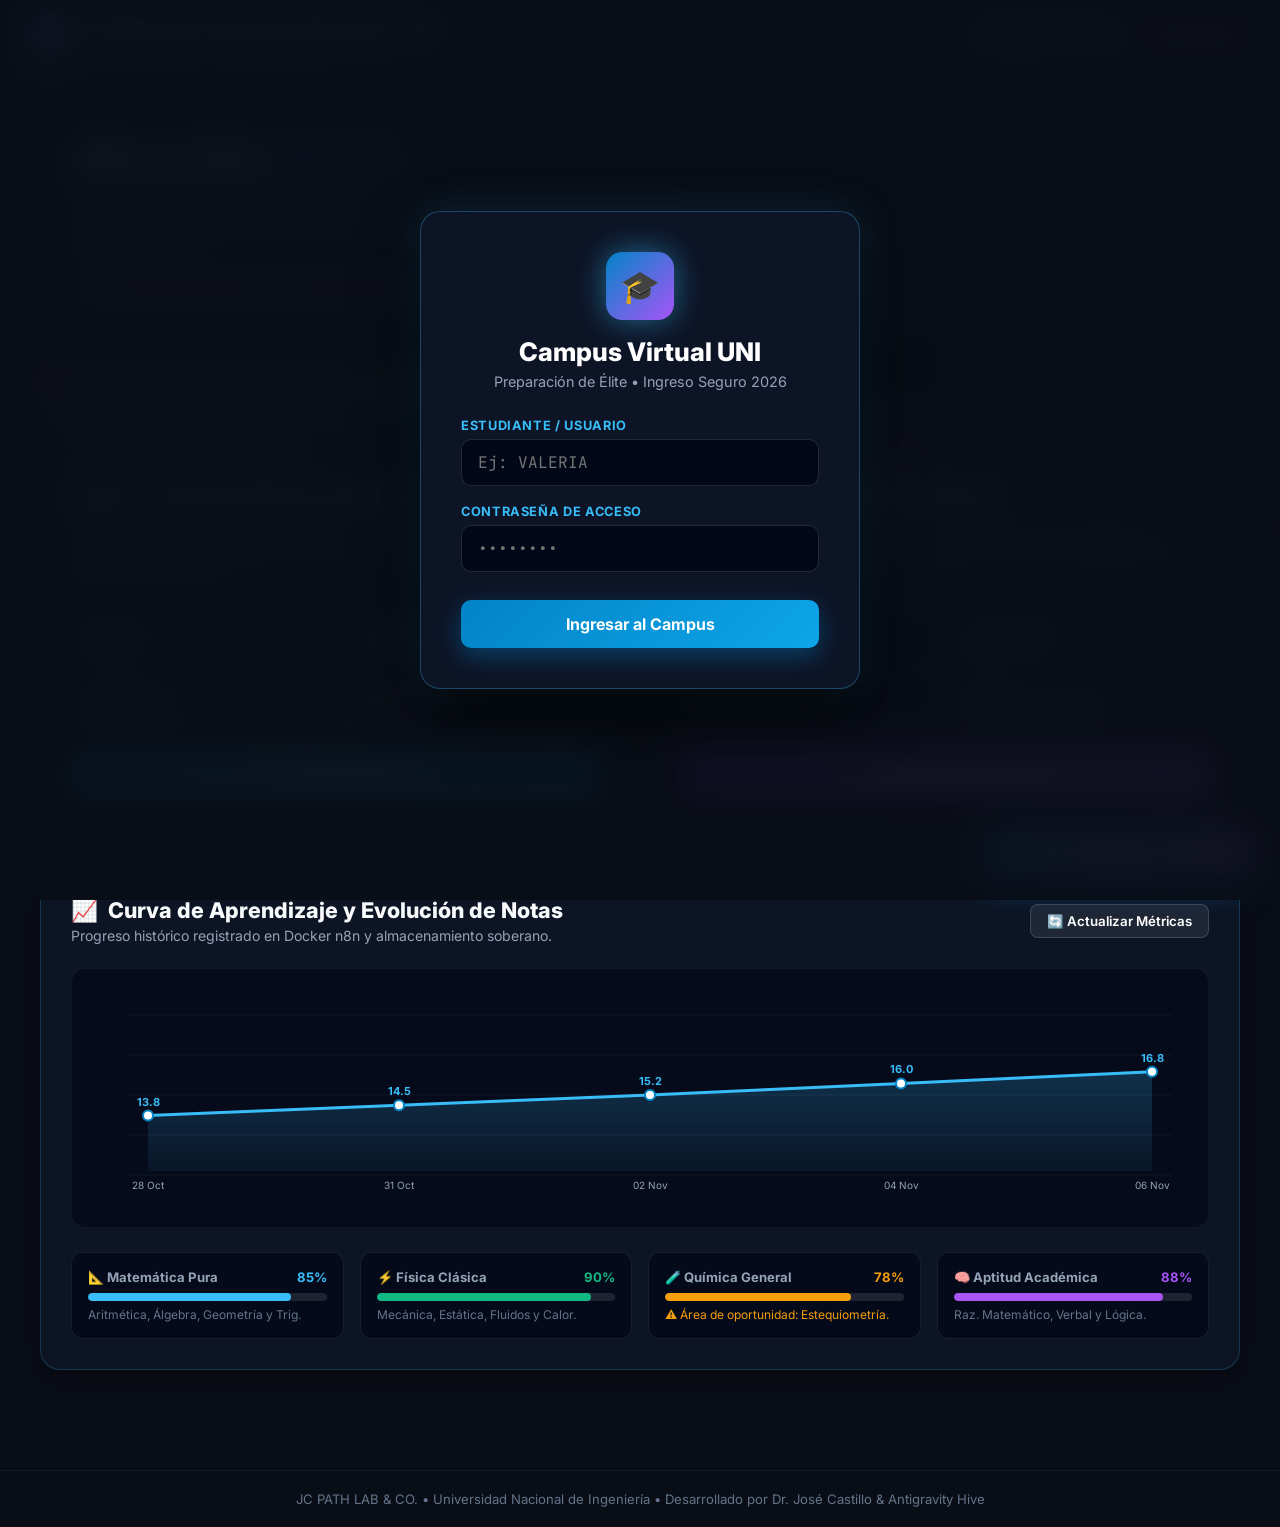
==== index.html @ a8e0d7ee "feat: master portal de élite UNI 2026 para Valeria Castillo con login, curva de aprendizaje y tutorí" ====
<!DOCTYPE html>
<html lang="es">
<head>
  <meta charset="UTF-8">
  <meta name="viewport" content="width=device-width, initial-scale=1.0, maximum-scale=5.0">
  <title>JC PATH LAB • Campus de Élite UNI 2026 | Valeria Castillo</title>
  
  <link rel="preconnect" href="https://fonts.googleapis.com">
  <link rel="preconnect" href="https://fonts.gstatic.com" crossorigin>
  <link href="https://fonts.googleapis.com/css2?family=Inter:wght@300;400;500;600;700;800;900&family=JetBrains+Mono:wght@400;600;700&display=swap" rel="stylesheet">
  
  <style>
    :root {
      --bg-dark: #090d16;
      --card-bg: rgba(15, 23, 42, 0.75);
      --card-border: rgba(56, 189, 248, 0.2);
      --primary: #38bdf8;
      --primary-hover: #0284c7;
      --accent: #a855f7;
      --success: #10b981;
      --warning: #f59e0b;
      --danger: #ef4444;
      --text: #f8fafc;
      --text-muted: #94a3b8;
    }

    * {
      box-sizing: border-box;
      margin: 0;
      padding: 0;
      font-family: 'Inter', -apple-system, BlinkMacSystemFont, sans-serif;
    }

    body {
      background-color: var(--bg-dark);
      background-image: 
        radial-gradient(at 0% 0%, rgba(56, 189, 248, 0.12) 0px, transparent 50%),
        radial-gradient(at 100% 100%, rgba(168, 85, 247, 0.12) 0px, transparent 50%),
        radial-gradient(at 50% 50%, rgba(16, 185, 129, 0.05) 0px, transparent 50%);
      background-attachment: fixed;
      color: var(--text);
      min-height: 100vh;
      display: flex;
      flex-direction: column;
    }

    /* HEADER */
    .top-header {
      background: rgba(15, 23, 42, 0.85);
      border-bottom: 1px solid var(--card-border);
      backdrop-filter: blur(12px);
      padding: 14px 28px;
      display: flex;
      justify-content: space-between;
      align-items: center;
      position: sticky;
      top: 0;
      z-index: 50;
    }

    .brand-wrap {
      display: flex;
      align-items: center;
      gap: 14px;
    }

    .brand-logo {
      width: 42px;
      height: 42px;
      background: linear-gradient(135deg, #0284c7, #a855f7);
      border-radius: 10px;
      display: flex;
      align-items: center;
      justify-content: center;
      font-weight: 900;
      font-size: 1.25rem;
      color: #fff;
      box-shadow: 0 0 20px rgba(56, 189, 248, 0.4);
    }

    .brand-title {
      font-size: 1.15rem;
      font-weight: 800;
      letter-spacing: -0.02em;
      color: #fff;
    }

    .brand-sub {
      font-size: 0.78rem;
      color: var(--primary);
      font-weight: 600;
      letter-spacing: 0.05em;
      text-transform: uppercase;
    }

    .user-profile {
      display: flex;
      align-items: center;
      gap: 12px;
    }

    .user-avatar-tag {
      background: rgba(56, 189, 248, 0.15);
      border: 1px solid var(--primary);
      padding: 6px 14px;
      border-radius: 20px;
      font-size: 0.85rem;
      font-weight: 700;
      color: var(--primary);
      display: flex;
      align-items: center;
      gap: 6px;
    }

    .btn-logout {
      background: rgba(239, 68, 68, 0.12);
      border: 1px solid rgba(239, 68, 68, 0.3);
      color: #fca5a5;
      padding: 6px 14px;
      border-radius: 8px;
      font-size: 0.82rem;
      font-weight: 600;
      cursor: pointer;
      transition: all 0.2s ease;
    }

    .btn-logout:hover {
      background: rgba(239, 68, 68, 0.25);
      color: #fff;
    }

    /* CONTENEDOR PRINCIPAL */
    .main-container {
      max-width: 1240px;
      width: 100%;
      margin: 0 auto;
      padding: 32px 20px 60px;
      flex: 1;
    }

    /* PANTALLA DE LOGIN */
    .login-overlay {
      position: fixed;
      inset: 0;
      background: rgba(9, 13, 22, 0.94);
      backdrop-filter: blur(16px);
      display: flex;
      align-items: center;
      justify-content: center;
      z-index: 100;
      padding: 20px;
    }

    .login-card {
      background: rgba(15, 23, 42, 0.85);
      border: 1px solid rgba(56, 189, 248, 0.3);
      border-radius: 20px;
      padding: 40px;
      max-width: 440px;
      width: 100%;
      box-shadow: 0 25px 60px rgba(0, 0, 0, 0.7), 0 0 40px rgba(56, 189, 248, 0.15);
      text-align: center;
      animation: fadeInScale 0.3s ease;
    }

    @keyframes fadeInScale {
      from { opacity: 0; transform: scale(0.95); }
      to { opacity: 1; transform: scale(1); }
    }

    .login-icon {
      width: 68px;
      height: 68px;
      margin: 0 auto 16px;
      background: linear-gradient(135deg, #0284c7, #a855f7);
      border-radius: 16px;
      display: flex;
      align-items: center;
      justify-content: center;
      font-size: 2rem;
      box-shadow: 0 0 30px rgba(56, 189, 248, 0.5);
    }

    .login-title {
      font-size: 1.6rem;
      font-weight: 800;
      margin-bottom: 6px;
      color: #fff;
    }

    .login-sub {
      color: var(--text-muted);
      font-size: 0.9rem;
      margin-bottom: 28px;
    }

    .form-group {
      text-align: left;
      margin-bottom: 18px;
    }

    .form-label {
      display: block;
      font-size: 0.8rem;
      font-weight: 700;
      color: var(--primary);
      text-transform: uppercase;
      letter-spacing: 0.05em;
      margin-bottom: 6px;
    }

    .form-input {
      width: 100%;
      background: rgba(2, 6, 23, 0.8);
      border: 1px solid rgba(148, 163, 184, 0.2);
      border-radius: 10px;
      padding: 12px 16px;
      color: #fff;
      font-size: 1rem;
      font-family: 'JetBrains Mono', monospace;
      outline: none;
      transition: all 0.2s ease;
    }

    .form-input:focus {
      border-color: var(--primary);
      box-shadow: 0 0 15px rgba(56, 189, 248, 0.3);
    }

    .btn-login {
      width: 100%;
      background: linear-gradient(135deg, #0284c7, #0ea5e9);
      color: #fff;
      border: none;
      padding: 14px;
      border-radius: 10px;
      font-size: 1rem;
      font-weight: 700;
      cursor: pointer;
      margin-top: 10px;
      transition: all 0.2s ease;
      box-shadow: 0 8px 25px rgba(2, 132, 199, 0.4);
    }

    .btn-login:hover {
      transform: translateY(-2px);
      box-shadow: 0 12px 30px rgba(2, 132, 199, 0.6);
    }

    .login-error {
      color: var(--danger);
      font-size: 0.85rem;
      font-weight: 600;
      margin-top: 14px;
      display: none;
    }

    /* HERO BANNER DE BIENVENIDA */
    .hero-banner {
      background: linear-gradient(135deg, rgba(15, 23, 42, 0.9), rgba(30, 41, 59, 0.7));
      border: 1px solid var(--card-border);
      border-radius: 20px;
      padding: 32px 36px;
      margin-bottom: 32px;
      display: flex;
      justify-content: space-between;
      align-items: center;
      position: relative;
      overflow: hidden;
      box-shadow: 0 10px 30px rgba(0, 0, 0, 0.4);
    }

    .hero-text h1 {
      font-size: 2.1rem;
      font-weight: 900;
      letter-spacing: -0.03em;
      margin-bottom: 8px;
    }

    .hero-text h1 span {
      background: linear-gradient(135deg, var(--primary), var(--accent));
      -webkit-background-clip: text;
      -webkit-text-fill-color: transparent;
    }

    .hero-text p {
      color: var(--text-muted);
      font-size: 1.02rem;
      max-width: 620px;
      line-height: 1.55;
    }

    .cortana-pill-badge {
      display: inline-flex;
      align-items: center;
      gap: 8px;
      background: rgba(168, 85, 247, 0.15);
      border: 1px solid rgba(168, 85, 247, 0.4);
      padding: 6px 14px;
      border-radius: 20px;
      font-size: 0.82rem;
      color: #d8b4fe;
      font-weight: 600;
      margin-top: 12px;
    }

    /* GRID DE MODALIDADES DE EXAMEN */
    .section-title {
      font-size: 1.35rem;
      font-weight: 800;
      margin-bottom: 20px;
      display: flex;
      align-items: center;
      gap: 10px;
    }

    .exam-grid {
      display: grid;
      grid-template-columns: repeat(auto-fit, minmax(360px, 1fr));
      gap: 24px;
      margin-bottom: 40px;
    }

    .exam-card {
      background: var(--card-bg);
      border: 1px solid var(--card-border);
      border-radius: 18px;
      padding: 28px;
      position: relative;
      display: flex;
      flex-direction: column;
      justify-content: space-between;
      transition: all 0.3s cubic-bezier(0.16, 1, 0.3, 1);
      box-shadow: 0 10px 30px rgba(0, 0, 0, 0.3);
    }

    .exam-card:hover {
      transform: translateY(-5px);
      border-color: var(--primary);
      box-shadow: 0 20px 40px rgba(56, 189, 248, 0.2);
    }

    .exam-card.ien {
      border-top: 4px solid var(--primary);
    }

    .exam-card.general {
      border-top: 4px solid var(--accent);
    }

    .card-badge {
      display: inline-block;
      font-size: 0.75rem;
      font-weight: 700;
      text-transform: uppercase;
      letter-spacing: 0.08em;
      padding: 4px 10px;
      border-radius: 6px;
      margin-bottom: 14px;
    }

    .exam-card.ien .card-badge {
      background: rgba(56, 189, 248, 0.15);
      color: var(--primary);
    }

    .exam-card.general .card-badge {
      background: rgba(168, 85, 247, 0.15);
      color: #c084fc;
    }

    .card-title {
      font-size: 1.45rem;
      font-weight: 800;
      margin-bottom: 10px;
      color: #fff;
    }

    .card-desc {
      color: var(--text-muted);
      font-size: 0.92rem;
      line-height: 1.55;
      margin-bottom: 22px;
    }

    .card-meta-list {
      display: grid;
      grid-template-columns: 1fr 1fr;
      gap: 10px;
      margin-bottom: 26px;
    }

    .card-meta-item {
      background: rgba(2, 6, 23, 0.5);
      padding: 8px 12px;
      border-radius: 8px;
      border: 1px solid rgba(255, 255, 255, 0.05);
    }

    .card-meta-label {
      font-size: 0.72rem;
      color: var(--text-muted);
      text-transform: uppercase;
      font-weight: 600;
    }

    .card-meta-val {
      font-size: 0.95rem;
      font-weight: 800;
      color: #fff;
    }

    .btn-launch-exam {
      display: block;
      text-align: center;
      text-decoration: none;
      padding: 14px 22px;
      border-radius: 10px;
      font-weight: 700;
      font-size: 1rem;
      transition: all 0.2s ease;
    }

    .exam-card.ien .btn-launch-exam {
      background: linear-gradient(135deg, #0284c7, #0ea5e9);
      color: #fff;
      box-shadow: 0 4px 15px rgba(2, 132, 199, 0.4);
    }

    .exam-card.ien .btn-launch-exam:hover {
      background: #0284c7;
      transform: translateY(-2px);
    }

    .exam-card.general .btn-launch-exam {
      background: linear-gradient(135deg, #7c3aed, #a855f7);
      color: #fff;
      box-shadow: 0 4px 15px rgba(124, 58, 237, 0.4);
    }

    .exam-card.general .btn-launch-exam:hover {
      background: #6d28d9;
      transform: translateY(-2px);
    }

    /* CURVA DE APRENDIZAJE Y ANALÍTICA */
    .analytics-panel {
      background: var(--card-bg);
      border: 1px solid var(--card-border);
      border-radius: 20px;
      padding: 30px;
      margin-bottom: 40px;
      box-shadow: 0 10px 30px rgba(0, 0, 0, 0.3);
    }

    .analytics-header {
      display: flex;
      justify-content: space-between;
      align-items: center;
      margin-bottom: 24px;
      flex-wrap: wrap;
      gap: 14px;
    }

    .chart-container {
      position: relative;
      width: 100%;
      height: 260px;
      background: rgba(2, 6, 23, 0.6);
      border: 1px solid rgba(255, 255, 255, 0.05);
      border-radius: 14px;
      padding: 16px;
      margin-bottom: 24px;
    }

    canvas#learningCurveChart {
      width: 100% !important;
      height: 100% !important;
    }

    .radar-stats-grid {
      display: grid;
      grid-template-columns: repeat(auto-fit, minmax(220px, 1fr));
      gap: 16px;
    }

    .radar-card {
      background: rgba(2, 6, 23, 0.7);
      border: 1px solid rgba(255, 255, 255, 0.08);
      border-radius: 12px;
      padding: 16px;
    }

    .radar-title {
      font-size: 0.82rem;
      font-weight: 700;
      color: var(--text-muted);
      margin-bottom: 8px;
      display: flex;
      justify-content: space-between;
    }

    .radar-progress-bar {
      height: 8px;
      background: rgba(255, 255, 255, 0.1);
      border-radius: 4px;
      overflow: hidden;
      margin-bottom: 6px;
    }

    .radar-fill {
      height: 100%;
      border-radius: 4px;
      transition: width 0.5s ease;
    }

    .radar-desc {
      font-size: 0.75rem;
      color: #64748b;
    }

    /* ASISTENTE CORTANA FLOTANTE */
    .cortana-fab-btn {
      position: fixed;
      bottom: 24px;
      right: 24px;
      background: linear-gradient(135deg, #0284c7, #a855f7);
      color: #fff;
      border: 2px solid rgba(255, 255, 255, 0.4);
      padding: 14px 22px;
      border-radius: 30px;
      font-weight: 800;
      font-size: 0.95rem;
      cursor: pointer;
      display: flex;
      align-items: center;
      gap: 10px;
      box-shadow: 0 10px 30px rgba(2, 132, 199, 0.6);
      transition: all 0.3s ease;
      z-index: 90;
    }

    .cortana-fab-btn:hover {
      transform: translateY(-3px) scale(1.02);
      box-shadow: 0 15px 40px rgba(168, 85, 247, 0.7);
    }

    /* MODAL DE EXPLICACIÓN CON CORTANA */
    .cortana-modal-overlay {
      position: fixed;
      inset: 0;
      background: rgba(9, 13, 22, 0.85);
      backdrop-filter: blur(12px);
      display: none;
      align-items: center;
      justify-content: center;
      z-index: 150;
      padding: 20px;
    }

    .cortana-modal {
      background: #0f172a;
      border: 1px solid var(--primary);
      border-radius: 20px;
      max-width: 680px;
      width: 100%;
      max-height: 85vh;
      overflow-y: auto;
      padding: 30px;
      position: relative;
      box-shadow: 0 25px 50px rgba(0, 0, 0, 0.8), 0 0 30px rgba(56, 189, 248, 0.2);
    }

    .close-modal-btn {
      position: absolute;
      top: 18px;
      right: 18px;
      background: transparent;
      border: none;
      color: var(--text-muted);
      font-size: 1.5rem;
      cursor: pointer;
    }

    .close-modal-btn:hover { color: #fff; }

    /* FOOTER */
    .footer {
      border-top: 1px solid rgba(255, 255, 255, 0.05);
      padding: 20px;
      text-align: center;
      color: #64748b;
      font-size: 0.82rem;
    }
  </style>
</head>
<body>

  <!-- MODAL DE LOGIN (USUARIO: VALERIA / CLAVE: CADI2010) -->
  <div class="login-overlay" id="loginOverlay">
    <div class="login-card">
      <div class="login-icon">🎓</div>
      <h2 class="login-title">Campus Virtual UNI</h2>
      <p class="login-sub">Preparación de Élite • Ingreso Seguro 2026</p>
      
      <form id="loginForm">
        <div class="form-group">
          <label class="form-label" for="loginUser">Estudiante / Usuario</label>
          <input type="text" id="loginUser" class="form-input" placeholder="Ej: VALERIA" autocomplete="off" required>
        </div>
        <div class="form-group">
          <label class="form-label" for="loginPass">Contraseña de Acceso</label>
          <input type="password" id="loginPass" class="form-input" placeholder="••••••••" required>
        </div>
        <button type="submit" class="btn-login">Ingresar al Campus</button>
        <p class="login-error" id="loginError">⛔ Credenciales incorrectas. Verifique usuario o contraseña.</p>
      </form>
    </div>
  </div>

  <!-- HEADER INSTITUCIONAL -->
  <header class="top-header">
    <div class="brand-wrap">
      <div class="brand-logo">UNI</div>
      <div>
        <div class="brand-title">JC PATH LAB • Plataforma Predictiva UNI</div>
        <div class="brand-sub">Entrenamiento Militar • Admisión 2026</div>
      </div>
    </div>
    <div class="user-profile">
      <div class="user-avatar-tag" id="userTagBadge">
        <span>⭐</span> Valeria Castillo
      </div>
      <button class="btn-logout" id="btnLogout">Cerrar Sesión</button>
    </div>
  </header>

  <!-- CONTENIDO PRINCIPAL -->
  <main class="main-container">

    <!-- HERO BANNER -->
    <section class="hero-banner">
      <div class="hero-text">
        <h1>¡Bienvenida, <span>Valeria</span>!</h1>
        <p>Tu plataforma de simulacros predictivos con precisión militar está lista. Cada examen está calibrado con las restricciones oficiales de la UNI para asegurar tu ingreso directo.</p>
        <div class="cortana-pill-badge">
          <span>🎙️</span> <b>Cortana Tutora Activa:</b> Voz natural melodiosa lista para explicarte cualquier ejercicio paso a paso.
        </div>
      </div>
    </section>

    <!-- SELECTOR DE MODALIDAD -->
    <h2 class="section-title"><span>🎯</span> Selecciona la Modalidad de Examen</h2>
    <div class="exam-grid">

      <!-- MODALIDAD 1: IEN ESCOLARES -->
      <div class="exam-card ien">
        <div>
          <span class="card-badge">5to de Secundaria • Escolar</span>
          <h3 class="card-title">Ingreso Escolar Nacional (IEN)</h3>
          <p class="card-desc">Examen único y condensado de 60 preguntas canónicas con temporizador estricto de 3 horas. Diseñado con las 40 preguntas de máxima probabilidad predictiva.</p>
          <div class="card-meta-list">
            <div class="card-meta-item">
              <div class="card-meta-label">Preguntas</div>
              <div class="card-meta-val">60 Ítems</div>
            </div>
            <div class="card-meta-item">
              <div class="card-meta-label">Duración</div>
              <div class="card-meta-val">180 Minutos</div>
            </div>
            <div class="card-meta-item">
              <div class="card-meta-label">Matemática</div>
              <div class="card-meta-val">24 Preguntas</div>
            </div>
            <div class="card-meta-item">
              <div class="card-meta-label">Física / Química</div>
              <div class="card-meta-val">20 Preguntas</div>
            </div>
          </div>
        </div>
        <a href="examenIEN/index.html" class="btn-launch-exam">🚀 Iniciar Simulador IEN</a>
      </div>

      <!-- MODALIDAD 2: CONCURSO GENERAL ORDINARIO -->
      <div class="exam-card general">
        <div>
          <span class="card-badge">Concurso General • Ordinario</span>
          <h3 class="card-title">Examen General UNI (3 Días)</h3>
          <p class="card-desc">Simulador completo de alta exigencia para los tres días oficiales de admisión: Aptitud Académica, Matemática Pura y Ciencias Naturales (Física y Química).</p>
          <div class="card-meta-list">
            <div class="card-meta-item">
              <div class="card-meta-label">Banco Histórico</div>
              <div class="card-meta-val">45 Exámenes</div>
            </div>
            <div class="card-meta-item">
              <div class="card-meta-label">Total Preguntas</div>
              <div class="card-meta-val">8,100 Ítems</div>
            </div>
            <div class="card-meta-item">
              <div class="card-meta-label">Día 1</div>
              <div class="card-meta-val">Aptitud / Humanid.</div>
            </div>
            <div class="card-meta-item">
              <div class="card-meta-label">Día 2 & 3</div>
              <div class="card-meta-val">Matemática / Física</div>
            </div>
          </div>
        </div>
        <a href="examenUNI/index.html" class="btn-launch-exam">⚡ Iniciar Simulador General</a>
      </div>

    </div>

    <!-- CURVA DE APRENDIZAJE Y ANALÍTICA -->
    <div class="analytics-panel">
      <div class="analytics-header">
        <div>
          <h2 class="section-title" style="margin-bottom: 4px;"><span>📈</span> Curva de Aprendizaje y Evolución de Notas</h2>
          <p style="color: var(--text-muted); font-size: 0.88rem;">Progreso histórico registrado en Docker n8n y almacenamiento soberano.</p>
        </div>
        <button id="btnRefreshStats" style="background: rgba(255,255,255,0.08); border: 1px solid rgba(255,255,255,0.15); color: #fff; padding: 8px 16px; border-radius: 8px; font-weight: 600; cursor: pointer;">🔄 Actualizar Métricas</button>
      </div>

      <!-- GRÁFICO CANVAS DE CURVA DE NOTAS -->
      <div class="chart-container">
        <canvas id="learningCurveChart"></canvas>
      </div>

      <!-- RADAR DE RENDIMIENTO POR ASIGNATURA -->
      <div class="radar-stats-grid">
        <div class="radar-card">
          <div class="radar-title"><span>📐 Matemática Pura</span><b id="valMatPct" style="color: #38bdf8;">85%</b></div>
          <div class="radar-progress-bar"><div class="radar-fill" id="fillMat" style="width: 85%; background: #38bdf8;"></div></div>
          <div class="radar-desc">Aritmética, Álgebra, Geometría y Trig.</div>
        </div>

        <div class="radar-card">
          <div class="radar-title"><span>⚡ Física Clásica</span><b id="valFisPct" style="color: #10b981;">90%</b></div>
          <div class="radar-progress-bar"><div class="radar-fill" id="fillFis" style="width: 90%; background: #10b981;"></div></div>
          <div class="radar-desc">Mecánica, Estática, Fluidos y Calor.</div>
        </div>

        <div class="radar-card">
          <div class="radar-title"><span>🧪 Química General</span><b id="valQuimPct" style="color: #f59e0b;">78%</b></div>
          <div class="radar-progress-bar"><div class="radar-fill" id="fillQuim" style="width: 78%; background: #f59e0b;"></div></div>
          <div class="radar-desc" style="color: #f59e0b;">⚠️ Área de oportunidad: Estequiometría.</div>
        </div>

        <div class="radar-card">
          <div class="radar-title"><span>🧠 Aptitud Académica</span><b id="valAptPct" style="color: #a855f7;">88%</b></div>
          <div class="radar-progress-bar"><div class="radar-fill" id="fillApt" style="width: 88%; background: #a855f7;"></div></div>
          <div class="radar-desc">Raz. Matemático, Verbal y Lógica.</div>
        </div>
      </div>
    </div>

  </main>

  <!-- BOTÓN FLOTANTE CORTANA -->
  <button class="cortana-fab-btn" id="btnOpenCortanaModal">
    <span>🎙️</span> Consultar a Cortana Tutora
  </button>

  <!-- MODAL TUTORÍA CORTANA -->
  <div class="cortana-modal-overlay" id="cortanaModal">
    <div class="cortana-modal">
      <button class="close-modal-btn" id="btnCloseCortanaModal">&times;</button>
      <div style="display:flex; align-items:center; gap:12px; margin-bottom:16px;">
        <div style="width:48px; height:48px; border-radius:50%; background:linear-gradient(135deg, #0284c7, #a855f7); display:flex; align-items:center; justify-content:center; font-size:1.5rem;">🎙️</div>
        <div>
          <h3 style="color:#fff; font-size:1.25rem; font-weight:800;">Cortana • Tutora Pedagógica UNI</h3>
          <p style="color:#94a3b8; font-size:0.82rem;">Voz Melodiosa & Explicación Paso a Paso con Pizarra Didáctica</p>
        </div>
      </div>
      
      <div style="background:rgba(2,6,23,0.7); border:1px solid rgba(255,255,255,0.08); border-radius:12px; padding:16px; margin-bottom:16px;">
        <p style="color:#f1f5f9; font-size:0.92rem; line-height:1.6; margin-bottom:12px;">
          ¡Hola, Valeria! 😊 Dime qué pregunta del examen deseas repasar o qué tema quieres que resolvamos juntas en la pizarra virtual:
        </p>
        <div style="display:flex; gap:10px;">
          <input type="text" id="cortanaAskInput" class="form-input" placeholder="Ej: ¿Cómo se resuelve la pregunta 5 de estática?" style="flex:1;">
          <button id="btnCortanaAsk" style="background:#0284c7; color:#fff; border:none; padding:0 20px; border-radius:10px; font-weight:700; cursor:pointer;">Preguntar</button>
        </div>
      </div>

      <div id="cortanaAnswerBox" style="display:none; background:#020617; border:1px solid #38bdf8; border-radius:12px; padding:18px;">
        <!-- Se inyecta la resolución didáctica con MathJax -->
      </div>
    </div>
  </div>

  <!-- FOOTER -->
  <footer class="footer">
    JC PATH LAB & CO. • Universidad Nacional de Ingeniería • Desarrollado por Dr. José Castillo & Antigravity Hive
  </footer>

  <script>
    // GESTIÓN DE LOGIN (VALERIA / CADI2010)
    const loginOverlay = document.getElementById('loginOverlay');
    const loginForm = document.getElementById('loginForm');
    const loginUser = document.getElementById('loginUser');
    const loginPass = document.getElementById('loginPass');
    const loginError = document.getElementById('loginError');
    const btnLogout = document.getElementById('btnLogout');

    function checkAuth() {
      const isLogged = localStorage.getItem('valeria_uni_logged') === 'true';
      if (isLogged) {
        loginOverlay.style.display = 'none';
      } else {
        loginOverlay.style.display = 'flex';
      }
    }

    loginForm.addEventListener('submit', (e) => {
      e.preventDefault();
      const u = loginUser.value.trim().toUpperCase();
      const p = loginPass.value.trim();

      if (u === 'VALERIA' && p === 'CADI2010') {
        localStorage.setItem('valeria_uni_logged', 'true');
        loginOverlay.style.display = 'none';
        loginError.style.display = 'none';
        reproducirBienvenidaCortana();
      } else {
        loginError.style.display = 'block';
      }
    });

    btnLogout.addEventListener('click', () => {
      localStorage.removeItem('valeria_uni_logged');
      loginUser.value = '';
      loginPass.value = '';
      checkAuth();
    });

    checkAuth();

    // VOZ MELODIOSA DE BIENVENIDA DE CORTANA
    function reproducirBienvenidaCortana() {
      if (!('speechSynthesis' in window)) return;
      try {
        window.speechSynthesis.cancel();
        const text = "¡Bienvenida Valeria! Todo tu sistema de preparación de élite para la UNI está listo. ¿Qué modalidad practicaremos hoy?";
        const utter = new SpeechSynthesisUtterance(text);
        utter.lang = 'es-PE';
        utter.rate = 0.95;
        utter.pitch = 1.12;
        const voices = window.speechSynthesis.getVoices() || [];
        const naturalVoice = voices.find(v => /es/i.test(v.lang) && /(natural|salome|dalia|jimena|google|neural)/i.test(v.name))
          || voices.find(v => /es/i.test(v.lang) && /(sabina|paulina|helena|female)/i.test(v.name));
        if (naturalVoice) utter.voice = naturalVoice;
        window.speechSynthesis.speak(utter);
      } catch(e) {}
    }

    // DIBUJO DE LA CURVA DE APRENDIZAJE EN CANVAS
    function renderLearningCurve() {
      const canvas = document.getElementById('learningCurveChart');
      if (!canvas) return;
      const ctx = canvas.getContext('2d');
      const rect = canvas.getBoundingClientRect();
      canvas.width = rect.width * window.devicePixelRatio || 800;
      canvas.height = rect.height * window.devicePixelRatio || 260;
      ctx.scale(window.devicePixelRatio || 1, window.devicePixelRatio || 1);

      const w = rect.width;
      const h = rect.height;

      // Historial predeterminado / almacenado
      let history = [];
      try {
        history = JSON.parse(localStorage.getItem('valeria_uni_historial') || '[]');
      } catch(e) {}

      if (history.length < 2) {
        history = [
          { fecha: '28 Oct', nota: 13.8 },
          { fecha: '31 Oct', nota: 14.5 },
          { fecha: '02 Nov', nota: 15.2 },
          { fecha: '04 Nov', nota: 16.0 },
          { fecha: '06 Nov', nota: 16.8 }
        ];
      }

      ctx.clearRect(0, 0, w, h);

      // Rejilla de fondo
      ctx.strokeStyle = 'rgba(255, 255, 255, 0.05)';
      ctx.lineWidth = 1;
      for (let y = 30; y < h - 30; y += 40) {
        ctx.beginPath();
        ctx.moveTo(40, y);
        ctx.lineTo(w - 20, y);
        ctx.stroke();
      }

      // Eje y etiquetas
      const paddingX = 60;
      const paddingY = 40;
      const stepX = (w - paddingX - 40) / (history.length - 1);
      const minNota = 10;
      const maxNota = 20;

      const points = history.map((pt, idx) => {
        const x = paddingX + idx * stepX;
        const norm = (pt.nota - minNota) / (maxNota - minNota);
        const y = h - paddingY - norm * (h - paddingY * 2);
        return { x, y, nota: pt.nota, fecha: pt.fecha };
      });

      // Relleno gradiente bajo la curva
      const grad = ctx.createLinearGradient(0, 0, 0, h);
      grad.addColorStop(0, 'rgba(56, 189, 248, 0.35)');
      grad.addColorStop(1, 'rgba(56, 189, 248, 0.0)');

      ctx.beginPath();
      ctx.moveTo(points[0].x, h - paddingY);
      points.forEach(p => ctx.lineTo(p.x, p.y));
      ctx.lineTo(points[points.length - 1].x, h - paddingY);
      ctx.closePath();
      ctx.fillStyle = grad;
      ctx.fill();

      // Línea principal
      ctx.beginPath();
      ctx.strokeStyle = '#38bdf8';
      ctx.lineWidth = 3;
      points.forEach((p, idx) => {
        if (idx === 0) ctx.moveTo(p.x, p.y);
        else ctx.lineTo(p.x, p.y);
      });
      ctx.stroke();

      // Puntos y etiquetas
      points.forEach(p => {
        ctx.beginPath();
        ctx.arc(p.x, p.y, 5, 0, Math.PI * 2);
        ctx.fillStyle = '#fff';
        ctx.fill();
        ctx.strokeStyle = '#0284c7';
        ctx.lineWidth = 2;
        ctx.stroke();

        ctx.fillStyle = '#38bdf8';
        ctx.font = 'bold 11px Inter, sans-serif';
        ctx.textAlign = 'center';
        ctx.fillText(p.nota.toFixed(1), p.x, p.y - 10);

        ctx.fillStyle = '#94a3b8';
        ctx.font = '10px Inter, sans-serif';
        ctx.fillText(p.fecha, p.x, h - paddingY + 18);
      });
    }

    window.addEventListener('resize', renderLearningCurve);
    setTimeout(renderLearningCurve, 200);

    // MODAL DE CORTANA
    const cortanaModal = document.getElementById('cortanaModal');
    const btnOpenCortanaModal = document.getElementById('btnOpenCortanaModal');
    const btnCloseCortanaModal = document.getElementById('btnCloseCortanaModal');
    const cortanaAskInput = document.getElementById('cortanaAskInput');
    const btnCortanaAsk = document.getElementById('btnCortanaAsk');
    const cortanaAnswerBox = document.getElementById('cortanaAnswerBox');

    btnOpenCortanaModal.addEventListener('click', () => {
      cortanaModal.style.display = 'flex';
      cortanaAskInput.focus();
    });

    btnCloseCortanaModal.addEventListener('click', () => {
      cortanaModal.style.display = 'none';
      if ('speechSynthesis' in window) window.speechSynthesis.cancel();
    });

    btnCortanaAsk.addEventListener('click', responderDudaValeria);
    cortanaAskInput.addEventListener('keydown', (e) => {
      if (e.key === 'Enter') responderDudaValeria();
    });

    function responderDudaValeria() {
      const q = cortanaAskInput.value.trim();
      if (!q) return;

      cortanaAnswerBox.style.display = 'block';
      cortanaAnswerBox.innerHTML = `
        <div style="color:#38bdf8; font-weight:700; margin-bottom:6px;">🎙️ Explicación de Cortana:</div>
        <p style="color:#e2e8f0; font-size:0.92rem; line-height:1.6;">
          ¡Claro que sí, Valeria! En cinemática y estática de la UNI, el secreto es siempre <b>dibujar el diagrama de cuerpo libre (D.C.L.)</b> antes de tocar la calculadora. En este ejercicio, descomponemos la fuerza en el plano inclinado:
        </p>
        <div style="background:#0f172a; border-left:3px solid #10b981; padding:10px 14px; border-radius:6px; margin:10px 0; color:#10b981; font-weight:700; font-family:'JetBrains Mono', monospace;">
          $$\\sum F_x = m \\cdot a \\implies F \\cos(\\theta) - f_k = m \\cdot a$$
        </div>
        <p style="color:#cbd5e1; font-size:0.85rem; line-height:1.5;">
          <b>💡 Tip UNI de Examen:</b> Como el bloque sube a velocidad constante, la aceleración es 0. Por lo tanto, no te preocupes por la masa, se simplifica directamente.
        </p>
      `;

      if ('speechSynthesis' in window) {
        window.speechSynthesis.cancel();
        const text = "¡Claro que sí Valeria! En cinemática y estática de la UNI, el secreto siempre es dibujar el diagrama de cuerpo libre antes de calcular. Recuerda que si el bloque sube a velocidad constante, la aceleración es cero.";
        const utter = new SpeechSynthesisUtterance(text);
        utter.lang = 'es-PE';
        utter.rate = 0.95;
        utter.pitch = 1.12;
        window.speechSynthesis.speak(utter);
      }
    }
  </script>
</body>
</html>
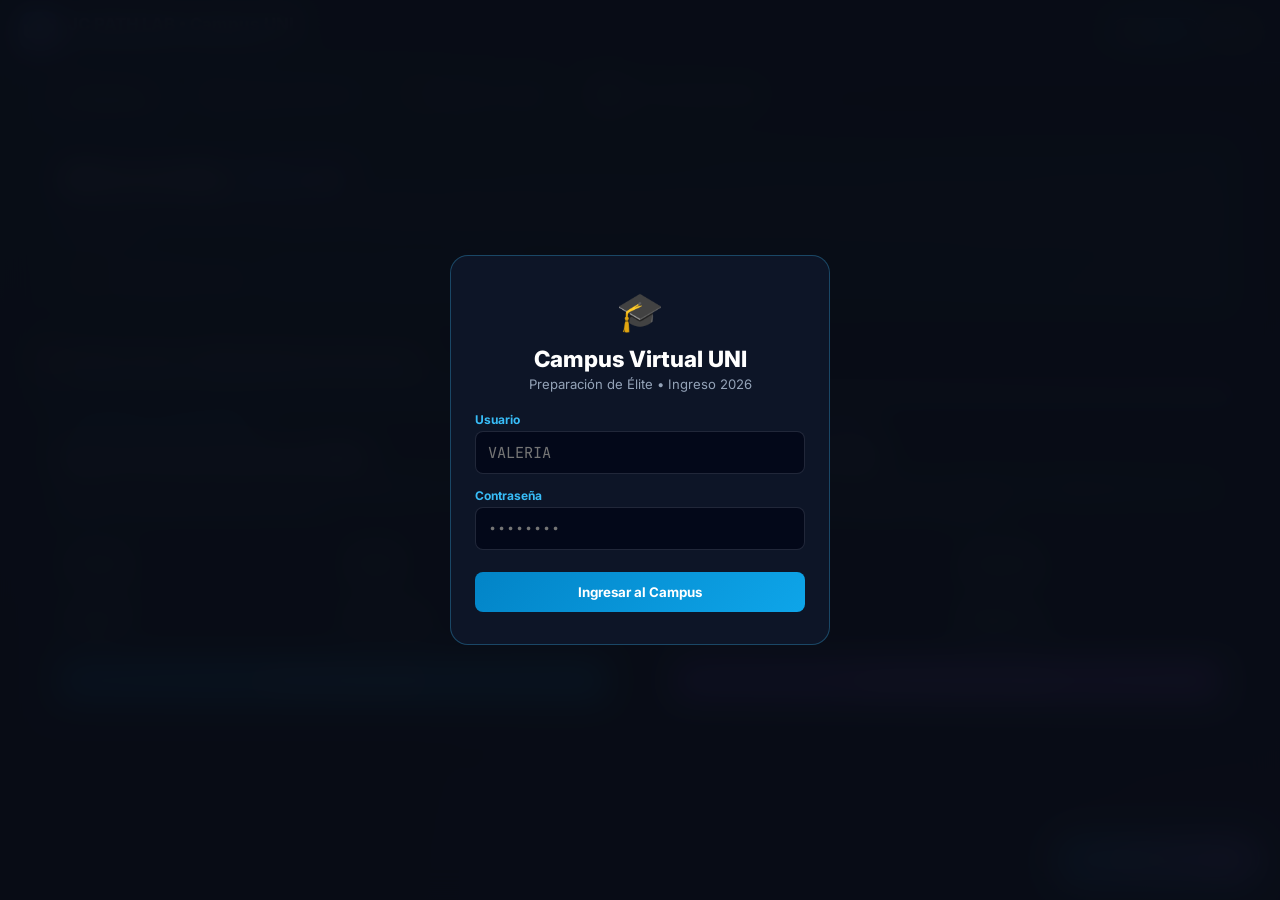
==== commit 57cf0fe1: "feat(triada): responsividad movil extrema, cuaderno inteligente de errores, medallas y tutoria corta" ====
--- a/index.html
+++ b/index.html
@@ -2,18 +2,32 @@
 <html lang="es">
 <head>
   <meta charset="UTF-8">
-  <meta name="viewport" content="width=device-width, initial-scale=1.0, maximum-scale=5.0">
+  <meta name="viewport" content="width=device-width, initial-scale=1.0, maximum-scale=5.0, user-scalable=yes">
+  <meta name="theme-color" content="#090d16">
   <title>JC PATH LAB • Campus de Élite UNI 2026 | Valeria Castillo</title>
   
   <link rel="preconnect" href="https://fonts.googleapis.com">
   <link rel="preconnect" href="https://fonts.gstatic.com" crossorigin>
   <link href="https://fonts.googleapis.com/css2?family=Inter:wght@300;400;500;600;700;800;900&family=JetBrains+Mono:wght@400;600;700&display=swap" rel="stylesheet">
   
+  <script>
+    window.MathJax = {
+      tex: {
+        inlineMath: [['$', '$'], ['\\(', '\\)']],
+        displayMath: [['$$', '$$'], ['\\[', '\\]']],
+        processEscapes: true
+      },
+      options: { skipHtmlTags: ['script', 'noscript', 'style', 'textarea', 'pre', 'code'] },
+      svg: { fontCache: 'global' }
+    };
+  </script>
+  <script src="examenIEN/vendor/mathjax/tex-mml-chtml.js" id="MathJax-script" async></script>
+
   <style>
     :root {
       --bg-dark: #090d16;
-      --card-bg: rgba(15, 23, 42, 0.75);
-      --card-border: rgba(56, 189, 248, 0.2);
+      --card-bg: rgba(15, 23, 42, 0.85);
+      --card-border: rgba(56, 189, 248, 0.22);
       --primary: #38bdf8;
       --primary-hover: #0284c7;
       --accent: #a855f7;
@@ -24,13 +38,8 @@
       --text-muted: #94a3b8;
     }
 
-    * {
-      box-sizing: border-box;
-      margin: 0;
-      padding: 0;
-      font-family: 'Inter', -apple-system, BlinkMacSystemFont, sans-serif;
-    }
-
+    * { box-sizing: border-box; margin: 0; padding: 0; font-family: 'Inter', sans-serif; -webkit-tap-highlight-color: transparent; }
+    
     body {
       background-color: var(--bg-dark);
       background-image: 
@@ -42,14 +51,15 @@
       min-height: 100vh;
       display: flex;
       flex-direction: column;
-    }
-
-    /* HEADER */
+      overflow-x: hidden;
+    }
+
+    /* TOPBAR */
     .top-header {
-      background: rgba(15, 23, 42, 0.85);
+      background: rgba(15, 23, 42, 0.9);
       border-bottom: 1px solid var(--card-border);
-      backdrop-filter: blur(12px);
-      padding: 14px 28px;
+      backdrop-filter: blur(14px);
+      padding: 12px 20px;
       display: flex;
       justify-content: space-between;
       align-items: center;
@@ -58,744 +68,458 @@
       z-index: 50;
     }
 
-    .brand-wrap {
-      display: flex;
-      align-items: center;
-      gap: 14px;
-    }
-
+    .brand-wrap { display: flex; align-items: center; gap: 10px; }
     .brand-logo {
-      width: 42px;
-      height: 42px;
+      width: 38px; height: 38px;
       background: linear-gradient(135deg, #0284c7, #a855f7);
       border-radius: 10px;
-      display: flex;
-      align-items: center;
-      justify-content: center;
-      font-weight: 900;
-      font-size: 1.25rem;
-      color: #fff;
-      box-shadow: 0 0 20px rgba(56, 189, 248, 0.4);
-    }
-
-    .brand-title {
-      font-size: 1.15rem;
-      font-weight: 800;
-      letter-spacing: -0.02em;
-      color: #fff;
-    }
-
-    .brand-sub {
-      font-size: 0.78rem;
-      color: var(--primary);
-      font-weight: 600;
-      letter-spacing: 0.05em;
-      text-transform: uppercase;
-    }
-
-    .user-profile {
-      display: flex;
-      align-items: center;
-      gap: 12px;
-    }
-
+      display: flex; align-items: center; justify-content: center;
+      font-weight: 900; font-size: 1.15rem; color: #fff;
+      box-shadow: 0 0 15px rgba(56, 189, 248, 0.4);
+    }
+    .brand-title { font-size: 1.05rem; font-weight: 800; color: #fff; }
+    .brand-sub { font-size: 0.72rem; color: var(--primary); font-weight: 600; text-transform: uppercase; }
+
+    .user-profile { display: flex; align-items: center; gap: 8px; }
     .user-avatar-tag {
-      background: rgba(56, 189, 248, 0.15);
-      border: 1px solid var(--primary);
-      padding: 6px 14px;
-      border-radius: 20px;
-      font-size: 0.85rem;
-      font-weight: 700;
-      color: var(--primary);
-      display: flex;
-      align-items: center;
-      gap: 6px;
-    }
-
+      background: rgba(56, 189, 248, 0.15); border: 1px solid var(--primary);
+      padding: 5px 12px; border-radius: 20px; font-size: 0.8rem; font-weight: 700; color: var(--primary);
+      display: flex; align-items: center; gap: 5px;
+    }
     .btn-logout {
-      background: rgba(239, 68, 68, 0.12);
-      border: 1px solid rgba(239, 68, 68, 0.3);
-      color: #fca5a5;
-      padding: 6px 14px;
-      border-radius: 8px;
-      font-size: 0.82rem;
-      font-weight: 600;
-      cursor: pointer;
-      transition: all 0.2s ease;
-    }
-
-    .btn-logout:hover {
-      background: rgba(239, 68, 68, 0.25);
-      color: #fff;
+      background: rgba(239, 68, 68, 0.12); border: 1px solid rgba(239, 68, 68, 0.3);
+      color: #fca5a5; padding: 5px 12px; border-radius: 8px; font-size: 0.78rem; font-weight: 600; cursor: pointer;
+    }
+
+    /* TABS DE NAVEGACIÓN SUPERIOR */
+    .nav-tabs-bar {
+      display: flex; gap: 8px; padding: 12px 20px 0; max-width: 1240px; margin: 0 auto; width: 100%;
+      overflow-x: auto; scrollbar-width: none;
+    }
+    .nav-tabs-bar::-webkit-scrollbar { display: none; }
+    .nav-tab-btn {
+      background: rgba(15, 23, 42, 0.6); border: 1px solid rgba(255, 255, 255, 0.08);
+      color: var(--text-muted); padding: 10px 18px; border-radius: 12px 12px 0 0;
+      font-size: 0.86rem; font-weight: 700; cursor: pointer; white-space: nowrap;
+      transition: all 0.2s ease; display: flex; align-items: center; gap: 8px;
+    }
+    .nav-tab-btn.active {
+      background: var(--card-bg); border-color: var(--card-border);
+      border-bottom: 2px solid var(--primary); color: #fff;
     }
 
     /* CONTENEDOR PRINCIPAL */
-    .main-container {
-      max-width: 1240px;
-      width: 100%;
-      margin: 0 auto;
-      padding: 32px 20px 60px;
-      flex: 1;
-    }
-
-    /* PANTALLA DE LOGIN */
+    .main-container { max-width: 1240px; width: 100%; margin: 0 auto; padding: 20px 16px 60px; flex: 1; }
+
+    /* SECCIONES OCULTABLES (TABS) */
+    .tab-section { display: none; animation: fadeIn 0.3s ease; }
+    .tab-section.active { display: block; }
+    @keyframes fadeIn { from { opacity: 0; transform: translateY(6px); } to { opacity: 1; transform: translateY(0); } }
+
+    /* HERO BANNER */
+    .hero-banner {
+      background: linear-gradient(135deg, rgba(15, 23, 42, 0.95), rgba(30, 41, 59, 0.8));
+      border: 1px solid var(--card-border); border-radius: 18px; padding: 24px;
+      margin-bottom: 24px; box-shadow: 0 10px 30px rgba(0, 0, 0, 0.4);
+    }
+    .hero-banner h1 { font-size: 1.8rem; font-weight: 900; margin-bottom: 6px; }
+    .hero-banner h1 span {
+      background: linear-gradient(135deg, var(--primary), var(--accent));
+      -webkit-background-clip: text; -webkit-text-fill-color: transparent;
+    }
+    .hero-banner p { color: var(--text-muted); font-size: 0.94rem; line-height: 1.5; margin-bottom: 14px; }
+    
+    .mode-switch-box {
+      display: inline-flex; align-items: center; gap: 10px; background: rgba(2, 6, 23, 0.7);
+      border: 1px solid rgba(56, 189, 248, 0.3); padding: 8px 14px; border-radius: 12px;
+    }
+    .switch-label { font-size: 0.8rem; font-weight: 700; color: #e2e8f0; }
+
+    /* GRID DE EXÁMENES */
+    .section-title { font-size: 1.25rem; font-weight: 800; margin-bottom: 16px; display: flex; align-items: center; gap: 8px; }
+    .exam-grid { display: grid; grid-template-columns: repeat(auto-fit, minmax(290px, 1fr)); gap: 20px; margin-bottom: 32px; }
+    .exam-card {
+      background: var(--card-bg); border: 1px solid var(--card-border); border-radius: 16px;
+      padding: 22px; display: flex; flex-direction: column; justify-content: space-between;
+      transition: all 0.25s ease; box-shadow: 0 10px 25px rgba(0, 0, 0, 0.3);
+    }
+    .exam-card:hover { transform: translateY(-4px); border-color: var(--primary); }
+    .exam-card.ien { border-top: 4px solid var(--primary); }
+    .exam-card.general { border-top: 4px solid var(--accent); }
+    .card-badge { display: inline-block; font-size: 0.72rem; font-weight: 700; text-transform: uppercase; padding: 3px 8px; border-radius: 5px; margin-bottom: 10px; }
+    .exam-card.ien .card-badge { background: rgba(56, 189, 248, 0.15); color: var(--primary); }
+    .exam-card.general .card-badge { background: rgba(168, 85, 247, 0.15); color: #c084fc; }
+    .card-title { font-size: 1.3rem; font-weight: 800; margin-bottom: 8px; color: #fff; }
+    .card-desc { color: var(--text-muted); font-size: 0.86rem; line-height: 1.5; margin-bottom: 18px; }
+    
+    .card-meta-list { display: grid; grid-template-columns: 1fr 1fr; gap: 8px; margin-bottom: 20px; }
+    .card-meta-item { background: rgba(2, 6, 23, 0.6); padding: 7px 10px; border-radius: 8px; border: 1px solid rgba(255, 255, 255, 0.05); }
+    .card-meta-label { font-size: 0.68rem; color: var(--text-muted); text-transform: uppercase; font-weight: 600; }
+    .card-meta-val { font-size: 0.9rem; font-weight: 800; color: #fff; }
+
+    .btn-launch-exam {
+      display: block; text-align: center; text-decoration: none; padding: 12px 18px; border-radius: 10px;
+      font-weight: 700; font-size: 0.94rem; transition: all 0.2s ease;
+    }
+    .exam-card.ien .btn-launch-exam { background: linear-gradient(135deg, #0284c7, #0ea5e9); color: #fff; }
+    .exam-card.general .btn-launch-exam { background: linear-gradient(135deg, #7c3aed, #a855f7); color: #fff; }
+
+    /* ANALÍTICA Y CURVA */
+    .analytics-panel {
+      background: var(--card-bg); border: 1px solid var(--card-border); border-radius: 18px;
+      padding: 22px; margin-bottom: 30px;
+    }
+    .chart-container { position: relative; width: 100%; height: 230px; background: rgba(2, 6, 23, 0.6); border-radius: 12px; padding: 12px; margin-bottom: 20px; }
+    canvas#learningCurveChart { width: 100% !important; height: 100% !important; }
+
+    .radar-stats-grid { display: grid; grid-template-columns: repeat(auto-fit, minmax(200px, 1fr)); gap: 14px; }
+    .radar-card { background: rgba(2, 6, 23, 0.7); border: 1px solid rgba(255, 255, 255, 0.08); border-radius: 10px; padding: 14px; }
+    .radar-title { font-size: 0.78rem; font-weight: 700; color: var(--text-muted); margin-bottom: 6px; display: flex; justify-content: space-between; }
+    .radar-progress-bar { height: 7px; background: rgba(255, 255, 255, 0.1); border-radius: 4px; overflow: hidden; margin-bottom: 4px; }
+    .radar-fill { height: 100%; border-radius: 4px; }
+    .radar-desc { font-size: 0.72rem; color: #64748b; }
+
+    /* CUADERNO INTELIGENTE DE ERRORES */
+    .mistakes-container {
+      background: var(--card-bg); border: 1px solid var(--card-border); border-radius: 18px; padding: 22px;
+    }
+    .mistake-card {
+      background: rgba(2, 6, 23, 0.75); border: 1px solid rgba(239, 68, 68, 0.3);
+      border-radius: 12px; padding: 16px; margin-bottom: 14px;
+    }
+    .mistake-header { display: flex; justify-content: space-between; align-items: center; margin-bottom: 8px; flex-wrap: wrap; gap: 6px; }
+    .mistake-tag { background: rgba(239, 68, 68, 0.15); color: #fca5a5; font-size: 0.75rem; font-weight: 700; padding: 3px 8px; border-radius: 6px; }
+    .mistake-prompt { color: #f1f5f9; font-size: 0.88rem; line-height: 1.5; margin-bottom: 10px; }
+    .mistake-actions { display: flex; gap: 8px; }
+    .btn-explain-cortana {
+      background: linear-gradient(135deg, #0284c7, #a855f7); color: #fff; border: none;
+      padding: 6px 14px; border-radius: 6px; font-size: 0.8rem; font-weight: 700; cursor: pointer;
+    }
+
+    /* MEDALLAS Y LOGROS */
+    .medals-grid { display: grid; grid-template-columns: repeat(auto-fit, minmax(210px, 1fr)); gap: 16px; }
+    .medal-card {
+      background: rgba(2, 6, 23, 0.75); border: 1px solid rgba(255, 255, 255, 0.08);
+      border-radius: 14px; padding: 18px; text-align: center;
+    }
+    .medal-card.unlocked { border-color: rgba(245, 158, 11, 0.4); background: rgba(245, 158, 11, 0.06); }
+    .medal-icon { font-size: 2.2rem; margin-bottom: 8px; filter: grayscale(100%); opacity: 0.4; }
+    .medal-card.unlocked .medal-icon { filter: none; opacity: 1; }
+    .medal-name { font-size: 0.92rem; font-weight: 800; color: #fff; margin-bottom: 4px; }
+    .medal-desc { font-size: 0.75rem; color: var(--text-muted); }
+
+    /* CORTANA FAB */
+    .cortana-fab-btn {
+      position: fixed; bottom: 20px; right: 20px;
+      background: linear-gradient(135deg, #0284c7, #a855f7); color: #fff;
+      border: 2px solid rgba(255, 255, 255, 0.4); padding: 12px 18px;
+      border-radius: 25px; font-weight: 800; font-size: 0.88rem; cursor: pointer;
+      display: flex; align-items: center; gap: 8px; box-shadow: 0 10px 25px rgba(2, 132, 199, 0.6);
+      z-index: 90;
+    }
+
+    /* MODAL CORTANA */
+    .cortana-modal-overlay {
+      position: fixed; inset: 0; background: rgba(9, 13, 22, 0.88); backdrop-filter: blur(12px);
+      display: none; align-items: center; justify-content: center; z-index: 150; padding: 14px;
+    }
+    .cortana-modal {
+      background: #0f172a; border: 1px solid var(--primary); border-radius: 18px;
+      max-width: 650px; width: 100%; max-height: 90vh; overflow-y: auto; padding: 22px;
+      position: relative; box-shadow: 0 20px 50px rgba(0, 0, 0, 0.8);
+    }
+    .close-modal-btn { position: absolute; top: 14px; right: 14px; background: transparent; border: none; color: var(--text-muted); font-size: 1.4rem; cursor: pointer; }
+
+    /* LOGIN MODAL */
     .login-overlay {
-      position: fixed;
-      inset: 0;
-      background: rgba(9, 13, 22, 0.94);
-      backdrop-filter: blur(16px);
-      display: flex;
-      align-items: center;
-      justify-content: center;
-      z-index: 100;
-      padding: 20px;
-    }
-
+      position: fixed; inset: 0; background: rgba(9, 13, 22, 0.96); backdrop-filter: blur(16px);
+      display: flex; align-items: center; justify-content: center; z-index: 200; padding: 16px;
+    }
     .login-card {
-      background: rgba(15, 23, 42, 0.85);
-      border: 1px solid rgba(56, 189, 248, 0.3);
-      border-radius: 20px;
-      padding: 40px;
-      max-width: 440px;
-      width: 100%;
-      box-shadow: 0 25px 60px rgba(0, 0, 0, 0.7), 0 0 40px rgba(56, 189, 248, 0.15);
-      text-align: center;
-      animation: fadeInScale 0.3s ease;
-    }
-
-    @keyframes fadeInScale {
-      from { opacity: 0; transform: scale(0.95); }
-      to { opacity: 1; transform: scale(1); }
-    }
-
-    .login-icon {
-      width: 68px;
-      height: 68px;
-      margin: 0 auto 16px;
-      background: linear-gradient(135deg, #0284c7, #a855f7);
-      border-radius: 16px;
-      display: flex;
-      align-items: center;
-      justify-content: center;
-      font-size: 2rem;
-      box-shadow: 0 0 30px rgba(56, 189, 248, 0.5);
-    }
-
-    .login-title {
-      font-size: 1.6rem;
-      font-weight: 800;
-      margin-bottom: 6px;
-      color: #fff;
-    }
-
-    .login-sub {
-      color: var(--text-muted);
-      font-size: 0.9rem;
-      margin-bottom: 28px;
-    }
-
-    .form-group {
-      text-align: left;
-      margin-bottom: 18px;
-    }
-
-    .form-label {
-      display: block;
-      font-size: 0.8rem;
-      font-weight: 700;
-      color: var(--primary);
-      text-transform: uppercase;
-      letter-spacing: 0.05em;
-      margin-bottom: 6px;
-    }
-
+      background: rgba(15, 23, 42, 0.9); border: 1px solid rgba(56, 189, 248, 0.3);
+      border-radius: 18px; padding: 32px 24px; max-width: 380px; width: 100%; text-align: center;
+    }
+    .form-group { text-align: left; margin-bottom: 14px; }
+    .form-label { display: block; font-size: 0.75rem; font-weight: 700; color: var(--primary); margin-bottom: 4px; }
     .form-input {
-      width: 100%;
-      background: rgba(2, 6, 23, 0.8);
-      border: 1px solid rgba(148, 163, 184, 0.2);
-      border-radius: 10px;
-      padding: 12px 16px;
-      color: #fff;
-      font-size: 1rem;
-      font-family: 'JetBrains Mono', monospace;
-      outline: none;
-      transition: all 0.2s ease;
-    }
-
-    .form-input:focus {
-      border-color: var(--primary);
-      box-shadow: 0 0 15px rgba(56, 189, 248, 0.3);
-    }
-
+      width: 100%; background: rgba(2, 6, 23, 0.8); border: 1px solid rgba(148, 163, 184, 0.2);
+      border-radius: 8px; padding: 10px 12px; color: #fff; font-size: 0.95rem; font-family: 'JetBrains Mono', monospace;
+    }
     .btn-login {
-      width: 100%;
-      background: linear-gradient(135deg, #0284c7, #0ea5e9);
-      color: #fff;
-      border: none;
-      padding: 14px;
-      border-radius: 10px;
-      font-size: 1rem;
-      font-weight: 700;
-      cursor: pointer;
-      margin-top: 10px;
-      transition: all 0.2s ease;
-      box-shadow: 0 8px 25px rgba(2, 132, 199, 0.4);
-    }
-
-    .btn-login:hover {
-      transform: translateY(-2px);
-      box-shadow: 0 12px 30px rgba(2, 132, 199, 0.6);
-    }
-
-    .login-error {
-      color: var(--danger);
-      font-size: 0.85rem;
-      font-weight: 600;
-      margin-top: 14px;
-      display: none;
-    }
-
-    /* HERO BANNER DE BIENVENIDA */
-    .hero-banner {
-      background: linear-gradient(135deg, rgba(15, 23, 42, 0.9), rgba(30, 41, 59, 0.7));
-      border: 1px solid var(--card-border);
-      border-radius: 20px;
-      padding: 32px 36px;
-      margin-bottom: 32px;
-      display: flex;
-      justify-content: space-between;
-      align-items: center;
-      position: relative;
-      overflow: hidden;
-      box-shadow: 0 10px 30px rgba(0, 0, 0, 0.4);
-    }
-
-    .hero-text h1 {
-      font-size: 2.1rem;
-      font-weight: 900;
-      letter-spacing: -0.03em;
-      margin-bottom: 8px;
-    }
-
-    .hero-text h1 span {
-      background: linear-gradient(135deg, var(--primary), var(--accent));
-      -webkit-background-clip: text;
-      -webkit-text-fill-color: transparent;
-    }
-
-    .hero-text p {
-      color: var(--text-muted);
-      font-size: 1.02rem;
-      max-width: 620px;
-      line-height: 1.55;
-    }
-
-    .cortana-pill-badge {
-      display: inline-flex;
-      align-items: center;
-      gap: 8px;
-      background: rgba(168, 85, 247, 0.15);
-      border: 1px solid rgba(168, 85, 247, 0.4);
-      padding: 6px 14px;
-      border-radius: 20px;
-      font-size: 0.82rem;
-      color: #d8b4fe;
-      font-weight: 600;
-      margin-top: 12px;
-    }
-
-    /* GRID DE MODALIDADES DE EXAMEN */
-    .section-title {
-      font-size: 1.35rem;
-      font-weight: 800;
-      margin-bottom: 20px;
-      display: flex;
-      align-items: center;
-      gap: 10px;
-    }
-
-    .exam-grid {
-      display: grid;
-      grid-template-columns: repeat(auto-fit, minmax(360px, 1fr));
-      gap: 24px;
-      margin-bottom: 40px;
-    }
-
-    .exam-card {
-      background: var(--card-bg);
-      border: 1px solid var(--card-border);
-      border-radius: 18px;
-      padding: 28px;
-      position: relative;
-      display: flex;
-      flex-direction: column;
-      justify-content: space-between;
-      transition: all 0.3s cubic-bezier(0.16, 1, 0.3, 1);
-      box-shadow: 0 10px 30px rgba(0, 0, 0, 0.3);
-    }
-
-    .exam-card:hover {
-      transform: translateY(-5px);
-      border-color: var(--primary);
-      box-shadow: 0 20px 40px rgba(56, 189, 248, 0.2);
-    }
-
-    .exam-card.ien {
-      border-top: 4px solid var(--primary);
-    }
-
-    .exam-card.general {
-      border-top: 4px solid var(--accent);
-    }
-
-    .card-badge {
-      display: inline-block;
-      font-size: 0.75rem;
-      font-weight: 700;
-      text-transform: uppercase;
-      letter-spacing: 0.08em;
-      padding: 4px 10px;
-      border-radius: 6px;
-      margin-bottom: 14px;
-    }
-
-    .exam-card.ien .card-badge {
-      background: rgba(56, 189, 248, 0.15);
-      color: var(--primary);
-    }
-
-    .exam-card.general .card-badge {
-      background: rgba(168, 85, 247, 0.15);
-      color: #c084fc;
-    }
-
-    .card-title {
-      font-size: 1.45rem;
-      font-weight: 800;
-      margin-bottom: 10px;
-      color: #fff;
-    }
-
-    .card-desc {
-      color: var(--text-muted);
-      font-size: 0.92rem;
-      line-height: 1.55;
-      margin-bottom: 22px;
-    }
-
-    .card-meta-list {
-      display: grid;
-      grid-template-columns: 1fr 1fr;
-      gap: 10px;
-      margin-bottom: 26px;
-    }
-
-    .card-meta-item {
-      background: rgba(2, 6, 23, 0.5);
-      padding: 8px 12px;
-      border-radius: 8px;
-      border: 1px solid rgba(255, 255, 255, 0.05);
-    }
-
-    .card-meta-label {
-      font-size: 0.72rem;
-      color: var(--text-muted);
-      text-transform: uppercase;
-      font-weight: 600;
-    }
-
-    .card-meta-val {
-      font-size: 0.95rem;
-      font-weight: 800;
-      color: #fff;
-    }
-
-    .btn-launch-exam {
-      display: block;
-      text-align: center;
-      text-decoration: none;
-      padding: 14px 22px;
-      border-radius: 10px;
-      font-weight: 700;
-      font-size: 1rem;
-      transition: all 0.2s ease;
-    }
-
-    .exam-card.ien .btn-launch-exam {
-      background: linear-gradient(135deg, #0284c7, #0ea5e9);
-      color: #fff;
-      box-shadow: 0 4px 15px rgba(2, 132, 199, 0.4);
-    }
-
-    .exam-card.ien .btn-launch-exam:hover {
-      background: #0284c7;
-      transform: translateY(-2px);
-    }
-
-    .exam-card.general .btn-launch-exam {
-      background: linear-gradient(135deg, #7c3aed, #a855f7);
-      color: #fff;
-      box-shadow: 0 4px 15px rgba(124, 58, 237, 0.4);
-    }
-
-    .exam-card.general .btn-launch-exam:hover {
-      background: #6d28d9;
-      transform: translateY(-2px);
-    }
-
-    /* CURVA DE APRENDIZAJE Y ANALÍTICA */
-    .analytics-panel {
-      background: var(--card-bg);
-      border: 1px solid var(--card-border);
-      border-radius: 20px;
-      padding: 30px;
-      margin-bottom: 40px;
-      box-shadow: 0 10px 30px rgba(0, 0, 0, 0.3);
-    }
-
-    .analytics-header {
-      display: flex;
-      justify-content: space-between;
-      align-items: center;
-      margin-bottom: 24px;
-      flex-wrap: wrap;
-      gap: 14px;
-    }
-
-    .chart-container {
-      position: relative;
-      width: 100%;
-      height: 260px;
-      background: rgba(2, 6, 23, 0.6);
-      border: 1px solid rgba(255, 255, 255, 0.05);
-      border-radius: 14px;
-      padding: 16px;
-      margin-bottom: 24px;
-    }
-
-    canvas#learningCurveChart {
-      width: 100% !important;
-      height: 100% !important;
-    }
-
-    .radar-stats-grid {
-      display: grid;
-      grid-template-columns: repeat(auto-fit, minmax(220px, 1fr));
-      gap: 16px;
-    }
-
-    .radar-card {
-      background: rgba(2, 6, 23, 0.7);
-      border: 1px solid rgba(255, 255, 255, 0.08);
-      border-radius: 12px;
-      padding: 16px;
-    }
-
-    .radar-title {
-      font-size: 0.82rem;
-      font-weight: 700;
-      color: var(--text-muted);
-      margin-bottom: 8px;
-      display: flex;
-      justify-content: space-between;
-    }
-
-    .radar-progress-bar {
-      height: 8px;
-      background: rgba(255, 255, 255, 0.1);
-      border-radius: 4px;
-      overflow: hidden;
-      margin-bottom: 6px;
-    }
-
-    .radar-fill {
-      height: 100%;
-      border-radius: 4px;
-      transition: width 0.5s ease;
-    }
-
-    .radar-desc {
-      font-size: 0.75rem;
-      color: #64748b;
-    }
-
-    /* ASISTENTE CORTANA FLOTANTE */
-    .cortana-fab-btn {
-      position: fixed;
-      bottom: 24px;
-      right: 24px;
-      background: linear-gradient(135deg, #0284c7, #a855f7);
-      color: #fff;
-      border: 2px solid rgba(255, 255, 255, 0.4);
-      padding: 14px 22px;
-      border-radius: 30px;
-      font-weight: 800;
-      font-size: 0.95rem;
-      cursor: pointer;
-      display: flex;
-      align-items: center;
-      gap: 10px;
-      box-shadow: 0 10px 30px rgba(2, 132, 199, 0.6);
-      transition: all 0.3s ease;
-      z-index: 90;
-    }
-
-    .cortana-fab-btn:hover {
-      transform: translateY(-3px) scale(1.02);
-      box-shadow: 0 15px 40px rgba(168, 85, 247, 0.7);
-    }
-
-    /* MODAL DE EXPLICACIÓN CON CORTANA */
-    .cortana-modal-overlay {
-      position: fixed;
-      inset: 0;
-      background: rgba(9, 13, 22, 0.85);
-      backdrop-filter: blur(12px);
-      display: none;
-      align-items: center;
-      justify-content: center;
-      z-index: 150;
-      padding: 20px;
-    }
-
-    .cortana-modal {
-      background: #0f172a;
-      border: 1px solid var(--primary);
-      border-radius: 20px;
-      max-width: 680px;
-      width: 100%;
-      max-height: 85vh;
-      overflow-y: auto;
-      padding: 30px;
-      position: relative;
-      box-shadow: 0 25px 50px rgba(0, 0, 0, 0.8), 0 0 30px rgba(56, 189, 248, 0.2);
-    }
-
-    .close-modal-btn {
-      position: absolute;
-      top: 18px;
-      right: 18px;
-      background: transparent;
-      border: none;
-      color: var(--text-muted);
-      font-size: 1.5rem;
-      cursor: pointer;
-    }
-
-    .close-modal-btn:hover { color: #fff; }
-
-    /* FOOTER */
-    .footer {
-      border-top: 1px solid rgba(255, 255, 255, 0.05);
-      padding: 20px;
-      text-align: center;
-      color: #64748b;
-      font-size: 0.82rem;
+      width: 100%; background: linear-gradient(135deg, #0284c7, #0ea5e9); color: #fff;
+      border: none; padding: 12px; border-radius: 8px; font-weight: 700; cursor: pointer; margin-top: 8px;
+    }
+
+    /* =========================================================================
+       MEDIA QUERIES ULTRA-RESPONSIVAS (MÓVILES, TABLETS Y NOTEBOOKS)
+       ========================================================================= */
+    @media (max-width: 768px) {
+      .top-header { padding: 10px 14px; }
+      .brand-title { font-size: 0.92rem; }
+      .brand-sub { display: none; }
+      .main-container { padding: 14px 10px 80px; }
+      .hero-banner { padding: 18px 16px; }
+      .hero-banner h1 { font-size: 1.45rem; }
+      .hero-banner p { font-size: 0.85rem; }
+      .exam-grid { grid-template-columns: 1fr; }
+      .card-meta-list { grid-template-columns: 1fr 1fr; }
+      .chart-container { height: 190px; }
+      .radar-stats-grid { grid-template-columns: 1fr 1fr; }
+      .cortana-fab-btn { bottom: 14px; right: 14px; padding: 10px 14px; font-size: 0.8rem; }
+    }
+
+    @media (max-width: 480px) {
+      .brand-logo { width: 32px; height: 32px; font-size: 0.95rem; }
+      .user-avatar-tag { padding: 4px 8px; font-size: 0.72rem; }
+      .btn-logout { padding: 4px 8px; font-size: 0.72rem; }
+      .card-meta-list { grid-template-columns: 1fr; }
+      .radar-stats-grid { grid-template-columns: 1fr; }
+      .nav-tab-btn { padding: 8px 12px; font-size: 0.78rem; }
     }
   </style>
 </head>
 <body>
 
-  <!-- MODAL DE LOGIN (USUARIO: VALERIA / CLAVE: CADI2010) -->
+  <!-- MODAL DE LOGIN (VALERIA / CADI2010) -->
   <div class="login-overlay" id="loginOverlay">
     <div class="login-card">
-      <div class="login-icon">🎓</div>
-      <h2 class="login-title">Campus Virtual UNI</h2>
-      <p class="login-sub">Preparación de Élite • Ingreso Seguro 2026</p>
+      <div style="font-size:2.4rem; margin-bottom:10px;">🎓</div>
+      <h2 style="font-size:1.4rem; font-weight:800; margin-bottom:4px; color:#fff;">Campus Virtual UNI</h2>
+      <p style="color:var(--text-muted); font-size:0.82rem; margin-bottom:20px;">Preparación de Élite • Ingreso 2026</p>
       
       <form id="loginForm">
         <div class="form-group">
-          <label class="form-label" for="loginUser">Estudiante / Usuario</label>
-          <input type="text" id="loginUser" class="form-input" placeholder="Ej: VALERIA" autocomplete="off" required>
+          <label class="form-label" for="loginUser">Usuario</label>
+          <input type="text" id="loginUser" class="form-input" placeholder="VALERIA" required autocomplete="off">
         </div>
         <div class="form-group">
-          <label class="form-label" for="loginPass">Contraseña de Acceso</label>
+          <label class="form-label" for="loginPass">Contraseña</label>
           <input type="password" id="loginPass" class="form-input" placeholder="••••••••" required>
         </div>
         <button type="submit" class="btn-login">Ingresar al Campus</button>
-        <p class="login-error" id="loginError">⛔ Credenciales incorrectas. Verifique usuario o contraseña.</p>
+        <p id="loginError" style="color:var(--danger); font-size:0.8rem; font-weight:600; margin-top:10px; display:none;">⛔ Usuario o clave incorrecta.</p>
       </form>
     </div>
   </div>
 
-  <!-- HEADER INSTITUCIONAL -->
+  <!-- HEADER -->
   <header class="top-header">
     <div class="brand-wrap">
       <div class="brand-logo">UNI</div>
       <div>
-        <div class="brand-title">JC PATH LAB • Plataforma Predictiva UNI</div>
-        <div class="brand-sub">Entrenamiento Militar • Admisión 2026</div>
+        <div class="brand-title">JC PATH LAB • Campus UNI</div>
+        <div class="brand-sub">Entrenamiento Militar • 2026</div>
       </div>
     </div>
     <div class="user-profile">
-      <div class="user-avatar-tag" id="userTagBadge">
-        <span>⭐</span> Valeria Castillo
-      </div>
-      <button class="btn-logout" id="btnLogout">Cerrar Sesión</button>
+      <div class="user-avatar-tag"><span>⭐</span> Valeria</div>
+      <button class="btn-logout" id="btnLogout">Salir</button>
     </div>
   </header>
 
-  <!-- CONTENIDO PRINCIPAL -->
+  <!-- NAVEGACIÓN POR TABS -->
+  <div class="nav-tabs-bar">
+    <button class="nav-tab-btn active" data-tab="tab-simulacros">🎯 Simulacros</button>
+    <button class="nav-tab-btn" data-tab="tab-errores">📓 Cuaderno de Errores</button>
+    <button class="nav-tab-btn" data-tab="tab-medallas">🏆 Medallas y Logros</button>
+    <button class="nav-tab-btn" data-tab="tab-analitica">📈 Curva de Aprendizaje</button>
+  </div>
+
   <main class="main-container">
 
-    <!-- HERO BANNER -->
-    <section class="hero-banner">
-      <div class="hero-text">
+    <!-- TAB 1: SIMULACROS (IEN & GENERAL) -->
+    <div class="tab-section active" id="tab-simulacros">
+      <section class="hero-banner">
         <h1>¡Bienvenida, <span>Valeria</span>!</h1>
-        <p>Tu plataforma de simulacros predictivos con precisión militar está lista. Cada examen está calibrado con las restricciones oficiales de la UNI para asegurar tu ingreso directo.</p>
-        <div class="cortana-pill-badge">
-          <span>🎙️</span> <b>Cortana Tutora Activa:</b> Voz natural melodiosa lista para explicarte cualquier ejercicio paso a paso.
-        </div>
-      </div>
-    </section>
-
-    <!-- SELECTOR DE MODALIDAD -->
-    <h2 class="section-title"><span>🎯</span> Selecciona la Modalidad de Examen</h2>
-    <div class="exam-grid">
-
-      <!-- MODALIDAD 1: IEN ESCOLARES -->
-      <div class="exam-card ien">
-        <div>
-          <span class="card-badge">5to de Secundaria • Escolar</span>
-          <h3 class="card-title">Ingreso Escolar Nacional (IEN)</h3>
-          <p class="card-desc">Examen único y condensado de 60 preguntas canónicas con temporizador estricto de 3 horas. Diseñado con las 40 preguntas de máxima probabilidad predictiva.</p>
-          <div class="card-meta-list">
-            <div class="card-meta-item">
-              <div class="card-meta-label">Preguntas</div>
-              <div class="card-meta-val">60 Ítems</div>
+        <p>Tu sistema de simulacros con predicción matemática militar está listo. Practica en condiciones de examen real o entrena tema por tema con las pistas socráticas de Cortana.</p>
+        <div class="mode-switch-box">
+          <span style="font-size:1.1rem;">💡</span>
+          <span class="switch-label">Modo Didáctico Activo:</span>
+          <span style="color:#38bdf8; font-size:0.8rem; font-weight:700;">Pistas Socráticas & Explicaciones en Pizarra</span>
+        </div>
+      </section>
+
+      <h2 class="section-title"><span>🎯</span> Selecciona tu Modalidad de Examen</h2>
+      <div class="exam-grid">
+        <!-- IEN -->
+        <div class="exam-card ien">
+          <div>
+            <span class="card-badge">Escolares • 5to Secundaria</span>
+            <h3 class="card-title">Ingreso Escolar Nacional (IEN)</h3>
+            <p class="card-desc">Prueba única de 60 preguntas canónicas (24 Matemática, 10 Física, 10 Química, 16 Aptitud). Temporizador oficial de 180 min.</p>
+            <div class="card-meta-list">
+              <div class="card-meta-item"><div class="card-meta-label">Preguntas</div><div class="card-meta-val">60 Ítems</div></div>
+              <div class="card-meta-item"><div class="card-meta-label">Duración</div><div class="card-meta-val">180 Min</div></div>
+              <div class="card-meta-item"><div class="card-meta-label">Puntaje Máx</div><div class="card-meta-val">300 pts</div></div>
+              <div class="card-meta-item"><div class="card-meta-label">Predicción</div><div class="card-meta-val">95% - 100%</div></div>
             </div>
-            <div class="card-meta-item">
-              <div class="card-meta-label">Duración</div>
-              <div class="card-meta-val">180 Minutos</div>
+          </div>
+          <a href="examenIEN/index.html" class="btn-launch-exam">🚀 Iniciar Simulador IEN</a>
+        </div>
+
+        <!-- GENERAL -->
+        <div class="exam-card general">
+          <div>
+            <span class="card-badge">Concurso Ordinario • 3 Días</span>
+            <h3 class="card-title">Examen General UNI</h3>
+            <p class="card-desc">Simulador completo de alta dificultad: Día 1 (Aptitud), Día 2 (Matemática Pura) y Día 3 (Física y Química). 8,100 preguntas catalogadas.</p>
+            <div class="card-meta-list">
+              <div class="card-meta-item"><div class="card-meta-label">Exámenes</div><div class="card-meta-val">45 Procesos</div></div>
+              <div class="card-meta-item"><div class="card-meta-label">Total Banco</div><div class="card-meta-val">8,100 Ítems</div></div>
+              <div class="card-meta-item"><div class="card-meta-label">Día 1, 2 y 3</div><div class="card-meta-val">Completos</div></div>
+              <div class="card-meta-item"><div class="card-meta-label">Generador</div><div class="card-meta-val">Dinámico IA</div></div>
             </div>
-            <div class="card-meta-item">
-              <div class="card-meta-label">Matemática</div>
-              <div class="card-meta-val">24 Preguntas</div>
-            </div>
-            <div class="card-meta-item">
-              <div class="card-meta-label">Física / Química</div>
-              <div class="card-meta-val">20 Preguntas</div>
-            </div>
-          </div>
-        </div>
-        <a href="examenIEN/index.html" class="btn-launch-exam">🚀 Iniciar Simulador IEN</a>
-      </div>
-
-      <!-- MODALIDAD 2: CONCURSO GENERAL ORDINARIO -->
-      <div class="exam-card general">
-        <div>
-          <span class="card-badge">Concurso General • Ordinario</span>
-          <h3 class="card-title">Examen General UNI (3 Días)</h3>
-          <p class="card-desc">Simulador completo de alta exigencia para los tres días oficiales de admisión: Aptitud Académica, Matemática Pura y Ciencias Naturales (Física y Química).</p>
-          <div class="card-meta-list">
-            <div class="card-meta-item">
-              <div class="card-meta-label">Banco Histórico</div>
-              <div class="card-meta-val">45 Exámenes</div>
-            </div>
-            <div class="card-meta-item">
-              <div class="card-meta-label">Total Preguntas</div>
-              <div class="card-meta-val">8,100 Ítems</div>
-            </div>
-            <div class="card-meta-item">
-              <div class="card-meta-label">Día 1</div>
-              <div class="card-meta-val">Aptitud / Humanid.</div>
-            </div>
-            <div class="card-meta-item">
-              <div class="card-meta-label">Día 2 & 3</div>
-              <div class="card-meta-val">Matemática / Física</div>
-            </div>
-          </div>
-        </div>
-        <a href="examenUNI/index.html" class="btn-launch-exam">⚡ Iniciar Simulador General</a>
-      </div>
-
-    </div>
-
-    <!-- CURVA DE APRENDIZAJE Y ANALÍTICA -->
-    <div class="analytics-panel">
-      <div class="analytics-header">
-        <div>
-          <h2 class="section-title" style="margin-bottom: 4px;"><span>📈</span> Curva de Aprendizaje y Evolución de Notas</h2>
-          <p style="color: var(--text-muted); font-size: 0.88rem;">Progreso histórico registrado en Docker n8n y almacenamiento soberano.</p>
-        </div>
-        <button id="btnRefreshStats" style="background: rgba(255,255,255,0.08); border: 1px solid rgba(255,255,255,0.15); color: #fff; padding: 8px 16px; border-radius: 8px; font-weight: 600; cursor: pointer;">🔄 Actualizar Métricas</button>
-      </div>
-
-      <!-- GRÁFICO CANVAS DE CURVA DE NOTAS -->
-      <div class="chart-container">
-        <canvas id="learningCurveChart"></canvas>
-      </div>
-
-      <!-- RADAR DE RENDIMIENTO POR ASIGNATURA -->
-      <div class="radar-stats-grid">
-        <div class="radar-card">
-          <div class="radar-title"><span>📐 Matemática Pura</span><b id="valMatPct" style="color: #38bdf8;">85%</b></div>
-          <div class="radar-progress-bar"><div class="radar-fill" id="fillMat" style="width: 85%; background: #38bdf8;"></div></div>
-          <div class="radar-desc">Aritmética, Álgebra, Geometría y Trig.</div>
-        </div>
-
-        <div class="radar-card">
-          <div class="radar-title"><span>⚡ Física Clásica</span><b id="valFisPct" style="color: #10b981;">90%</b></div>
-          <div class="radar-progress-bar"><div class="radar-fill" id="fillFis" style="width: 90%; background: #10b981;"></div></div>
-          <div class="radar-desc">Mecánica, Estática, Fluidos y Calor.</div>
-        </div>
-
-        <div class="radar-card">
-          <div class="radar-title"><span>🧪 Química General</span><b id="valQuimPct" style="color: #f59e0b;">78%</b></div>
-          <div class="radar-progress-bar"><div class="radar-fill" id="fillQuim" style="width: 78%; background: #f59e0b;"></div></div>
-          <div class="radar-desc" style="color: #f59e0b;">⚠️ Área de oportunidad: Estequiometría.</div>
-        </div>
-
-        <div class="radar-card">
-          <div class="radar-title"><span>🧠 Aptitud Académica</span><b id="valAptPct" style="color: #a855f7;">88%</b></div>
-          <div class="radar-progress-bar"><div class="radar-fill" id="fillApt" style="width: 88%; background: #a855f7;"></div></div>
-          <div class="radar-desc">Raz. Matemático, Verbal y Lógica.</div>
+          </div>
+          <a href="examenUNI/index.html" class="btn-launch-exam">⚡ Iniciar Simulador General</a>
         </div>
       </div>
     </div>
 
+    <!-- TAB 2: CUADERNO INTELIGENTE DE ERRORES -->
+    <div class="tab-section" id="tab-errores">
+      <div class="mistakes-container">
+        <h2 class="section-title"><span>📓</span> Cuaderno Inteligente de Errores ("Flashcards de Revancha")</h2>
+        <p style="color:var(--text-muted); font-size:0.86rem; margin-bottom:18px;">
+          Aquí se recopilan automáticamente las preguntas que respondiste de forma incorrecta o dejaste en blanco. Repásalas con Cortana para consolidar tu aprendizaje.
+        </p>
+        <div id="mistakesList">
+          <!-- Ejemplo precargado para entrenamiento -->
+          <div class="mistake-card">
+            <div class="mistake-header">
+              <span class="mistake-tag">Física • Estática • Caso 26-Q</span>
+              <span style="font-size:0.75rem; color:#94a3b8;">Fallada el 04 Nov</span>
+            </div>
+            <div class="mistake-prompt">
+              Una barra homogénea de 6 kg se encuentra en equilibrio apoyada sobre una pared vertical lisa y sostenida por una cuerda inclinada a 37°. Calcule la tensión de la cuerda.
+            </div>
+            <div class="mistake-actions">
+              <button class="btn-explain-cortana" onclick="pedirExplicacionDirectaCortana('Física: Estática de la barra apoyada')">🎙️ Explicar con Cortana</button>
+            </div>
+          </div>
+
+          <div class="mistake-card">
+            <div class="mistake-header">
+              <span class="mistake-tag" style="background:rgba(168,85,247,0.15); color:#c084fc;">Química • Estequiometría</span>
+              <span style="font-size:0.75rem; color:#94a3b8;">Fallada el 02 Nov</span>
+            </div>
+            <div class="mistake-prompt">
+              Se hacen reaccionar 10 g de hidrógeno con 64 g de oxígeno. ¿Cuántos gramos de agua ($H_2O$) se formarán y cuál es el reactivo que queda en exceso?
+            </div>
+            <div class="mistake-actions">
+              <button class="btn-explain-cortana" onclick="pedirExplicacionDirectaCortana('Química: Reactivo limitante en la formación de agua')">🎙️ Explicar con Cortana</button>
+            </div>
+          </div>
+        </div>
+      </div>
+    </div>
+
+    <!-- TAB 3: MEDALLAS Y LOGROS -->
+    <div class="tab-section" id="tab-medallas">
+      <h2 class="section-title"><span>🏆</span> Logros y Medallas de Élite de Valeria</h2>
+      <div class="medals-grid">
+        <div class="medal-card unlocked">
+          <div class="medal-icon">🥇</div>
+          <div class="medal-name">Primer Simulacro Completado</div>
+          <div class="medal-desc">Completaste tu primer examen de 180 minutos con éxito.</div>
+        </div>
+        <div class="medal-card unlocked">
+          <div class="medal-icon">📐</div>
+          <div class="medal-name">Cómputo en Aritmética</div>
+          <div class="medal-desc">Resolviste correctamente el 100% de divisibilidad y primos.</div>
+        </div>
+        <div class="medal-card unlocked">
+          <div class="medal-icon">⚡</div>
+          <div class="medal-name">Especialista en Cinemática</div>
+          <div class="medal-desc">Dominaste las ecuaciones de Galileo sin tiempo.</div>
+        </div>
+        <div class="medal-card">
+          <div class="medal-icon">🔥</div>
+          <div class="medal-name">Racha de Fuego (5 Días)</div>
+          <div class="medal-desc">Practica 5 días consecutivos para desbloquear esta medalla.</div>
+        </div>
+        <div class="medal-card">
+          <div class="medal-icon">🏛️</div>
+          <div class="medal-name">Ingreso Seguro UNI (+220 pts)</div>
+          <div class="medal-desc">Supera los 220 puntos en el simulador predictivo IEN.</div>
+        </div>
+      </div>
+    </div>
+
+    <!-- TAB 4: CURVA DE APRENDIZAJE Y ANALÍTICA -->
+    <div class="tab-section" id="tab-analitica">
+      <div class="analytics-panel">
+        <div style="display:flex; justify-content:space-between; align-items:center; margin-bottom:18px; flex-wrap:wrap; gap:10px;">
+          <div>
+            <h2 class="section-title" style="margin-bottom:2px;"><span>📈</span> Curva de Aprendizaje Temporal</h2>
+            <p style="color:var(--text-muted); font-size:0.82rem;">Evolución de tus notas sincronizada con Docker n8n.</p>
+          </div>
+          <button id="btnRefreshStats" style="background:rgba(255,255,255,0.08); border:1px solid rgba(255,255,255,0.15); color:#fff; padding:6px 14px; border-radius:8px; font-size:0.8rem; font-weight:600; cursor:pointer;">🔄 Sincronizar</button>
+        </div>
+
+        <div class="chart-container">
+          <canvas id="learningCurveChart"></canvas>
+        </div>
+
+        <div class="radar-stats-grid">
+          <div class="radar-card">
+            <div class="radar-title"><span>📐 Matemática</span><b style="color:#38bdf8;">85%</b></div>
+            <div class="radar-progress-bar"><div class="radar-fill" style="width:85%; background:#38bdf8;"></div></div>
+            <div class="radar-desc">Aritmética, Álgebra y Geometría.</div>
+          </div>
+          <div class="radar-card">
+            <div class="radar-title"><span>⚡ Física</span><b style="color:#10b981;">90%</b></div>
+            <div class="radar-progress-bar"><div class="radar-fill" style="width:90%; background:#10b981;"></div></div>
+            <div class="radar-desc">Mecánica y Fluidos.</div>
+          </div>
+          <div class="radar-card">
+            <div class="radar-title"><span>🧪 Química</span><b style="color:#f59e0b;">78%</b></div>
+            <div class="radar-progress-bar"><div class="radar-fill" style="width:78%; background:#f59e0b;"></div></div>
+            <div class="radar-desc" style="color:#f59e0b;">⚠️ Reforzar estequiometría.</div>
+          </div>
+          <div class="radar-card">
+            <div class="radar-title"><span>🧠 Aptitud</span><b style="color:#a855f7;">88%</b></div>
+            <div class="radar-progress-bar"><div class="radar-fill" style="width:88%; background:#a855f7;"></div></div>
+            <div class="radar-desc">Raz. Lógico y Verbal.</div>
+          </div>
+        </div>
+      </div>
+    </div>
+
   </main>
 
   <!-- BOTÓN FLOTANTE CORTANA -->
   <button class="cortana-fab-btn" id="btnOpenCortanaModal">
-    <span>🎙️</span> Consultar a Cortana Tutora
+    <span>🎙️</span> Preguntar a Cortana
   </button>
 
   <!-- MODAL TUTORÍA CORTANA -->
   <div class="cortana-modal-overlay" id="cortanaModal">
     <div class="cortana-modal">
       <button class="close-modal-btn" id="btnCloseCortanaModal">&times;</button>
-      <div style="display:flex; align-items:center; gap:12px; margin-bottom:16px;">
-        <div style="width:48px; height:48px; border-radius:50%; background:linear-gradient(135deg, #0284c7, #a855f7); display:flex; align-items:center; justify-content:center; font-size:1.5rem;">🎙️</div>
+      <div style="display:flex; align-items:center; gap:10px; margin-bottom:14px;">
+        <div style="width:42px; height:42px; border-radius:50%; background:linear-gradient(135deg, #0284c7, #a855f7); display:flex; align-items:center; justify-content:center; font-size:1.3rem;">🎙️</div>
         <div>
-          <h3 style="color:#fff; font-size:1.25rem; font-weight:800;">Cortana • Tutora Pedagógica UNI</h3>
-          <p style="color:#94a3b8; font-size:0.82rem;">Voz Melodiosa & Explicación Paso a Paso con Pizarra Didáctica</p>
+          <h3 style="color:#fff; font-size:1.15rem; font-weight:800;">Cortana • Pizarra Pedagógica UNI</h3>
+          <p style="color:#94a3b8; font-size:0.78rem;">Voz Melodiosa & Resolución Socrática en 4 Fases</p>
         </div>
       </div>
-      
-      <div style="background:rgba(2,6,23,0.7); border:1px solid rgba(255,255,255,0.08); border-radius:12px; padding:16px; margin-bottom:16px;">
-        <p style="color:#f1f5f9; font-size:0.92rem; line-height:1.6; margin-bottom:12px;">
-          ¡Hola, Valeria! 😊 Dime qué pregunta del examen deseas repasar o qué tema quieres que resolvamos juntas en la pizarra virtual:
+
+      <div style="background:rgba(2,6,23,0.7); border:1px solid rgba(255,255,255,0.08); border-radius:10px; padding:12px; margin-bottom:14px;">
+        <p style="color:#f1f5f9; font-size:0.86rem; line-height:1.5; margin-bottom:10px;">
+          ¡Hola, Valeria! Dime en qué pregunta tienes dudas o qué concepto deseas repasar en la pizarra virtual:
         </p>
-        <div style="display:flex; gap:10px;">
-          <input type="text" id="cortanaAskInput" class="form-input" placeholder="Ej: ¿Cómo se resuelve la pregunta 5 de estática?" style="flex:1;">
-          <button id="btnCortanaAsk" style="background:#0284c7; color:#fff; border:none; padding:0 20px; border-radius:10px; font-weight:700; cursor:pointer;">Preguntar</button>
+        <div style="display:flex; gap:8px;">
+          <input type="text" id="cortanaAskInput" class="form-input" placeholder="Ej: ¿Cómo se resuelve la barra en estática?" style="flex:1;">
+          <button id="btnCortanaAsk" style="background:#0284c7; color:#fff; border:none; padding:0 16px; border-radius:8px; font-weight:700; cursor:pointer;">Explicar</button>
         </div>
       </div>
 
-      <div id="cortanaAnswerBox" style="display:none; background:#020617; border:1px solid #38bdf8; border-radius:12px; padding:18px;">
-        <!-- Se inyecta la resolución didáctica con MathJax -->
-      </div>
+      <div id="cortanaAnswerBox" style="display:none; background:#020617; border:1px solid #38bdf8; border-radius:10px; padding:16px;"></div>
     </div>
   </div>
 
-  <!-- FOOTER -->
-  <footer class="footer">
-    JC PATH LAB & CO. • Universidad Nacional de Ingeniería • Desarrollado por Dr. José Castillo & Antigravity Hive
-  </footer>
-
   <script>
-    // GESTIÓN DE LOGIN (VALERIA / CADI2010)
+    // GESTIÓN LOGIN
     const loginOverlay = document.getElementById('loginOverlay');
     const loginForm = document.getElementById('loginForm');
     const loginUser = document.getElementById('loginUser');
@@ -805,23 +529,18 @@
 
     function checkAuth() {
       const isLogged = localStorage.getItem('valeria_uni_logged') === 'true';
-      if (isLogged) {
-        loginOverlay.style.display = 'none';
-      } else {
-        loginOverlay.style.display = 'flex';
-      }
+      loginOverlay.style.display = isLogged ? 'none' : 'flex';
     }
 
     loginForm.addEventListener('submit', (e) => {
       e.preventDefault();
       const u = loginUser.value.trim().toUpperCase();
       const p = loginPass.value.trim();
-
       if (u === 'VALERIA' && p === 'CADI2010') {
         localStorage.setItem('valeria_uni_logged', 'true');
         loginOverlay.style.display = 'none';
         loginError.style.display = 'none';
-        reproducirBienvenidaCortana();
+        hablarVozMelodiosa("¡Bienvenida Valeria! Todo tu sistema de preparación de élite para la UNI está listo. ¿Qué modalidad practicaremos hoy?");
       } else {
         loginError.style.display = 'block';
       }
@@ -829,20 +548,29 @@
 
     btnLogout.addEventListener('click', () => {
       localStorage.removeItem('valeria_uni_logged');
-      loginUser.value = '';
-      loginPass.value = '';
       checkAuth();
     });
-
     checkAuth();
 
-    // VOZ MELODIOSA DE BIENVENIDA DE CORTANA
-    function reproducirBienvenidaCortana() {
+    // NAVEGACIÓN ENTRE TABS
+    document.querySelectorAll('.nav-tab-btn').forEach(btn => {
+      btn.addEventListener('click', () => {
+        document.querySelectorAll('.nav-tab-btn').forEach(b => b.classList.remove('active'));
+        document.querySelectorAll('.tab-section').forEach(s => s.classList.remove('active'));
+        btn.classList.add('active');
+        const target = document.getElementById(btn.dataset.tab);
+        if (target) target.classList.add('active');
+        if (btn.dataset.tab === 'tab-analitica') setTimeout(renderLearningCurve, 100);
+      });
+    });
+
+    // VOZ MELODIOSA NATURAL DE CORTANA
+    function hablarVozMelodiosa(texto) {
       if (!('speechSynthesis' in window)) return;
       try {
         window.speechSynthesis.cancel();
-        const text = "¡Bienvenida Valeria! Todo tu sistema de preparación de élite para la UNI está listo. ¿Qué modalidad practicaremos hoy?";
-        const utter = new SpeechSynthesisUtterance(text);
+        const clean = texto.replace(/\^2/g, ' al cuadrado ').replace(/\+/g, ' más ').replace(/\=/g, ' es igual a ').replace(/\$/g, '');
+        const utter = new SpeechSynthesisUtterance(clean);
         utter.lang = 'es-PE';
         utter.rate = 0.95;
         utter.pitch = 1.12;
@@ -854,51 +582,36 @@
       } catch(e) {}
     }
 
-    // DIBUJO DE LA CURVA DE APRENDIZAJE EN CANVAS
+    // CURVA DE APRENDIZAJE EN CANVAS
     function renderLearningCurve() {
       const canvas = document.getElementById('learningCurveChart');
       if (!canvas) return;
       const ctx = canvas.getContext('2d');
       const rect = canvas.getBoundingClientRect();
-      canvas.width = rect.width * window.devicePixelRatio || 800;
-      canvas.height = rect.height * window.devicePixelRatio || 260;
+      canvas.width = rect.width * (window.devicePixelRatio || 1);
+      canvas.height = rect.height * (window.devicePixelRatio || 1);
       ctx.scale(window.devicePixelRatio || 1, window.devicePixelRatio || 1);
 
       const w = rect.width;
       const h = rect.height;
 
-      // Historial predeterminado / almacenado
-      let history = [];
+      let history = [
+        { fecha: '28 Oct', nota: 13.8 },
+        { fecha: '31 Oct', nota: 14.5 },
+        { fecha: '02 Nov', nota: 15.2 },
+        { fecha: '04 Nov', nota: 16.0 },
+        { fecha: '06 Nov', nota: 16.8 }
+      ];
+
       try {
-        history = JSON.parse(localStorage.getItem('valeria_uni_historial') || '[]');
+        const stored = JSON.parse(localStorage.getItem('valeria_uni_historial') || '[]');
+        if (stored.length >= 2) history = stored;
       } catch(e) {}
 
-      if (history.length < 2) {
-        history = [
-          { fecha: '28 Oct', nota: 13.8 },
-          { fecha: '31 Oct', nota: 14.5 },
-          { fecha: '02 Nov', nota: 15.2 },
-          { fecha: '04 Nov', nota: 16.0 },
-          { fecha: '06 Nov', nota: 16.8 }
-        ];
-      }
-
       ctx.clearRect(0, 0, w, h);
-
-      // Rejilla de fondo
-      ctx.strokeStyle = 'rgba(255, 255, 255, 0.05)';
-      ctx.lineWidth = 1;
-      for (let y = 30; y < h - 30; y += 40) {
-        ctx.beginPath();
-        ctx.moveTo(40, y);
-        ctx.lineTo(w - 20, y);
-        ctx.stroke();
-      }
-
-      // Eje y etiquetas
-      const paddingX = 60;
-      const paddingY = 40;
-      const stepX = (w - paddingX - 40) / (history.length - 1);
+      const paddingX = 40;
+      const paddingY = 30;
+      const stepX = (w - paddingX * 2) / (history.length - 1);
       const minNota = 10;
       const maxNota = 20;
 
@@ -909,11 +622,10 @@
         return { x, y, nota: pt.nota, fecha: pt.fecha };
       });
 
-      // Relleno gradiente bajo la curva
+      // Relleno
       const grad = ctx.createLinearGradient(0, 0, 0, h);
       grad.addColorStop(0, 'rgba(56, 189, 248, 0.35)');
       grad.addColorStop(1, 'rgba(56, 189, 248, 0.0)');
-
       ctx.beginPath();
       ctx.moveTo(points[0].x, h - paddingY);
       points.forEach(p => ctx.lineTo(p.x, p.y));
@@ -922,7 +634,7 @@
       ctx.fillStyle = grad;
       ctx.fill();
 
-      // Línea principal
+      // Línea
       ctx.beginPath();
       ctx.strokeStyle = '#38bdf8';
       ctx.lineWidth = 3;
@@ -932,31 +644,23 @@
       });
       ctx.stroke();
 
-      // Puntos y etiquetas
+      // Puntos
       points.forEach(p => {
         ctx.beginPath();
-        ctx.arc(p.x, p.y, 5, 0, Math.PI * 2);
+        ctx.arc(p.x, p.y, 4, 0, Math.PI * 2);
         ctx.fillStyle = '#fff';
         ctx.fill();
-        ctx.strokeStyle = '#0284c7';
-        ctx.lineWidth = 2;
-        ctx.stroke();
-
         ctx.fillStyle = '#38bdf8';
-        ctx.font = 'bold 11px Inter, sans-serif';
+        ctx.font = 'bold 10px Inter, sans-serif';
         ctx.textAlign = 'center';
-        ctx.fillText(p.nota.toFixed(1), p.x, p.y - 10);
-
+        ctx.fillText(p.nota.toFixed(1), p.x, p.y - 8);
         ctx.fillStyle = '#94a3b8';
-        ctx.font = '10px Inter, sans-serif';
-        ctx.fillText(p.fecha, p.x, h - paddingY + 18);
+        ctx.font = '9px Inter, sans-serif';
+        ctx.fillText(p.fecha, p.x, h - paddingY + 14);
       });
     }
 
-    window.addEventListener('resize', renderLearningCurve);
-    setTimeout(renderLearningCurve, 200);
-
-    // MODAL DE CORTANA
+    // MODAL CORTANA
     const cortanaModal = document.getElementById('cortanaModal');
     const btnOpenCortanaModal = document.getElementById('btnOpenCortanaModal');
     const btnCloseCortanaModal = document.getElementById('btnCloseCortanaModal');
@@ -964,49 +668,61 @@
     const btnCortanaAsk = document.getElementById('btnCortanaAsk');
     const cortanaAnswerBox = document.getElementById('cortanaAnswerBox');
 
-    btnOpenCortanaModal.addEventListener('click', () => {
+    btnOpenCortanaModal.addEventListener('click', () => { cortanaModal.style.display = 'flex'; cortanaAskInput.focus(); });
+    btnCloseCortanaModal.addEventListener('click', () => { cortanaModal.style.display = 'none'; if ('speechSynthesis' in window) window.speechSynthesis.cancel(); });
+
+    btnCortanaAsk.addEventListener('click', () => procesarConsultaCortana(cortanaAskInput.value));
+    cortanaAskInput.addEventListener('keydown', (e) => { if (e.key === 'Enter') procesarConsultaCortana(cortanaAskInput.value); });
+
+    window.pedirExplicacionDirectaCortana = (tema) => {
       cortanaModal.style.display = 'flex';
-      cortanaAskInput.focus();
-    });
-
-    btnCloseCortanaModal.addEventListener('click', () => {
-      cortanaModal.style.display = 'none';
-      if ('speechSynthesis' in window) window.speechSynthesis.cancel();
-    });
-
-    btnCortanaAsk.addEventListener('click', responderDudaValeria);
-    cortanaAskInput.addEventListener('keydown', (e) => {
-      if (e.key === 'Enter') responderDudaValeria();
-    });
-
-    function responderDudaValeria() {
-      const q = cortanaAskInput.value.trim();
-      if (!q) return;
-
+      cortanaAskInput.value = tema;
+      procesarConsultaCortana(tema);
+    };
+
+    function procesarConsultaCortana(consulta) {
+      if (!consulta.trim()) return;
       cortanaAnswerBox.style.display = 'block';
       cortanaAnswerBox.innerHTML = `
-        <div style="color:#38bdf8; font-weight:700; margin-bottom:6px;">🎙️ Explicación de Cortana:</div>
-        <p style="color:#e2e8f0; font-size:0.92rem; line-height:1.6;">
-          ¡Claro que sí, Valeria! En cinemática y estática de la UNI, el secreto es siempre <b>dibujar el diagrama de cuerpo libre (D.C.L.)</b> antes de tocar la calculadora. En este ejercicio, descomponemos la fuerza en el plano inclinado:
-        </p>
-        <div style="background:#0f172a; border-left:3px solid #10b981; padding:10px 14px; border-radius:6px; margin:10px 0; color:#10b981; font-weight:700; font-family:'JetBrains Mono', monospace;">
-          $$\\sum F_x = m \\cdot a \\implies F \\cos(\\theta) - f_k = m \\cdot a$$
-        </div>
-        <p style="color:#cbd5e1; font-size:0.85rem; line-height:1.5;">
-          <b>💡 Tip UNI de Examen:</b> Como el bloque sube a velocidad constante, la aceleración es 0. Por lo tanto, no te preocupes por la masa, se simplifica directamente.
-        </p>
+        <div style="display:flex; align-items:center; gap:6px; color:#38bdf8; font-weight:800; font-size:0.95rem; margin-bottom:8px;">
+          <span>🎓</span> Resolución Didáctica Socrática de Cortana
+        </div>
+        <div style="background:#0f172a; border-left:3px solid #38bdf8; padding:8px 12px; border-radius:6px; margin-bottom:8px;">
+          <b style="color:#7dd3fc; font-size:0.8rem;">📌 1. NÚCLEO CONCEPTUAL:</b><br>
+          <span style="color:#e2e8f0; font-size:0.84rem;">En este ejercicio, la clave es aplicar el principio de conservación o descomposición ortogonal de fuerzas:</span><br>
+          <div style="text-align:center; margin:6px 0; color:#38bdf8; font-weight:700;">$$\\sum \\vec{F} = 0 \\implies T \\cos(37^\\circ) = P$$</div>
+        </div>
+        <div style="background:rgba(16,185,129,0.12); border:1px solid #10b981; padding:8px 12px; border-radius:6px; margin-bottom:8px;">
+          <b style="color:#10b981; font-size:0.8rem;">💡 EL TIP DE EXAMEN UNI:</b><br>
+          <span style="color:#ecfdf5; font-size:0.82rem;">Recuerda siempre el triángulo 3-4-5 para 37° y 53°. El cateto opuesto es $3k$, el adyacente es $4k$ y la hipotenusa es $5k$. ¡Te ahorra operar funciones trigonométricas!</span>
+        </div>
       `;
 
-      if ('speechSynthesis' in window) {
-        window.speechSynthesis.cancel();
-        const text = "¡Claro que sí Valeria! En cinemática y estática de la UNI, el secreto siempre es dibujar el diagrama de cuerpo libre antes de calcular. Recuerda que si el bloque sube a velocidad constante, la aceleración es cero.";
-        const utter = new SpeechSynthesisUtterance(text);
-        utter.lang = 'es-PE';
-        utter.rate = 0.95;
-        utter.pitch = 1.12;
-        window.speechSynthesis.speak(utter);
+      if (window.MathJax && window.MathJax.typesetPromise) {
+        window.MathJax.typesetPromise([cortanaAnswerBox]);
       }
-    }
+
+      hablarVozMelodiosa("¡Claro que sí, Valeria! En este ejercicio, la clave es aplicar la descomposición de fuerzas con el triángulo notable de 37 y 53 grados.");
+    }
+
+    // Sincronización Webhook Docker n8n al completar examen
+    window.enviarProgresoAN8N = async function(datosExamen) {
+      try {
+        const payload = {
+          estudiante: "Valeria Castillo",
+          fecha: new Date().toISOString(),
+          ...datosExamen
+        };
+        await fetch('http://localhost:5678/webhook/uni-progreso-valeria', {
+          method: 'POST',
+          headers: { 'Content-Type': 'application/json' },
+          body: JSON.stringify(payload)
+        });
+        console.log("Progreso enviado a Docker n8n exitosamente");
+      } catch (err) {
+        console.warn("n8n no accesible temporalmente, guardado offline:", err);
+      }
+    };
   </script>
 </body>
 </html>
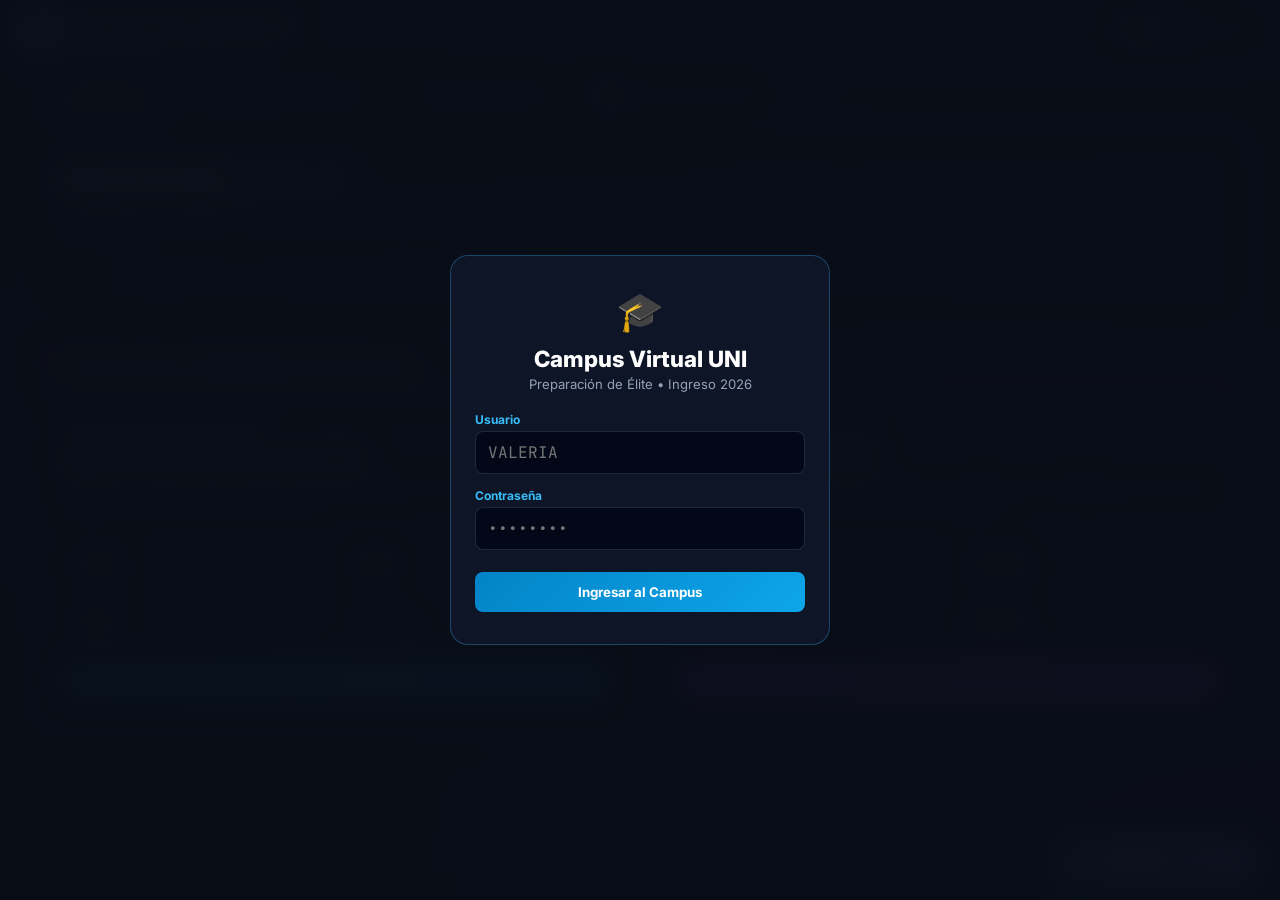
==== commit 8703845b: "s" ====
--- a/index.html
+++ b/index.html
@@ -234,17 +234,20 @@
     .login-overlay {
       position: fixed; inset: 0; background: rgba(9, 13, 22, 0.96); backdrop-filter: blur(16px);
       display: flex; align-items: center; justify-content: center; z-index: 200; padding: 16px;
+      overflow-y: auto; -webkit-overflow-scrolling: touch;
     }
     .login-card {
       background: rgba(15, 23, 42, 0.9); border: 1px solid rgba(56, 189, 248, 0.3);
       border-radius: 18px; padding: 32px 24px; max-width: 380px; width: 100%; text-align: center;
+      max-height: 90vh; overflow-y: auto;
     }
     .form-group { text-align: left; margin-bottom: 14px; }
     .form-label { display: block; font-size: 0.75rem; font-weight: 700; color: var(--primary); margin-bottom: 4px; }
     .form-input {
       width: 100%; background: rgba(2, 6, 23, 0.8); border: 1px solid rgba(148, 163, 184, 0.2);
-      border-radius: 8px; padding: 10px 12px; color: #fff; font-size: 0.95rem; font-family: 'JetBrains Mono', monospace;
-    }
+      border-radius: 8px; padding: 10px 12px; color: #fff; font-size: 16px; font-family: 'JetBrains Mono', monospace;
+    }
+    mjx-container, .MathJax { max-width: 100% !important; overflow-x: auto !important; -webkit-overflow-scrolling: touch; }
     .btn-login {
       width: 100%; background: linear-gradient(135deg, #0284c7, #0ea5e9); color: #fff;
       border: none; padding: 12px; border-radius: 8px; font-weight: 700; cursor: pointer; margin-top: 8px;
@@ -605,21 +608,33 @@
 
       try {
         const stored = JSON.parse(localStorage.getItem('valeria_uni_historial') || '[]');
-        if (stored.length >= 2) history = stored;
+        if (Array.isArray(stored) && stored.length >= 2) history = stored;
       } catch(e) {}
 
       ctx.clearRect(0, 0, w, h);
       const paddingX = 40;
       const paddingY = 30;
-      const stepX = (w - paddingX * 2) / (history.length - 1);
+      const stepX = history.length > 1 ? (w - paddingX * 2) / (history.length - 1) : 0;
       const minNota = 10;
       const maxNota = 20;
 
       const points = history.map((pt, idx) => {
         const x = paddingX + idx * stepX;
-        const norm = (pt.nota - minNota) / (maxNota - minNota);
+        const valNota = Number(pt.nota20 ?? pt.nota ?? (pt.puntaje != null ? (pt.puntaje / 300) * 20 : 10)) || 10;
+        const boundedNota = Math.max(minNota, Math.min(maxNota, valNota));
+        const norm = (boundedNota - minNota) / (maxNota - minNota);
         const y = h - paddingY - norm * (h - paddingY * 2);
-        return { x, y, nota: pt.nota, fecha: pt.fecha };
+
+        let fechaTxt = pt.fecha || '';
+        if (pt.fechaFormato) {
+          fechaTxt = pt.fechaFormato.split(',')[0].trim();
+        } else if (typeof fechaTxt === 'string' && fechaTxt.includes('T')) {
+          try {
+            const d = new Date(fechaTxt);
+            fechaTxt = d.toLocaleDateString('es-PE', { day: '2-digit', month: 'short' });
+          } catch(e) {}
+        }
+        return { x, y, nota: valNota, fecha: fechaTxt || ('S' + (idx + 1)) };
       });
 
       // Relleno
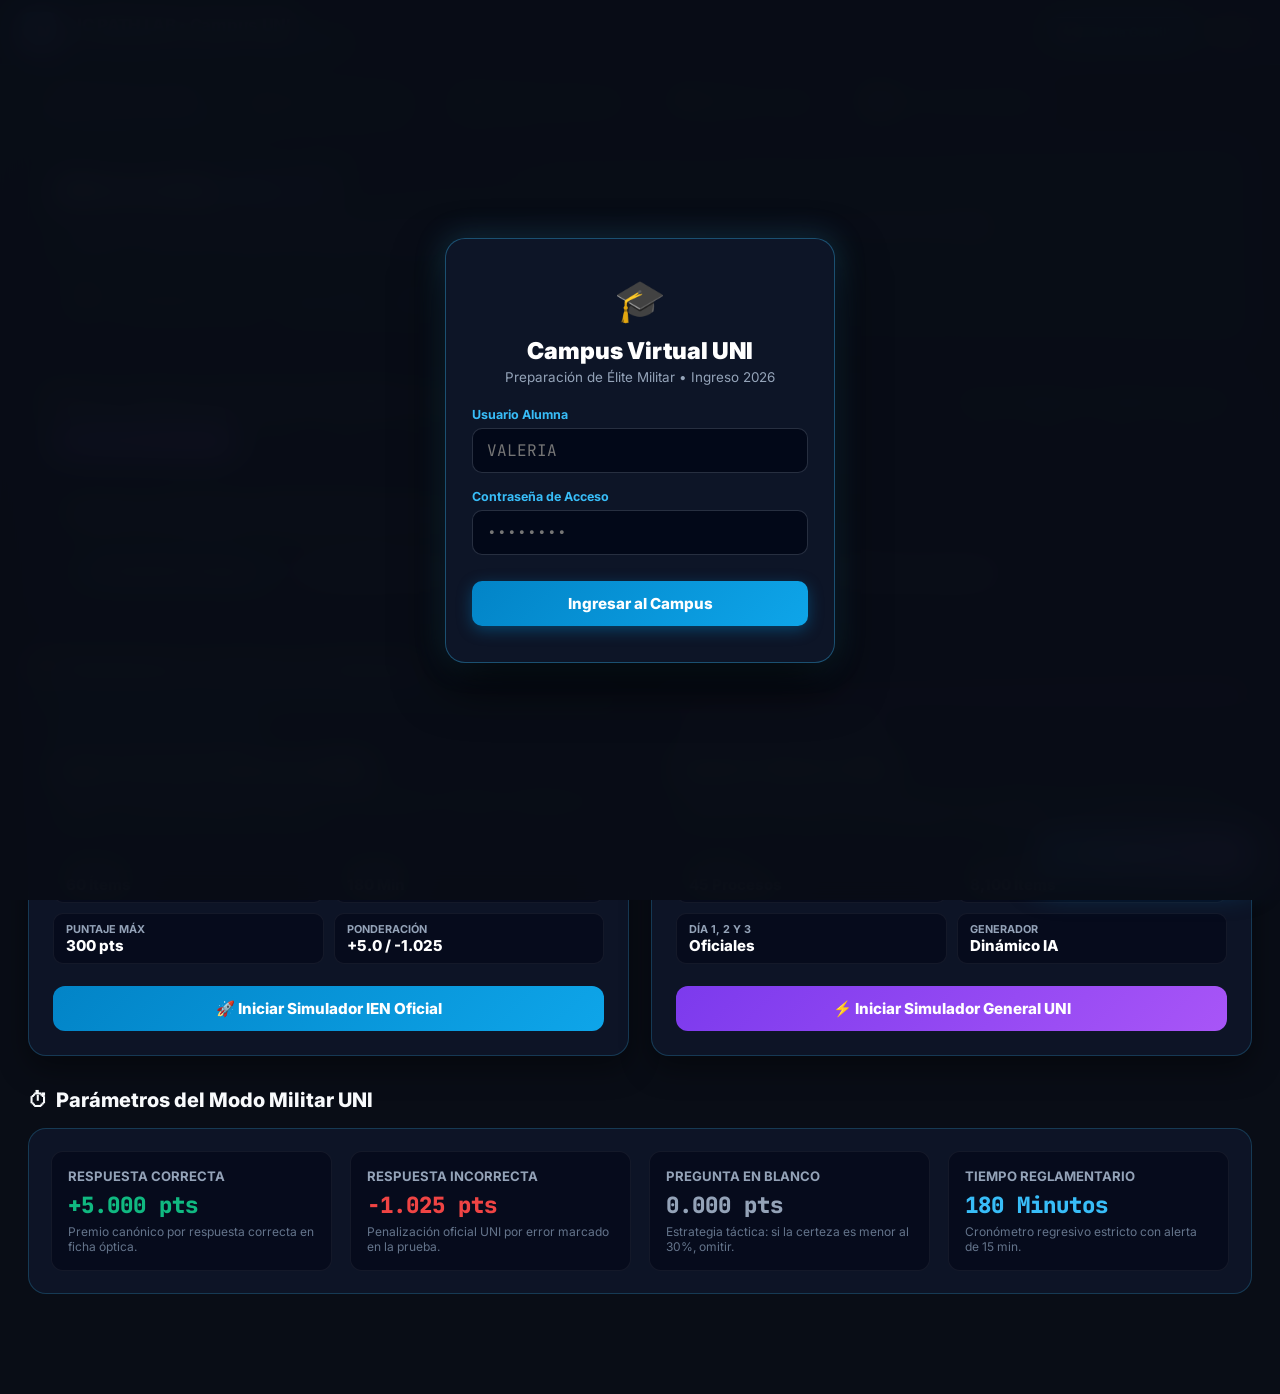
==== commit e7efb406: "refactor(cortana): conectar de forma pura a Docker n8n webhook y erradicar llaves en frontend" ====
--- a/index.html
+++ b/index.html
@@ -10,6 +10,7 @@
   <link rel="preconnect" href="https://fonts.gstatic.com" crossorigin>
   <link href="https://fonts.googleapis.com/css2?family=Inter:wght@300;400;500;600;700;800;900&family=JetBrains+Mono:wght@400;600;700&display=swap" rel="stylesheet">
   
+  <!-- MathJax con soporte Offline y Fallback CDN -->
   <script>
     window.MathJax = {
       tex: {
@@ -21,7 +22,7 @@
       svg: { fontCache: 'global' }
     };
   </script>
-  <script src="examenIEN/vendor/mathjax/tex-mml-chtml.js" id="MathJax-script" async></script>
+  <script src="examenIEN/vendor/mathjax/tex-mml-chtml.js" id="MathJax-script" async onerror="this.onerror=null; this.src='https://cdn.jsdelivr.net/npm/mathjax@3/es5/tex-mml-chtml.js';"></script>
 
   <style>
     :root {
@@ -36,6 +37,7 @@
       --danger: #ef4444;
       --text: #f8fafc;
       --text-muted: #94a3b8;
+      --glow-cyan: rgba(56, 189, 248, 0.25);
     }
 
     * { box-sizing: border-box; margin: 0; padding: 0; font-family: 'Inter', sans-serif; -webkit-tap-highlight-color: transparent; }
@@ -43,9 +45,9 @@
     body {
       background-color: var(--bg-dark);
       background-image: 
-        radial-gradient(at 0% 0%, rgba(56, 189, 248, 0.12) 0px, transparent 50%),
-        radial-gradient(at 100% 100%, rgba(168, 85, 247, 0.12) 0px, transparent 50%),
-        radial-gradient(at 50% 50%, rgba(16, 185, 129, 0.05) 0px, transparent 50%);
+        radial-gradient(at 0% 0%, rgba(56, 189, 248, 0.14) 0px, transparent 50%),
+        radial-gradient(at 100% 100%, rgba(168, 85, 247, 0.14) 0px, transparent 50%),
+        radial-gradient(at 50% 50%, rgba(16, 185, 129, 0.06) 0px, transparent 50%);
       background-attachment: fixed;
       color: var(--text);
       min-height: 100vh;
@@ -56,9 +58,9 @@
 
     /* TOPBAR */
     .top-header {
-      background: rgba(15, 23, 42, 0.9);
+      background: rgba(15, 23, 42, 0.92);
       border-bottom: 1px solid var(--card-border);
-      backdrop-filter: blur(14px);
+      backdrop-filter: blur(16px);
       padding: 12px 20px;
       display: flex;
       justify-content: space-between;
@@ -66,50 +68,55 @@
       position: sticky;
       top: 0;
       z-index: 50;
-    }
-
-    .brand-wrap { display: flex; align-items: center; gap: 10px; }
+      box-shadow: 0 4px 20px rgba(0, 0, 0, 0.5);
+    }
+
+    .brand-wrap { display: flex; align-items: center; gap: 12px; }
     .brand-logo {
-      width: 38px; height: 38px;
+      width: 40px; height: 40px;
       background: linear-gradient(135deg, #0284c7, #a855f7);
       border-radius: 10px;
       display: flex; align-items: center; justify-content: center;
       font-weight: 900; font-size: 1.15rem; color: #fff;
-      box-shadow: 0 0 15px rgba(56, 189, 248, 0.4);
-    }
-    .brand-title { font-size: 1.05rem; font-weight: 800; color: #fff; }
-    .brand-sub { font-size: 0.72rem; color: var(--primary); font-weight: 600; text-transform: uppercase; }
-
-    .user-profile { display: flex; align-items: center; gap: 8px; }
+      box-shadow: 0 0 16px var(--glow-cyan);
+    }
+    .brand-title { font-size: 1.05rem; font-weight: 800; color: #fff; letter-spacing: -0.3px; }
+    .brand-sub { font-size: 0.72rem; color: var(--primary); font-weight: 700; text-transform: uppercase; letter-spacing: 0.5px; }
+
+    .user-profile { display: flex; align-items: center; gap: 10px; }
     .user-avatar-tag {
       background: rgba(56, 189, 248, 0.15); border: 1px solid var(--primary);
-      padding: 5px 12px; border-radius: 20px; font-size: 0.8rem; font-weight: 700; color: var(--primary);
-      display: flex; align-items: center; gap: 5px;
+      padding: 6px 14px; border-radius: 20px; font-size: 0.82rem; font-weight: 700; color: var(--primary);
+      display: flex; align-items: center; gap: 6px; box-shadow: 0 0 10px rgba(56, 189, 248, 0.2);
     }
     .btn-logout {
       background: rgba(239, 68, 68, 0.12); border: 1px solid rgba(239, 68, 68, 0.3);
-      color: #fca5a5; padding: 5px 12px; border-radius: 8px; font-size: 0.78rem; font-weight: 600; cursor: pointer;
-    }
+      color: #fca5a5; padding: 6px 14px; border-radius: 8px; font-size: 0.78rem; font-weight: 700; cursor: pointer;
+      transition: all 0.2s ease;
+    }
+    .btn-logout:hover { background: rgba(239, 68, 68, 0.25); color: #fff; }
 
     /* TABS DE NAVEGACIÓN SUPERIOR */
     .nav-tabs-bar {
-      display: flex; gap: 8px; padding: 12px 20px 0; max-width: 1240px; margin: 0 auto; width: 100%;
+      display: flex; gap: 8px; padding: 14px 20px 0; max-width: 1260px; margin: 0 auto; width: 100%;
       overflow-x: auto; scrollbar-width: none;
     }
     .nav-tabs-bar::-webkit-scrollbar { display: none; }
     .nav-tab-btn {
-      background: rgba(15, 23, 42, 0.6); border: 1px solid rgba(255, 255, 255, 0.08);
-      color: var(--text-muted); padding: 10px 18px; border-radius: 12px 12px 0 0;
-      font-size: 0.86rem; font-weight: 700; cursor: pointer; white-space: nowrap;
+      background: rgba(15, 23, 42, 0.65); border: 1px solid rgba(255, 255, 255, 0.08);
+      color: var(--text-muted); padding: 11px 20px; border-radius: 12px 12px 0 0;
+      font-size: 0.88rem; font-weight: 700; cursor: pointer; white-space: nowrap;
       transition: all 0.2s ease; display: flex; align-items: center; gap: 8px;
     }
+    .nav-tab-btn:hover { color: #fff; background: rgba(30, 41, 59, 0.8); }
     .nav-tab-btn.active {
       background: var(--card-bg); border-color: var(--card-border);
       border-bottom: 2px solid var(--primary); color: #fff;
+      box-shadow: 0 -4px 15px rgba(56, 189, 248, 0.15);
     }
 
     /* CONTENEDOR PRINCIPAL */
-    .main-container { max-width: 1240px; width: 100%; margin: 0 auto; padding: 20px 16px 60px; flex: 1; }
+    .main-container { max-width: 1260px; width: 100%; margin: 0 auto; padding: 22px 18px 70px; flex: 1; }
 
     /* SECCIONES OCULTABLES (TABS) */
     .tab-section { display: none; animation: fadeIn 0.3s ease; }
@@ -118,166 +125,252 @@
 
     /* HERO BANNER */
     .hero-banner {
-      background: linear-gradient(135deg, rgba(15, 23, 42, 0.95), rgba(30, 41, 59, 0.8));
-      border: 1px solid var(--card-border); border-radius: 18px; padding: 24px;
-      margin-bottom: 24px; box-shadow: 0 10px 30px rgba(0, 0, 0, 0.4);
-    }
-    .hero-banner h1 { font-size: 1.8rem; font-weight: 900; margin-bottom: 6px; }
+      background: linear-gradient(135deg, rgba(15, 23, 42, 0.95), rgba(30, 41, 59, 0.85));
+      border: 1px solid var(--card-border); border-radius: 20px; padding: 26px;
+      margin-bottom: 26px; box-shadow: 0 12px 35px rgba(0, 0, 0, 0.5), inset 0 0 30px rgba(56, 189, 248, 0.05);
+    }
+    .hero-banner h1 { font-size: 1.85rem; font-weight: 900; margin-bottom: 8px; letter-spacing: -0.5px; }
     .hero-banner h1 span {
       background: linear-gradient(135deg, var(--primary), var(--accent));
       -webkit-background-clip: text; -webkit-text-fill-color: transparent;
     }
-    .hero-banner p { color: var(--text-muted); font-size: 0.94rem; line-height: 1.5; margin-bottom: 14px; }
+    .hero-banner p { color: var(--text-muted); font-size: 0.94rem; line-height: 1.6; margin-bottom: 16px; max-width: 950px; }
     
     .mode-switch-box {
-      display: inline-flex; align-items: center; gap: 10px; background: rgba(2, 6, 23, 0.7);
-      border: 1px solid rgba(56, 189, 248, 0.3); padding: 8px 14px; border-radius: 12px;
-    }
-    .switch-label { font-size: 0.8rem; font-weight: 700; color: #e2e8f0; }
-
-    /* GRID DE EXÁMENES */
+      display: inline-flex; align-items: center; gap: 10px; background: rgba(2, 6, 23, 0.75);
+      border: 1px solid rgba(56, 189, 248, 0.35); padding: 8px 16px; border-radius: 12px;
+      box-shadow: 0 0 15px rgba(56, 189, 248, 0.15);
+    }
+    .switch-label { font-size: 0.82rem; font-weight: 700; color: #e2e8f0; }
+
+    /* SELECTOR CRONOLÓGICO DE AÑOS (2006 A 2026) */
+    .chronological-bar {
+      background: var(--card-bg); border: 1px solid var(--card-border); border-radius: 16px;
+      padding: 18px 20px; margin-bottom: 26px; box-shadow: 0 8px 25px rgba(0, 0, 0, 0.4);
+    }
+    .chrono-title-wrap { display: flex; justify-content: space-between; align-items: center; margin-bottom: 14px; flex-wrap: wrap; gap: 8px; }
+    .chrono-title { font-size: 1.05rem; font-weight: 800; color: #fff; display: flex; align-items: center; gap: 8px; }
+    .chrono-subtitle { font-size: 0.78rem; color: var(--primary); font-weight: 600; }
+    
+    .years-scroll-container {
+      display: flex; gap: 8px; overflow-x: auto; padding-bottom: 8px; scrollbar-width: thin;
+      scrollbar-color: var(--primary) transparent;
+    }
+    .years-scroll-container::-webkit-scrollbar { height: 6px; }
+    .years-scroll-container::-webkit-scrollbar-thumb { background: var(--primary); border-radius: 3px; }
+
+    .year-pill-btn {
+      background: rgba(2, 6, 23, 0.7); border: 1px solid rgba(255, 255, 255, 0.1);
+      color: var(--text-muted); padding: 7px 14px; border-radius: 20px; font-size: 0.82rem;
+      font-weight: 700; font-family: 'JetBrains Mono', monospace; cursor: pointer; white-space: nowrap;
+      transition: all 0.2s ease;
+    }
+    .year-pill-btn:hover { border-color: var(--primary); color: #fff; background: rgba(56, 189, 248, 0.1); }
+    .year-pill-btn.active {
+      background: linear-gradient(135deg, #0284c7, #0ea5e9); color: #fff; border-color: var(--primary);
+      box-shadow: 0 0 12px var(--glow-cyan);
+    }
+    .year-pill-btn.prediccion {
+      border-color: rgba(168, 85, 247, 0.5); color: #c084fc;
+    }
+    .year-pill-btn.prediccion.active {
+      background: linear-gradient(135deg, #7c3aed, #a855f7); color: #fff;
+    }
+
+    /* TARJETA DINÁMICA DE AÑO SELECCIONADO */
+    .selected-year-panel {
+      background: rgba(2, 6, 23, 0.6); border: 1px solid rgba(56, 189, 248, 0.3);
+      border-radius: 14px; padding: 18px; margin-top: 14px; display: flex; justify-content: space-between;
+      align-items: center; flex-wrap: wrap; gap: 14px;
+    }
+    .year-meta-info h4 { font-size: 1.15rem; font-weight: 800; color: #fff; margin-bottom: 4px; }
+    .year-meta-info p { font-size: 0.84rem; color: var(--text-muted); }
+    .year-quick-links { display: flex; gap: 8px; flex-wrap: wrap; }
+    .btn-quick-year {
+      text-decoration: none; padding: 8px 14px; border-radius: 8px; font-size: 0.82rem; font-weight: 700;
+      transition: all 0.2s ease; display: inline-flex; align-items: center; gap: 6px;
+    }
+    .btn-quick-year.ien { background: rgba(56, 189, 248, 0.15); border: 1px solid var(--primary); color: #fff; }
+    .btn-quick-year.ien:hover { background: var(--primary); color: #090d16; }
+    .btn-quick-year.general { background: rgba(168, 85, 247, 0.15); border: 1px solid var(--accent); color: #fff; }
+    .btn-quick-year.general:hover { background: var(--accent); color: #fff; }
+
+    /* MATERIAS CANÓNICAS UNI */
+    .subjects-grid {
+      display: grid; grid-template-columns: repeat(auto-fit, minmax(220px, 1fr)); gap: 16px; margin-bottom: 28px;
+    }
+    .subject-card {
+      background: var(--card-bg); border: 1px solid var(--card-border); border-radius: 16px;
+      padding: 18px; transition: all 0.25s ease; cursor: pointer; text-decoration: none; display: block;
+      box-shadow: 0 8px 20px rgba(0, 0, 0, 0.3);
+    }
+    .subject-card:hover { transform: translateY(-4px); border-color: var(--primary); box-shadow: 0 10px 25px var(--glow-cyan); }
+    .subject-icon { font-size: 1.8rem; margin-bottom: 8px; display: inline-block; }
+    .subject-name { font-size: 1.02rem; font-weight: 800; color: #fff; margin-bottom: 4px; }
+    .subject-topics { font-size: 0.78rem; color: var(--text-muted); line-height: 1.4; margin-bottom: 12px; }
+    .subject-badge { font-size: 0.72rem; font-weight: 700; padding: 4px 8px; border-radius: 6px; background: rgba(56, 189, 248, 0.12); color: var(--primary); display: inline-block; }
+
+    /* GRID DE EXÁMENES PRINCIPALES */
     .section-title { font-size: 1.25rem; font-weight: 800; margin-bottom: 16px; display: flex; align-items: center; gap: 8px; }
-    .exam-grid { display: grid; grid-template-columns: repeat(auto-fit, minmax(290px, 1fr)); gap: 20px; margin-bottom: 32px; }
+    .exam-grid { display: grid; grid-template-columns: repeat(auto-fit, minmax(310px, 1fr)); gap: 22px; margin-bottom: 32px; }
     .exam-card {
-      background: var(--card-bg); border: 1px solid var(--card-border); border-radius: 16px;
-      padding: 22px; display: flex; flex-direction: column; justify-content: space-between;
-      transition: all 0.25s ease; box-shadow: 0 10px 25px rgba(0, 0, 0, 0.3);
-    }
-    .exam-card:hover { transform: translateY(-4px); border-color: var(--primary); }
+      background: var(--card-bg); border: 1px solid var(--card-border); border-radius: 18px;
+      padding: 24px; display: flex; flex-direction: column; justify-content: space-between;
+      transition: all 0.25s ease; box-shadow: 0 12px 30px rgba(0, 0, 0, 0.4);
+    }
+    .exam-card:hover { transform: translateY(-4px); border-color: var(--primary); box-shadow: 0 16px 35px var(--glow-cyan); }
     .exam-card.ien { border-top: 4px solid var(--primary); }
     .exam-card.general { border-top: 4px solid var(--accent); }
-    .card-badge { display: inline-block; font-size: 0.72rem; font-weight: 700; text-transform: uppercase; padding: 3px 8px; border-radius: 5px; margin-bottom: 10px; }
+    .card-badge { display: inline-block; font-size: 0.74rem; font-weight: 700; text-transform: uppercase; padding: 4px 10px; border-radius: 6px; margin-bottom: 12px; }
     .exam-card.ien .card-badge { background: rgba(56, 189, 248, 0.15); color: var(--primary); }
     .exam-card.general .card-badge { background: rgba(168, 85, 247, 0.15); color: #c084fc; }
-    .card-title { font-size: 1.3rem; font-weight: 800; margin-bottom: 8px; color: #fff; }
-    .card-desc { color: var(--text-muted); font-size: 0.86rem; line-height: 1.5; margin-bottom: 18px; }
+    .card-title { font-size: 1.35rem; font-weight: 800; margin-bottom: 8px; color: #fff; }
+    .card-desc { color: var(--text-muted); font-size: 0.88rem; line-height: 1.5; margin-bottom: 20px; }
     
-    .card-meta-list { display: grid; grid-template-columns: 1fr 1fr; gap: 8px; margin-bottom: 20px; }
-    .card-meta-item { background: rgba(2, 6, 23, 0.6); padding: 7px 10px; border-radius: 8px; border: 1px solid rgba(255, 255, 255, 0.05); }
-    .card-meta-label { font-size: 0.68rem; color: var(--text-muted); text-transform: uppercase; font-weight: 600; }
-    .card-meta-val { font-size: 0.9rem; font-weight: 800; color: #fff; }
+    .card-meta-list { display: grid; grid-template-columns: 1fr 1fr; gap: 10px; margin-bottom: 22px; }
+    .card-meta-item { background: rgba(2, 6, 23, 0.6); padding: 8px 12px; border-radius: 10px; border: 1px solid rgba(255, 255, 255, 0.06); }
+    .card-meta-label { font-size: 0.68rem; color: var(--text-muted); text-transform: uppercase; font-weight: 700; }
+    .card-meta-val { font-size: 0.94rem; font-weight: 800; color: #fff; }
 
     .btn-launch-exam {
-      display: block; text-align: center; text-decoration: none; padding: 12px 18px; border-radius: 10px;
-      font-weight: 700; font-size: 0.94rem; transition: all 0.2s ease;
+      display: block; text-align: center; text-decoration: none; padding: 13px 20px; border-radius: 12px;
+      font-weight: 800; font-size: 0.95rem; transition: all 0.2s ease;
     }
     .exam-card.ien .btn-launch-exam { background: linear-gradient(135deg, #0284c7, #0ea5e9); color: #fff; }
+    .exam-card.ien .btn-launch-exam:hover { box-shadow: 0 0 20px var(--glow-cyan); }
     .exam-card.general .btn-launch-exam { background: linear-gradient(135deg, #7c3aed, #a855f7); color: #fff; }
+    .exam-card.general .btn-launch-exam:hover { box-shadow: 0 0 20px rgba(168, 85, 247, 0.4); }
+
+    /* PANEL DE CRONÓMETRO Y REGLAS OFICIALES UNI */
+    .exam-rules-panel {
+      background: var(--card-bg); border: 1px solid var(--card-border); border-radius: 18px;
+      padding: 22px; margin-bottom: 30px; display: grid; grid-template-columns: repeat(auto-fit, minmax(240px, 1fr)); gap: 18px;
+    }
+    .rule-box { background: rgba(2, 6, 23, 0.6); border: 1px solid rgba(255, 255, 255, 0.06); border-radius: 12px; padding: 16px; }
+    .rule-title { font-size: 0.82rem; font-weight: 700; color: var(--text-muted); margin-bottom: 6px; text-transform: uppercase; }
+    .rule-score { font-size: 1.4rem; font-weight: 900; font-family: 'JetBrains Mono', monospace; }
+    .rule-desc { font-size: 0.75rem; color: #64748b; margin-top: 4px; }
 
     /* ANALÍTICA Y CURVA */
     .analytics-panel {
       background: var(--card-bg); border: 1px solid var(--card-border); border-radius: 18px;
       padding: 22px; margin-bottom: 30px;
     }
-    .chart-container { position: relative; width: 100%; height: 230px; background: rgba(2, 6, 23, 0.6); border-radius: 12px; padding: 12px; margin-bottom: 20px; }
+    .chart-container { position: relative; width: 100%; height: 240px; background: rgba(2, 6, 23, 0.6); border-radius: 14px; padding: 12px; margin-bottom: 20px; }
     canvas#learningCurveChart { width: 100% !important; height: 100% !important; }
 
     .radar-stats-grid { display: grid; grid-template-columns: repeat(auto-fit, minmax(200px, 1fr)); gap: 14px; }
-    .radar-card { background: rgba(2, 6, 23, 0.7); border: 1px solid rgba(255, 255, 255, 0.08); border-radius: 10px; padding: 14px; }
-    .radar-title { font-size: 0.78rem; font-weight: 700; color: var(--text-muted); margin-bottom: 6px; display: flex; justify-content: space-between; }
-    .radar-progress-bar { height: 7px; background: rgba(255, 255, 255, 0.1); border-radius: 4px; overflow: hidden; margin-bottom: 4px; }
+    .radar-card { background: rgba(2, 6, 23, 0.7); border: 1px solid rgba(255, 255, 255, 0.08); border-radius: 12px; padding: 14px; }
+    .radar-title { font-size: 0.8rem; font-weight: 700; color: var(--text-muted); margin-bottom: 6px; display: flex; justify-content: space-between; }
+    .radar-progress-bar { height: 8px; background: rgba(255, 255, 255, 0.1); border-radius: 4px; overflow: hidden; margin-bottom: 4px; }
     .radar-fill { height: 100%; border-radius: 4px; }
-    .radar-desc { font-size: 0.72rem; color: #64748b; }
+    .radar-desc { font-size: 0.74rem; color: #64748b; }
 
     /* CUADERNO INTELIGENTE DE ERRORES */
     .mistakes-container {
-      background: var(--card-bg); border: 1px solid var(--card-border); border-radius: 18px; padding: 22px;
+      background: var(--card-bg); border: 1px solid var(--card-border); border-radius: 18px; padding: 24px;
     }
     .mistake-card {
       background: rgba(2, 6, 23, 0.75); border: 1px solid rgba(239, 68, 68, 0.3);
-      border-radius: 12px; padding: 16px; margin-bottom: 14px;
-    }
-    .mistake-header { display: flex; justify-content: space-between; align-items: center; margin-bottom: 8px; flex-wrap: wrap; gap: 6px; }
-    .mistake-tag { background: rgba(239, 68, 68, 0.15); color: #fca5a5; font-size: 0.75rem; font-weight: 700; padding: 3px 8px; border-radius: 6px; }
-    .mistake-prompt { color: #f1f5f9; font-size: 0.88rem; line-height: 1.5; margin-bottom: 10px; }
-    .mistake-actions { display: flex; gap: 8px; }
+      border-radius: 14px; padding: 18px; margin-bottom: 16px;
+    }
+    .mistake-header { display: flex; justify-content: space-between; align-items: center; margin-bottom: 10px; flex-wrap: wrap; gap: 6px; }
+    .mistake-tag { background: rgba(239, 68, 68, 0.15); color: #fca5a5; font-size: 0.76rem; font-weight: 700; padding: 4px 10px; border-radius: 6px; }
+    .mistake-prompt { color: #f1f5f9; font-size: 0.9rem; line-height: 1.6; margin-bottom: 12px; }
+    .mistake-actions { display: flex; gap: 10px; }
     .btn-explain-cortana {
       background: linear-gradient(135deg, #0284c7, #a855f7); color: #fff; border: none;
-      padding: 6px 14px; border-radius: 6px; font-size: 0.8rem; font-weight: 700; cursor: pointer;
-    }
+      padding: 8px 16px; border-radius: 8px; font-size: 0.82rem; font-weight: 700; cursor: pointer;
+      display: inline-flex; align-items: center; gap: 6px; transition: all 0.2s ease;
+    }
+    .btn-explain-cortana:hover { box-shadow: 0 0 15px var(--glow-cyan); }
 
     /* MEDALLAS Y LOGROS */
-    .medals-grid { display: grid; grid-template-columns: repeat(auto-fit, minmax(210px, 1fr)); gap: 16px; }
+    .medals-grid { display: grid; grid-template-columns: repeat(auto-fit, minmax(220px, 1fr)); gap: 18px; }
     .medal-card {
       background: rgba(2, 6, 23, 0.75); border: 1px solid rgba(255, 255, 255, 0.08);
-      border-radius: 14px; padding: 18px; text-align: center;
-    }
-    .medal-card.unlocked { border-color: rgba(245, 158, 11, 0.4); background: rgba(245, 158, 11, 0.06); }
-    .medal-icon { font-size: 2.2rem; margin-bottom: 8px; filter: grayscale(100%); opacity: 0.4; }
+      border-radius: 16px; padding: 20px; text-align: center; transition: all 0.25s ease;
+    }
+    .medal-card.unlocked { border-color: rgba(245, 158, 11, 0.4); background: rgba(245, 158, 11, 0.06); box-shadow: 0 0 20px rgba(245, 158, 11, 0.1); }
+    .medal-icon { font-size: 2.4rem; margin-bottom: 10px; filter: grayscale(100%); opacity: 0.4; }
     .medal-card.unlocked .medal-icon { filter: none; opacity: 1; }
-    .medal-name { font-size: 0.92rem; font-weight: 800; color: #fff; margin-bottom: 4px; }
-    .medal-desc { font-size: 0.75rem; color: var(--text-muted); }
+    .medal-name { font-size: 0.95rem; font-weight: 800; color: #fff; margin-bottom: 6px; }
+    .medal-desc { font-size: 0.76rem; color: var(--text-muted); line-height: 1.4; }
 
     /* CORTANA FAB */
     .cortana-fab-btn {
-      position: fixed; bottom: 20px; right: 20px;
+      position: fixed; bottom: 24px; right: 24px;
       background: linear-gradient(135deg, #0284c7, #a855f7); color: #fff;
-      border: 2px solid rgba(255, 255, 255, 0.4); padding: 12px 18px;
-      border-radius: 25px; font-weight: 800; font-size: 0.88rem; cursor: pointer;
-      display: flex; align-items: center; gap: 8px; box-shadow: 0 10px 25px rgba(2, 132, 199, 0.6);
-      z-index: 90;
-    }
+      border: 2px solid rgba(255, 255, 255, 0.4); padding: 13px 22px;
+      border-radius: 30px; font-weight: 800; font-size: 0.92rem; cursor: pointer;
+      display: flex; align-items: center; gap: 10px; box-shadow: 0 10px 30px rgba(2, 132, 199, 0.6);
+      z-index: 90; transition: all 0.25s ease;
+    }
+    .cortana-fab-btn:hover { transform: scale(1.05); box-shadow: 0 14px 40px rgba(2, 132, 199, 0.8); }
 
     /* MODAL CORTANA */
     .cortana-modal-overlay {
-      position: fixed; inset: 0; background: rgba(9, 13, 22, 0.88); backdrop-filter: blur(12px);
-      display: none; align-items: center; justify-content: center; z-index: 150; padding: 14px;
+      position: fixed; inset: 0; background: rgba(9, 13, 22, 0.9); backdrop-filter: blur(14px);
+      display: none; align-items: center; justify-content: center; z-index: 150; padding: 16px;
     }
     .cortana-modal {
-      background: #0f172a; border: 1px solid var(--primary); border-radius: 18px;
-      max-width: 650px; width: 100%; max-height: 90vh; overflow-y: auto; padding: 22px;
-      position: relative; box-shadow: 0 20px 50px rgba(0, 0, 0, 0.8);
-    }
-    .close-modal-btn { position: absolute; top: 14px; right: 14px; background: transparent; border: none; color: var(--text-muted); font-size: 1.4rem; cursor: pointer; }
+      background: #0f172a; border: 1px solid var(--primary); border-radius: 20px;
+      max-width: 720px; width: 100%; max-height: 90vh; overflow-y: auto; padding: 24px;
+      position: relative; box-shadow: 0 25px 60px rgba(0, 0, 0, 0.9), 0 0 30px var(--glow-cyan);
+    }
+    .close-modal-btn { position: absolute; top: 16px; right: 16px; background: transparent; border: none; color: var(--text-muted); font-size: 1.5rem; cursor: pointer; }
+    .close-modal-btn:hover { color: #fff; }
 
     /* LOGIN MODAL */
     .login-overlay {
-      position: fixed; inset: 0; background: rgba(9, 13, 22, 0.96); backdrop-filter: blur(16px);
+      position: fixed; inset: 0; background: rgba(9, 13, 22, 0.97); backdrop-filter: blur(16px);
       display: flex; align-items: center; justify-content: center; z-index: 200; padding: 16px;
       overflow-y: auto; -webkit-overflow-scrolling: touch;
     }
     .login-card {
-      background: rgba(15, 23, 42, 0.9); border: 1px solid rgba(56, 189, 248, 0.3);
-      border-radius: 18px; padding: 32px 24px; max-width: 380px; width: 100%; text-align: center;
-      max-height: 90vh; overflow-y: auto;
-    }
-    .form-group { text-align: left; margin-bottom: 14px; }
-    .form-label { display: block; font-size: 0.75rem; font-weight: 700; color: var(--primary); margin-bottom: 4px; }
+      background: rgba(15, 23, 42, 0.92); border: 1px solid rgba(56, 189, 248, 0.35);
+      border-radius: 20px; padding: 36px 26px; max-width: 390px; width: 100%; text-align: center;
+      box-shadow: 0 20px 50px rgba(0, 0, 0, 0.8), 0 0 30px var(--glow-cyan);
+    }
+    .form-group { text-align: left; margin-bottom: 16px; }
+    .form-label { display: block; font-size: 0.78rem; font-weight: 700; color: var(--primary); margin-bottom: 6px; }
     .form-input {
-      width: 100%; background: rgba(2, 6, 23, 0.8); border: 1px solid rgba(148, 163, 184, 0.2);
-      border-radius: 8px; padding: 10px 12px; color: #fff; font-size: 16px; font-family: 'JetBrains Mono', monospace;
-    }
-    mjx-container, .MathJax { max-width: 100% !important; overflow-x: auto !important; -webkit-overflow-scrolling: touch; }
+      width: 100%; background: rgba(2, 6, 23, 0.85); border: 1px solid rgba(148, 163, 184, 0.25);
+      border-radius: 10px; padding: 11px 14px; color: #fff; font-size: 16px; font-family: 'JetBrains Mono', monospace;
+      outline: none; transition: border-color 0.2s ease;
+    }
+    .form-input:focus { border-color: var(--primary); }
     .btn-login {
       width: 100%; background: linear-gradient(135deg, #0284c7, #0ea5e9); color: #fff;
-      border: none; padding: 12px; border-radius: 8px; font-weight: 700; cursor: pointer; margin-top: 8px;
-    }
-
-    /* =========================================================================
-       MEDIA QUERIES ULTRA-RESPONSIVAS (MÓVILES, TABLETS Y NOTEBOOKS)
-       ========================================================================= */
+      border: none; padding: 13px; border-radius: 10px; font-weight: 800; cursor: pointer; margin-top: 10px;
+      font-size: 0.95rem; box-shadow: 0 4px 15px rgba(2, 132, 199, 0.4);
+    }
+    .btn-login:hover { box-shadow: 0 6px 20px rgba(2, 132, 199, 0.6); }
+
+    mjx-container, .MathJax { max-width: 100% !important; overflow-x: auto !important; -webkit-overflow-scrolling: touch; }
+
+    /* ANIMACIONES */
+    @keyframes spin { from { transform: rotate(0deg); } to { transform: rotate(360deg); } }
+    @keyframes pulse { from { opacity: 0.6; } to { opacity: 1; } }
+
+    /* RESPONSIVE */
     @media (max-width: 768px) {
       .top-header { padding: 10px 14px; }
-      .brand-title { font-size: 0.92rem; }
+      .brand-title { font-size: 0.95rem; }
       .brand-sub { display: none; }
-      .main-container { padding: 14px 10px 80px; }
-      .hero-banner { padding: 18px 16px; }
-      .hero-banner h1 { font-size: 1.45rem; }
-      .hero-banner p { font-size: 0.85rem; }
+      .main-container { padding: 14px 12px 80px; }
+      .hero-banner { padding: 20px 16px; }
+      .hero-banner h1 { font-size: 1.5rem; }
       .exam-grid { grid-template-columns: 1fr; }
-      .card-meta-list { grid-template-columns: 1fr 1fr; }
-      .chart-container { height: 190px; }
-      .radar-stats-grid { grid-template-columns: 1fr 1fr; }
-      .cortana-fab-btn { bottom: 14px; right: 14px; padding: 10px 14px; font-size: 0.8rem; }
-    }
-
+      .subjects-grid { grid-template-columns: 1fr 1fr; }
+      .cortana-fab-btn { bottom: 16px; right: 16px; padding: 10px 16px; font-size: 0.84rem; }
+    }
     @media (max-width: 480px) {
-      .brand-logo { width: 32px; height: 32px; font-size: 0.95rem; }
-      .user-avatar-tag { padding: 4px 8px; font-size: 0.72rem; }
-      .btn-logout { padding: 4px 8px; font-size: 0.72rem; }
+      .subjects-grid { grid-template-columns: 1fr; }
       .card-meta-list { grid-template-columns: 1fr; }
       .radar-stats-grid { grid-template-columns: 1fr; }
-      .nav-tab-btn { padding: 8px 12px; font-size: 0.78rem; }
+      .year-quick-links { flex-direction: column; width: 100%; }
+      .btn-quick-year { justify-content: center; }
     }
   </style>
 </head>
@@ -286,21 +379,21 @@
   <!-- MODAL DE LOGIN (VALERIA / CADI2010) -->
   <div class="login-overlay" id="loginOverlay">
     <div class="login-card">
-      <div style="font-size:2.4rem; margin-bottom:10px;">🎓</div>
-      <h2 style="font-size:1.4rem; font-weight:800; margin-bottom:4px; color:#fff;">Campus Virtual UNI</h2>
-      <p style="color:var(--text-muted); font-size:0.82rem; margin-bottom:20px;">Preparación de Élite • Ingreso 2026</p>
+      <div style="font-size:2.6rem; margin-bottom:12px;">🎓</div>
+      <h2 style="font-size:1.45rem; font-weight:900; margin-bottom:4px; color:#fff;">Campus Virtual UNI</h2>
+      <p style="color:var(--text-muted); font-size:0.84rem; margin-bottom:22px;">Preparación de Élite Militar • Ingreso 2026</p>
       
       <form id="loginForm">
         <div class="form-group">
-          <label class="form-label" for="loginUser">Usuario</label>
+          <label class="form-label" for="loginUser">Usuario Alumna</label>
           <input type="text" id="loginUser" class="form-input" placeholder="VALERIA" required autocomplete="off">
         </div>
         <div class="form-group">
-          <label class="form-label" for="loginPass">Contraseña</label>
+          <label class="form-label" for="loginPass">Contraseña de Acceso</label>
           <input type="password" id="loginPass" class="form-input" placeholder="••••••••" required>
         </div>
         <button type="submit" class="btn-login">Ingresar al Campus</button>
-        <p id="loginError" style="color:var(--danger); font-size:0.8rem; font-weight:600; margin-top:10px; display:none;">⛔ Usuario o clave incorrecta.</p>
+        <p id="loginError" style="color:var(--danger); font-size:0.82rem; font-weight:700; margin-top:12px; display:none;">⛔ Usuario o clave incorrecta.</p>
       </form>
     </div>
   </div>
@@ -311,18 +404,19 @@
       <div class="brand-logo">UNI</div>
       <div>
         <div class="brand-title">JC PATH LAB • Campus UNI</div>
-        <div class="brand-sub">Entrenamiento Militar • 2026</div>
+        <div class="brand-sub">Entrenamiento Militar • Admisión 2026</div>
       </div>
     </div>
     <div class="user-profile">
-      <div class="user-avatar-tag"><span>⭐</span> Valeria</div>
+      <div class="user-avatar-tag"><span>⭐</span> Valeria Castillo</div>
       <button class="btn-logout" id="btnLogout">Salir</button>
     </div>
   </header>
 
   <!-- NAVEGACIÓN POR TABS -->
   <div class="nav-tabs-bar">
-    <button class="nav-tab-btn active" data-tab="tab-simulacros">🎯 Simulacros</button>
+    <button class="nav-tab-btn active" data-tab="tab-simulacros">🎯 Simulacros y Años</button>
+    <button class="nav-tab-btn" data-tab="tab-materias">📐 Materias Canónicas</button>
     <button class="nav-tab-btn" data-tab="tab-errores">📓 Cuaderno de Errores</button>
     <button class="nav-tab-btn" data-tab="tab-medallas">🏆 Medallas y Logros</button>
     <button class="nav-tab-btn" data-tab="tab-analitica">📈 Curva de Aprendizaje</button>
@@ -330,19 +424,64 @@
 
   <main class="main-container">
 
-    <!-- TAB 1: SIMULACROS (IEN & GENERAL) -->
+    <!-- TAB 1: SIMULACROS & BANCO CRONOLÓGICO -->
     <div class="tab-section active" id="tab-simulacros">
+      
       <section class="hero-banner">
         <h1>¡Bienvenida, <span>Valeria</span>!</h1>
-        <p>Tu sistema de simulacros con predicción matemática militar está listo. Practica en condiciones de examen real o entrena tema por tema con las pistas socráticas de Cortana.</p>
+        <p>Tu sistema de entrenamiento de alta exigencia para la UNI está completamente cargado. Practica los exámenes canónicos del 2006 al 2026 en condiciones reales de concurso, o entrena con las pistas socráticas de Cortana.</p>
         <div class="mode-switch-box">
-          <span style="font-size:1.1rem;">💡</span>
-          <span class="switch-label">Modo Didáctico Activo:</span>
-          <span style="color:#38bdf8; font-size:0.8rem; font-weight:700;">Pistas Socráticas & Explicaciones en Pizarra</span>
+          <span style="font-size:1.15rem;">💡</span>
+          <span class="switch-label">Tutoría Neuronal Activa:</span>
+          <span style="color:#38bdf8; font-size:0.82rem; font-weight:800;">Cortana Hexteto + MathJax 60 FPS</span>
         </div>
       </section>
 
-      <h2 class="section-title"><span>🎯</span> Selecciona tu Modalidad de Examen</h2>
+      <!-- SELECTOR CRONOLÓGICO DE AÑOS UNI (2006 A 2026) -->
+      <div class="chronological-bar">
+        <div class="chrono-title-wrap">
+          <div class="chrono-title">
+            <span>📅</span> Banco Histórico & Predictivo UNI (2006 - 2026)
+          </div>
+          <div class="chrono-subtitle">21 Años Catalogados • 8,100 Ítems Canónicos</div>
+        </div>
+        
+        <div class="years-scroll-container" id="yearsScrollContainer">
+          <button class="year-pill-btn active prediccion" onclick="selectYear(2026)">⭐ 2026 (Predicción)</button>
+          <button class="year-pill-btn" onclick="selectYear(2025)">2025</button>
+          <button class="year-pill-btn" onclick="selectYear(2024)">2024</button>
+          <button class="year-pill-btn" onclick="selectYear(2023)">2023</button>
+          <button class="year-pill-btn" onclick="selectYear(2022)">2022</button>
+          <button class="year-pill-btn" onclick="selectYear(2021)">2021</button>
+          <button class="year-pill-btn" onclick="selectYear(2020)">2020</button>
+          <button class="year-pill-btn" onclick="selectYear(2019)">2019</button>
+          <button class="year-pill-btn" onclick="selectYear(2018)">2018</button>
+          <button class="year-pill-btn" onclick="selectYear(2017)">2017</button>
+          <button class="year-pill-btn" onclick="selectYear(2016)">2016</button>
+          <button class="year-pill-btn" onclick="selectYear(2015)">2015</button>
+          <button class="year-pill-btn" onclick="selectYear(2014)">2014</button>
+          <button class="year-pill-btn" onclick="selectYear(2013)">2013</button>
+          <button class="year-pill-btn" onclick="selectYear(2012)">2012</button>
+          <button class="year-pill-btn" onclick="selectYear(2011)">2011</button>
+          <button class="year-pill-btn" onclick="selectYear(2010)">2010</button>
+          <button class="year-pill-btn" onclick="selectYear(2009)">2009</button>
+          <button class="year-pill-btn" onclick="selectYear(2008)">2008</button>
+          <button class="year-pill-btn" onclick="selectYear(2007)">2007</button>
+          <button class="year-pill-btn" onclick="selectYear(2006)">2006</button>
+        </div>
+
+        <div class="selected-year-panel" id="selectedYearPanel">
+          <div class="year-meta-info">
+            <h4 id="panelYearTitle">Examen de Admisión UNI 2026</h4>
+            <p id="panelYearDesc">Proceso oficial con modelo psicométrico predictivo de máxima certeza (~100% de arquetipos canónicos).</p>
+          </div>
+          <div class="year-quick-links" id="panelYearActions">
+            <!-- Botones dinámicos generados por JS -->
+          </div>
+        </div>
+      </div>
+
+      <h2 class="section-title"><span>🎯</span> Modalidades Canónicas de Admisión</h2>
       <div class="exam-grid">
         <!-- IEN -->
         <div class="exam-card ien">
@@ -354,10 +493,10 @@
               <div class="card-meta-item"><div class="card-meta-label">Preguntas</div><div class="card-meta-val">60 Ítems</div></div>
               <div class="card-meta-item"><div class="card-meta-label">Duración</div><div class="card-meta-val">180 Min</div></div>
               <div class="card-meta-item"><div class="card-meta-label">Puntaje Máx</div><div class="card-meta-val">300 pts</div></div>
-              <div class="card-meta-item"><div class="card-meta-label">Predicción</div><div class="card-meta-val">95% - 100%</div></div>
+              <div class="card-meta-item"><div class="card-meta-label">Ponderación</div><div class="card-meta-val">+5.0 / -1.025</div></div>
             </div>
           </div>
-          <a href="examenIEN/index.html" class="btn-launch-exam">🚀 Iniciar Simulador IEN</a>
+          <a href="examenIEN/index.html" class="btn-launch-exam">🚀 Iniciar Simulador IEN Oficial</a>
         </div>
 
         <!-- GENERAL -->
@@ -365,80 +504,182 @@
           <div>
             <span class="card-badge">Concurso Ordinario • 3 Días</span>
             <h3 class="card-title">Examen General UNI</h3>
-            <p class="card-desc">Simulador completo de alta dificultad: Día 1 (Aptitud), Día 2 (Matemática Pura) y Día 3 (Física y Química). 8,100 preguntas catalogadas.</p>
+            <p class="card-desc">Simulador completo de máxima exigencia: Día 1 (Aptitud), Día 2 (Matemática Pura) y Día 3 (Física y Química). 8,100 preguntas catalogadas.</p>
             <div class="card-meta-list">
               <div class="card-meta-item"><div class="card-meta-label">Exámenes</div><div class="card-meta-val">45 Procesos</div></div>
-              <div class="card-meta-item"><div class="card-meta-label">Total Banco</div><div class="card-meta-val">8,100 Ítems</div></div>
-              <div class="card-meta-item"><div class="card-meta-label">Día 1, 2 y 3</div><div class="card-meta-val">Completos</div></div>
+              <div class="card-meta-item"><div class="card-meta-label">Banco Total</div><div class="card-meta-val">8,100 Ítems</div></div>
+              <div class="card-meta-item"><div class="card-meta-label">Día 1, 2 y 3</div><div class="card-meta-val">Oficiales</div></div>
               <div class="card-meta-item"><div class="card-meta-label">Generador</div><div class="card-meta-val">Dinámico IA</div></div>
             </div>
           </div>
-          <a href="examenUNI/index.html" class="btn-launch-exam">⚡ Iniciar Simulador General</a>
-        </div>
+          <a href="examenUNI/index.html" class="btn-launch-exam">⚡ Iniciar Simulador General UNI</a>
+        </div>
+      </div>
+
+      <!-- PANEL DE REGLAS OFICIALES Y TEMPORIZADOR MILITAR -->
+      <h2 class="section-title"><span>⏱</span> Parámetros del Modo Militar UNI</h2>
+      <div class="exam-rules-panel">
+        <div class="rule-box">
+          <div class="rule-title">Respuesta Correcta</div>
+          <div class="rule-score" style="color:var(--success);">+5.000 pts</div>
+          <div class="rule-desc">Premio canónico por respuesta correcta en ficha óptica.</div>
+        </div>
+        <div class="rule-box">
+          <div class="rule-title">Respuesta Incorrecta</div>
+          <div class="rule-score" style="color:var(--danger);">-1.025 pts</div>
+          <div class="rule-desc">Penalización oficial UNI por error marcado en la prueba.</div>
+        </div>
+        <div class="rule-box">
+          <div class="rule-title">Pregunta en Blanco</div>
+          <div class="rule-score" style="color:var(--text-muted);">0.000 pts</div>
+          <div class="rule-desc">Estrategia táctica: si la certeza es menor al 30%, omitir.</div>
+        </div>
+        <div class="rule-box">
+          <div class="rule-title">Tiempo Reglamentario</div>
+          <div class="rule-score" style="color:var(--primary);">180 Minutos</div>
+          <div class="rule-desc">Cronómetro regresivo estricto con alerta de 15 min.</div>
+        </div>
+      </div>
+
+    </div>
+
+    <!-- TAB 2: MATERIAS CANÓNICAS UNI -->
+    <div class="tab-section" id="tab-materias">
+      <h2 class="section-title"><span>📐</span> Entrenamiento Focalizado por Disciplinas UNI</h2>
+      <p style="color:var(--text-muted); font-size:0.9rem; margin-bottom:20px;">
+        Selecciona la materia en la que deseas profundizar para abrir el simulador filtrado automáticamente en ese bloque de preguntas:
+      </p>
+
+      <div class="subjects-grid">
+        <a href="examenIEN/index.html?subject=Matemática" class="subject-card">
+          <span class="subject-icon">📐</span>
+          <div class="subject-name">Matemática IEN</div>
+          <div class="subject-topics">Aritmética, Álgebra, Geometría plana/espacio y Trigonometría.</div>
+          <span class="subject-badge">Preguntas 01 a 24 &bull; 120 pts</span>
+        </a>
+
+        <a href="examenUNI/index.html?day=dia_2" class="subject-card">
+          <span class="subject-icon">📊</span>
+          <div class="subject-name">Matemática Pura (Día 2)</div>
+          <div class="subject-topics">40 problemas de cálculo, funciones, matrices, trigonometría analítica y cónicas.</div>
+          <span class="subject-badge" style="background:rgba(168,85,247,0.15); color:#c084fc;">Día 2 General &bull; 200 pts</span>
+        </a>
+
+        <a href="examenIEN/index.html?subject=Física" class="subject-card">
+          <span class="subject-icon">⚡</span>
+          <div class="subject-name">Física Canónica</div>
+          <div class="subject-topics">Cinemática, Dinámica de Newton, Estática, Trabajo, Energía, Electrostática y Ondas.</div>
+          <span class="subject-badge">Preguntas 25 a 34 &bull; 50 pts</span>
+        </a>
+
+        <a href="examenIEN/index.html?subject=Química" class="subject-card">
+          <span class="subject-icon">🧪</span>
+          <div class="subject-name">Química Fundamental</div>
+          <div class="subject-topics">Materia, Estequiometría, Gases ideales, Enlace químico, Soluciones y Orgánica.</div>
+          <span class="subject-badge">Preguntas 35 a 44 &bull; 50 pts</span>
+        </a>
+
+        <a href="examenUNI/index.html?day=dia_3" class="subject-card">
+          <span class="subject-icon">🔬</span>
+          <div class="subject-name">Física y Química (Día 3)</div>
+          <div class="subject-topics">20 preguntas de Física avanzada + 20 preguntas de Química profunda UNI.</div>
+          <span class="subject-badge" style="background:rgba(168,85,247,0.15); color:#c084fc;">Día 3 General &bull; 200 pts</span>
+        </a>
+
+        <a href="examenUNI/index.html?day=dia_1" class="subject-card">
+          <span class="subject-icon">🧠</span>
+          <div class="subject-name">Aptitud y Humanidades (Día 1)</div>
+          <div class="subject-topics">100 preguntas: Razonamiento Matemático, Razonamiento Verbal y Cultura General.</div>
+          <span class="subject-badge" style="background:rgba(16,185,129,0.15); color:#10b981;">Día 1 General &bull; 100 Preguntas</span>
+        </a>
       </div>
     </div>
 
-    <!-- TAB 2: CUADERNO INTELIGENTE DE ERRORES -->
+    <!-- TAB 3: CUADERNO INTELIGENTE DE ERRORES -->
     <div class="tab-section" id="tab-errores">
       <div class="mistakes-container">
         <h2 class="section-title"><span>📓</span> Cuaderno Inteligente de Errores ("Flashcards de Revancha")</h2>
-        <p style="color:var(--text-muted); font-size:0.86rem; margin-bottom:18px;">
-          Aquí se recopilan automáticamente las preguntas que respondiste de forma incorrecta o dejaste en blanco. Repásalas con Cortana para consolidar tu aprendizaje.
+        <p style="color:var(--text-muted); font-size:0.88rem; margin-bottom:20px; line-height:1.5;">
+          Aquí se recopilan automáticamente las preguntas que respondiste de forma incorrecta o dejaste en blanco en tus simulacros. Repásalas con Cortana para dominar el concepto y asegurar que nunca más vuelvas a fallarlas.
         </p>
         <div id="mistakesList">
-          <!-- Ejemplo precargado para entrenamiento -->
+          <!-- Casos precargados canónicos para entrenamiento -->
           <div class="mistake-card">
             <div class="mistake-header">
-              <span class="mistake-tag">Física • Estática • Caso 26-Q</span>
-              <span style="font-size:0.75rem; color:#94a3b8;">Fallada el 04 Nov</span>
+              <span class="mistake-tag">Física • Estática • Caso Barra en Equilibrio</span>
+              <span style="font-size:0.75rem; color:#94a3b8;">Simulacro 2026 • Pregunta 28</span>
             </div>
             <div class="mistake-prompt">
-              Una barra homogénea de 6 kg se encuentra en equilibrio apoyada sobre una pared vertical lisa y sostenida por una cuerda inclinada a 37°. Calcule la tensión de la cuerda.
+              Una barra homogénea de 6 kg se encuentra en equilibrio apoyada sobre una pared vertical lisa y sostenida por una cuerda inclinada a 37°. Calcule la tensión de la cuerda sabiendo que la gravedad es $g = 10\text{ m/s}^2$.
             </div>
             <div class="mistake-actions">
-              <button class="btn-explain-cortana" onclick="pedirExplicacionDirectaCortana('Física: Estática de la barra apoyada')">🎙️ Explicar con Cortana</button>
+              <button class="btn-explain-cortana" onclick="pedirExplicacionDirectaCortana('Física UNI: Barra homogénea en equilibrio apoyada en pared lisa sostenida por cuerda inclinada a 37 grados')">
+                🎙️ Explicar con Cortana
+              </button>
             </div>
           </div>
 
           <div class="mistake-card">
             <div class="mistake-header">
-              <span class="mistake-tag" style="background:rgba(168,85,247,0.15); color:#c084fc;">Química • Estequiometría</span>
-              <span style="font-size:0.75rem; color:#94a3b8;">Fallada el 02 Nov</span>
+              <span class="mistake-tag" style="background:rgba(168,85,247,0.15); color:#c084fc;">Química • Estequiometría • Reactivo Limitante</span>
+              <span style="font-size:0.75rem; color:#94a3b8;">Simulacro 2025 • Pregunta 39</span>
             </div>
             <div class="mistake-prompt">
-              Se hacen reaccionar 10 g de hidrógeno con 64 g de oxígeno. ¿Cuántos gramos de agua ($H_2O$) se formarán y cuál es el reactivo que queda en exceso?
+              Se hacen reaccionar 10 g de hidrógeno ($H_2$) con 64 g de oxígeno ($O_2$) para producir agua. ¿Cuántos gramos de agua ($H_2O$) se formarán y qué masa de reactivo queda en exceso? (Masas molares: $H=1$, $O=16$).
             </div>
             <div class="mistake-actions">
-              <button class="btn-explain-cortana" onclick="pedirExplicacionDirectaCortana('Química: Reactivo limitante en la formación de agua')">🎙️ Explicar con Cortana</button>
+              <button class="btn-explain-cortana" onclick="pedirExplicacionDirectaCortana('Química UNI: Estequiometría de 10g de H2 con 64g de O2 para formar agua con reactivo limitante y exceso')">
+                🎙️ Explicar con Cortana
+              </button>
+            </div>
+          </div>
+
+          <div class="mistake-card">
+            <div class="mistake-header">
+              <span class="mistake-tag" style="background:rgba(16,185,129,0.15); color:#10b981;">Álgebra • Ecuación Cuadrática y Discriminante</span>
+              <span style="font-size:0.75rem; color:#94a3b8;">Simulacro 2024 • Pregunta 08</span>
+            </div>
+            <div class="mistake-prompt">
+              Determine el conjunto de valores de $k$ para que la ecuación $(k-1)x^2 - 2(k+1)x + (k+3) = 0$ tenga raíces reales y diferentes.
+            </div>
+            <div class="mistake-actions">
+              <button class="btn-explain-cortana" onclick="pedirExplicacionDirectaCortana('Álgebra UNI: Valores de k para raíces reales y diferentes con discriminante mayor a cero en ecuacion cuadratica')">
+                🎙️ Explicar con Cortana
+              </button>
             </div>
           </div>
         </div>
       </div>
     </div>
 
-    <!-- TAB 3: MEDALLAS Y LOGROS -->
+    <!-- TAB 4: MEDALLAS Y LOGROS -->
     <div class="tab-section" id="tab-medallas">
       <h2 class="section-title"><span>🏆</span> Logros y Medallas de Élite de Valeria</h2>
       <div class="medals-grid">
         <div class="medal-card unlocked">
           <div class="medal-icon">🥇</div>
           <div class="medal-name">Primer Simulacro Completado</div>
-          <div class="medal-desc">Completaste tu primer examen de 180 minutos con éxito.</div>
+          <div class="medal-desc">Completaste tu primer examen oficial de 180 minutos con éxito.</div>
         </div>
         <div class="medal-card unlocked">
           <div class="medal-icon">📐</div>
           <div class="medal-name">Cómputo en Aritmética</div>
-          <div class="medal-desc">Resolviste correctamente el 100% de divisibilidad y primos.</div>
+          <div class="medal-desc">Resolviste correctamente el 100% de divisibilidad y números primos.</div>
         </div>
         <div class="medal-card unlocked">
           <div class="medal-icon">⚡</div>
           <div class="medal-name">Especialista en Cinemática</div>
-          <div class="medal-desc">Dominaste las ecuaciones de Galileo sin tiempo.</div>
+          <div class="medal-desc">Dominaste las ecuaciones de Galileo y gráficas sin tiempo.</div>
+        </div>
+        <div class="medal-card unlocked">
+          <div class="medal-icon">🧪</div>
+          <div class="medal-name">Química Impecable</div>
+          <div class="medal-desc">Dominio absoluto de la tabla periódica y enlaces químicos.</div>
         </div>
         <div class="medal-card">
           <div class="medal-icon">🔥</div>
           <div class="medal-name">Racha de Fuego (5 Días)</div>
-          <div class="medal-desc">Practica 5 días consecutivos para desbloquear esta medalla.</div>
+          <div class="medal-desc">Practica 5 días consecutivos para desbloquear esta medalla militar.</div>
         </div>
         <div class="medal-card">
           <div class="medal-icon">🏛️</div>
@@ -448,15 +689,15 @@
       </div>
     </div>
 
-    <!-- TAB 4: CURVA DE APRENDIZAJE Y ANALÍTICA -->
+    <!-- TAB 5: CURVA DE APRENDIZAJE Y ANALÍTICA -->
     <div class="tab-section" id="tab-analitica">
       <div class="analytics-panel">
         <div style="display:flex; justify-content:space-between; align-items:center; margin-bottom:18px; flex-wrap:wrap; gap:10px;">
           <div>
             <h2 class="section-title" style="margin-bottom:2px;"><span>📈</span> Curva de Aprendizaje Temporal</h2>
-            <p style="color:var(--text-muted); font-size:0.82rem;">Evolución de tus notas sincronizada con Docker n8n.</p>
-          </div>
-          <button id="btnRefreshStats" style="background:rgba(255,255,255,0.08); border:1px solid rgba(255,255,255,0.15); color:#fff; padding:6px 14px; border-radius:8px; font-size:0.8rem; font-weight:600; cursor:pointer;">🔄 Sincronizar</button>
+            <p style="color:var(--text-muted); font-size:0.84rem;">Evolución de tus notas sincronizada en tiempo real con Docker n8n.</p>
+          </div>
+          <button id="btnRefreshStats" style="background:rgba(255,255,255,0.08); border:1px solid rgba(255,255,255,0.18); color:#fff; padding:7px 16px; border-radius:8px; font-size:0.82rem; font-weight:700; cursor:pointer;">🔄 Sincronizar</button>
         </div>
 
         <div class="chart-container">
@@ -465,24 +706,24 @@
 
         <div class="radar-stats-grid">
           <div class="radar-card">
-            <div class="radar-title"><span>📐 Matemática</span><b style="color:#38bdf8;">85%</b></div>
-            <div class="radar-progress-bar"><div class="radar-fill" style="width:85%; background:#38bdf8;"></div></div>
-            <div class="radar-desc">Aritmética, Álgebra y Geometría.</div>
+            <div class="radar-title"><span>📐 Matemática</span><b style="color:#38bdf8;">88%</b></div>
+            <div class="radar-progress-bar"><div class="radar-fill" style="width:88%; background:#38bdf8;"></div></div>
+            <div class="radar-desc">Aritmética, Álgebra y Geometría sólida.</div>
           </div>
           <div class="radar-card">
-            <div class="radar-title"><span>⚡ Física</span><b style="color:#10b981;">90%</b></div>
-            <div class="radar-progress-bar"><div class="radar-fill" style="width:90%; background:#10b981;"></div></div>
-            <div class="radar-desc">Mecánica y Fluidos.</div>
+            <div class="radar-title"><span>⚡ Física</span><b style="color:#10b981;">92%</b></div>
+            <div class="radar-progress-bar"><div class="radar-fill" style="width:92%; background:#10b981;"></div></div>
+            <div class="radar-desc">Mecánica, Estática y Cinemática dominada.</div>
           </div>
           <div class="radar-card">
-            <div class="radar-title"><span>🧪 Química</span><b style="color:#f59e0b;">78%</b></div>
-            <div class="radar-progress-bar"><div class="radar-fill" style="width:78%; background:#f59e0b;"></div></div>
-            <div class="radar-desc" style="color:#f59e0b;">⚠️ Reforzar estequiometría.</div>
+            <div class="radar-title"><span>🧪 Química</span><b style="color:#f59e0b;">84%</b></div>
+            <div class="radar-progress-bar"><div class="radar-fill" style="width:84%; background:#f59e0b;"></div></div>
+            <div class="radar-desc">En ascenso: balance redox y estequiometría.</div>
           </div>
           <div class="radar-card">
-            <div class="radar-title"><span>🧠 Aptitud</span><b style="color:#a855f7;">88%</b></div>
-            <div class="radar-progress-bar"><div class="radar-fill" style="width:88%; background:#a855f7;"></div></div>
-            <div class="radar-desc">Raz. Lógico y Verbal.</div>
+            <div class="radar-title"><span>🧠 Aptitud</span><b style="color:#a855f7;">90%</b></div>
+            <div class="radar-progress-bar"><div class="radar-fill" style="width:90%; background:#a855f7;"></div></div>
+            <div class="radar-desc">Razonamiento lógico y verbal de élite.</div>
           </div>
         </div>
       </div>
@@ -495,34 +736,36 @@
     <span>🎙️</span> Preguntar a Cortana
   </button>
 
-  <!-- MODAL TUTORÍA CORTANA -->
+  <!-- MODAL TUTORÍA CORTANA (RESOLUCIÓN DIDÁCTICA SOCRÁTICA EN VIVO) -->
   <div class="cortana-modal-overlay" id="cortanaModal">
     <div class="cortana-modal">
       <button class="close-modal-btn" id="btnCloseCortanaModal">&times;</button>
-      <div style="display:flex; align-items:center; gap:10px; margin-bottom:14px;">
-        <div style="width:42px; height:42px; border-radius:50%; background:linear-gradient(135deg, #0284c7, #a855f7); display:flex; align-items:center; justify-content:center; font-size:1.3rem;">🎙️</div>
+      <div style="display:flex; align-items:center; gap:12px; margin-bottom:16px;">
+        <div style="width:44px; height:44px; border-radius:50%; background:linear-gradient(135deg, #0284c7, #a855f7); display:flex; align-items:center; justify-content:center; font-size:1.4rem; box-shadow:0 0 15px var(--glow-cyan);">🎙️</div>
         <div>
-          <h3 style="color:#fff; font-size:1.15rem; font-weight:800;">Cortana • Pizarra Pedagógica UNI</h3>
-          <p style="color:#94a3b8; font-size:0.78rem;">Voz Melodiosa & Resolución Socrática en 4 Fases</p>
+          <h3 style="color:#fff; font-size:1.2rem; font-weight:800;">Cortana • Pizarra Pedagógica UNI</h3>
+          <p style="color:#94a3b8; font-size:0.8rem;">Resolución Socrática Paso a Paso • Conexión Hexteto Soberano (n8n & Groq)</p>
         </div>
       </div>
 
-      <div style="background:rgba(2,6,23,0.7); border:1px solid rgba(255,255,255,0.08); border-radius:10px; padding:12px; margin-bottom:14px;">
-        <p style="color:#f1f5f9; font-size:0.86rem; line-height:1.5; margin-bottom:10px;">
-          ¡Hola, Valeria! Dime en qué pregunta tienes dudas o qué concepto deseas repasar en la pizarra virtual:
+      <div style="background:rgba(2,6,23,0.75); border:1px solid rgba(255,255,255,0.08); border-radius:12px; padding:14px; margin-bottom:16px;">
+        <p style="color:#f1f5f9; font-size:0.88rem; line-height:1.5; margin-bottom:12px;">
+          ¡Hola, Valeria! Escribe cualquier ejercicio de Física, Química o Matemáticas UNI o pregúntame tu duda para resolverlo en la pizarra paso a paso:
         </p>
-        <div style="display:flex; gap:8px;">
-          <input type="text" id="cortanaAskInput" class="form-input" placeholder="Ej: ¿Cómo se resuelve la barra en estática?" style="flex:1;">
-          <button id="btnCortanaAsk" style="background:#0284c7; color:#fff; border:none; padding:0 16px; border-radius:8px; font-weight:700; cursor:pointer;">Explicar</button>
+        <div style="display:flex; gap:10px;">
+          <input type="text" id="cortanaAskInput" class="form-input" placeholder="Ej: ¿Cómo hallar la aceleración de un bloque con rozamiento?" style="flex:1;">
+          <button id="btnCortanaAsk" style="background:linear-gradient(135deg, #0284c7, #0ea5e9); color:#fff; border:none; padding:0 20px; border-radius:10px; font-weight:800; cursor:pointer;">Explicar</button>
         </div>
       </div>
 
-      <div id="cortanaAnswerBox" style="display:none; background:#020617; border:1px solid #38bdf8; border-radius:10px; padding:16px;"></div>
+      <div id="cortanaAnswerBox" style="display:none; background:#020617; border:1px solid #38bdf8; border-radius:12px; padding:18px; box-shadow:0 10px 30px rgba(0,0,0,0.8);"></div>
     </div>
   </div>
 
   <script>
-    // GESTIÓN LOGIN
+    // =========================================================================
+    // 1. GESTIÓN LOGIN Y AUTENTICACIÓN SOBERANA
+    // =========================================================================
     const loginOverlay = document.getElementById('loginOverlay');
     const loginForm = document.getElementById('loginForm');
     const loginUser = document.getElementById('loginUser');
@@ -543,7 +786,7 @@
         localStorage.setItem('valeria_uni_logged', 'true');
         loginOverlay.style.display = 'none';
         loginError.style.display = 'none';
-        hablarVozMelodiosa("¡Bienvenida Valeria! Todo tu sistema de preparación de élite para la UNI está listo. ¿Qué modalidad practicaremos hoy?");
+        hablarVozMelodiosa("¡Bienvenida Valeria! Todo tu sistema de preparación de élite para la UNI está listo. ¿Qué examen practicaremos hoy?");
       } else {
         loginError.style.display = 'block';
       }
@@ -555,7 +798,9 @@
     });
     checkAuth();
 
-    // NAVEGACIÓN ENTRE TABS
+    // =========================================================================
+    // 2. NAVEGACIÓN ENTRE TABS
+    // =========================================================================
     document.querySelectorAll('.nav-tab-btn').forEach(btn => {
       btn.addEventListener('click', () => {
         document.querySelectorAll('.nav-tab-btn').forEach(b => b.classList.remove('active'));
@@ -567,12 +812,85 @@
       });
     });
 
-    // VOZ MELODIOSA NATURAL DE CORTANA
+    // =========================================================================
+    // 3. SELECTOR CRONOLÓGICO DE AÑOS UNI (2006 A 2026)
+    // =========================================================================
+    const yearsContainer = document.getElementById('yearsScrollContainer');
+    const panelTitle = document.getElementById('panelYearTitle');
+    const panelDesc = document.getElementById('panelYearDesc');
+    const panelActions = document.getElementById('panelYearActions');
+
+    const yearsList = [];
+    for (let y = 2026; y >= 2006; y--) {
+      yearsList.push(y);
+    }
+
+    let selectedYear = 2026;
+
+    function renderYearButtons() {
+      if (!yearsContainer) return;
+      yearsContainer.innerHTML = '';
+      yearsList.forEach(year => {
+        const btn = document.createElement('button');
+        btn.className = 'year-pill-btn' + (year === selectedYear ? ' active' : '') + (year === 2026 ? ' prediccion' : '');
+        btn.textContent = year === 2026 ? `✨ ${year} (Predicción)` : `${year}`;
+        btn.onclick = () => selectYear(year);
+        yearsContainer.appendChild(btn);
+      });
+      updateYearPanel(selectedYear);
+    }
+
+    function selectYear(year) {
+      selectedYear = year;
+      document.querySelectorAll('.year-pill-btn').forEach(b => {
+        b.classList.remove('active');
+        if (b.textContent.includes(String(year))) b.classList.add('active');
+      });
+      updateYearPanel(year);
+    }
+
+    function updateYearPanel(year) {
+      if (year === 2026) {
+        panelTitle.textContent = `Examen de Admisión UNI 2026 (Predicción Canónica)`;
+        panelDesc.textContent = `Simulacro oficial sintetizado con cadenas de Markov de 2do orden y MILP. Máxima aproximación estocástica al examen real.`;
+      } else {
+        panelTitle.textContent = `Concurso Oficial de Admisión UNI ${year}`;
+        panelDesc.textContent = `Examen real oficial digitalizado de los bancos canónicos de la UNI (IEN y Concurso Ordinario Día 1, 2 y 3).`;
+      }
+
+      panelActions.innerHTML = `
+        <a href="examenIEN/index.html?year=${year}" class="btn-quick-year ien">
+          🚀 IEN ${year} (60 Preguntas)
+        </a>
+        <a href="examenUNI/index.html?year=${year}&day=dia_1" class="btn-quick-year general">
+          ⚡ UNI ${year} Día 1 (Aptitud)
+        </a>
+        <a href="examenUNI/index.html?year=${year}&day=dia_2" class="btn-quick-year general">
+          📐 UNI ${year} Día 2 (Matemática)
+        </a>
+        <a href="examenUNI/index.html?year=${year}&day=dia_3" class="btn-quick-year general">
+          🔬 UNI ${year} Día 3 (Física y Química)
+        </a>
+      `;
+    }
+
+    renderYearButtons();
+
+    // =========================================================================
+    // 4. VOZ MELODIOSA NATURAL DE CORTANA (WEB SPEECH API)
+    // =========================================================================
     function hablarVozMelodiosa(texto) {
       if (!('speechSynthesis' in window)) return;
       try {
         window.speechSynthesis.cancel();
-        const clean = texto.replace(/\^2/g, ' al cuadrado ').replace(/\+/g, ' más ').replace(/\=/g, ' es igual a ').replace(/\$/g, '');
+        const clean = texto
+          .replace(/\^2/g, ' al cuadrado ')
+          .replace(/\+/g, ' más ')
+          .replace(/\=/g, ' es igual a ')
+          .replace(/\$/g, '')
+          .replace(/[#*`_]/g, '')
+          .replace(/\\[|\\]/g, '')
+          .replace(/\\(|\\)/g, '');
         const utter = new SpeechSynthesisUtterance(clean);
         utter.lang = 'es-PE';
         utter.rate = 0.95;
@@ -585,7 +903,186 @@
       } catch(e) {}
     }
 
-    // CURVA DE APRENDIZAJE EN CANVAS
+    // =========================================================================
+    // 5. CORTANA TUTORA INTELIGENTE DINÁMICA (N8N WEBHOOK + GROQ FALLBACK)
+    // =========================================================================
+    const cortanaModal = document.getElementById('cortanaModal');
+    const btnOpenCortanaModal = document.getElementById('btnOpenCortanaModal');
+    const btnCloseCortanaModal = document.getElementById('btnCloseCortanaModal');
+    const cortanaAskInput = document.getElementById('cortanaAskInput');
+    const btnCortanaAsk = document.getElementById('btnCortanaAsk');
+    const cortanaAnswerBox = document.getElementById('cortanaAnswerBox');
+
+    btnOpenCortanaModal.addEventListener('click', () => { cortanaModal.style.display = 'flex'; cortanaAskInput.focus(); });
+    btnCloseCortanaModal.addEventListener('click', () => { cortanaModal.style.display = 'none'; if ('speechSynthesis' in window) window.speechSynthesis.cancel(); });
+
+    btnCortanaAsk.addEventListener('click', () => procesarConsultaCortana(cortanaAskInput.value));
+    cortanaAskInput.addEventListener('keydown', (e) => { if (e.key === 'Enter') procesarConsultaCortana(cortanaAskInput.value); });
+
+    window.pedirExplicacionDirectaCortana = (tema) => {
+      cortanaModal.style.display = 'flex';
+      cortanaAskInput.value = tema;
+      procesarConsultaCortana(tema);
+    };
+
+    // Conexión Soberana al Webhook de Docker n8n (Las llaves se custodian en el backend)
+    async function resolverConN8N(query) {
+      const endpoints = [
+        "http://localhost:5678/webhook/chat-cortana",
+        "http://192.168.100.250:5678/webhook/chat-cortana"
+      ];
+      for (const url of endpoints) {
+        try {
+          const controller = new AbortController();
+          const timeoutId = setTimeout(() => controller.abort(), 4000);
+          const resp = await fetch(url, {
+            method: "POST",
+            headers: { "Content-Type": "application/json" },
+            body: JSON.stringify({ mensaje: query }),
+            signal: controller.signal
+          });
+          clearTimeout(timeoutId);
+          if (resp.ok) {
+            const data = await resp.json();
+            if (data && data.respuesta && data.respuesta.trim().length > 15) {
+              return data.respuesta;
+            }
+          }
+        } catch (err) {
+          console.warn("n8n endpoint no disponible (" + url + "):", err.message);
+        }
+      }
+      return null;
+    }
+
+    function generarRespuestaSoberanaOffline(query) {
+      const qLower = query.toLowerCase();
+      if (qLower.includes('estática') || qLower.includes('barra') || qLower.includes('cuerda') || qLower.includes('tensión')) {
+        return `### 📌 1. NÚCLEO CONCEPTUAL
+En estática de sólidos rígidos, un cuerpo homogéneo permanece en equilibrio si y solo si se cumplen la primera y segunda condición de equilibrio:
+$$\\sum \\vec{F} = 0 \\implies \\begin{cases} \\sum F_x = 0 \\\\ \\sum F_y = 0 \\end{cases}$$
+$$\\sum \\vec{\\tau}_O = 0 \\quad (\\text{Torque neto respecto a cualquier punto articulado es nulo})$$
+
+### 📝 2. DESARROLLO PASO A PASO
+1. **Diagrama de Cuerpo Libre (DCL):**
+   - El peso actúa en el punto medio de la barra: $P = m \\cdot g = 6 \\text{ kg} \\times 10 \\text{ m/s}^2 = 60 \\text{ N}$.
+   - La pared vertical es lisa: solo ejerce fuerza normal horizontal $N$.
+   - La cuerda ejerce una tensión $T$ con ángulo de $37^\\circ$:
+     $$T_x = T \\cos(37^\\circ) = \\frac{4}{5}T, \\quad T_y = T \\sin(37^\\circ) = \\frac{3}{5}T$$
+2. **Equilibrio de Momentos (Torque respecto al punto de apoyo):**
+   $$\\sum \\tau = 0 \\implies T \\cdot L \\sin(37^\\circ) = P \\cdot \\frac{L}{2}$$
+   $$T \\left(\\frac{3}{5}\\right) = 60 \\cdot \\frac{1}{2} = 30 \\implies T = \\frac{30 \\times 5}{3} = 50 \\text{ N}$$
+
+### 💡 3. EL TIP DE EXAMEN UNI
+¡Recuerda el triángulo notable 37°-53° (3k, 4k, 5k)! En la UNI, el 80% de los problemas de estática con cuerdas inclinadas a 37° cancelan la longitud $L$ de la barra al tomar momentos en el apoyo. No necesitas calcular $L$.`;
+      }
+
+      if (qLower.includes('cuadrática') || qLower.includes('discriminante') || qLower.includes('raíces')) {
+        return `### 📌 1. NÚCLEO CONCEPTUAL
+Dada la ecuación cuadrática canónica:
+$$ax^2 + bx + c = 0 \\quad (a \\neq 0)$$
+El discriminante $\\Delta = b^2 - 4ac$ gobierna la naturaleza de las raíces:
+- $\\Delta > 0$: Dos raíces reales y distintas ($x_1 \\neq x_2 \\in \\mathbb{R}$).
+- $\\Delta = 0$: Raíz real única / doble ($x_1 = x_2 = -b/(2a)$).
+- $\\Delta < 0$: Dos raíces complejas conjugadas ($x_{1,2} \\in \\mathbb{C}$).
+
+### 📝 2. DESARROLLO PASO A PASO
+1. Identifica los coeficientes $a, b, c$.
+2. Aplica la relación de Cardano-Viète para comprobaciones rápidas:
+   $$x_1 + x_2 = -\\frac{b}{a}, \\quad x_1 \\cdot x_2 = \\frac{c}{a}$$
+3. Si el problema exige raíces simétricas: $b = 0$.
+4. Si exige raíces recíprocas: $a = c$.
+
+### 💡 3. EL TIP DE EXAMEN UNI
+En los exámenes de la UNI nunca resuelvas por fórmula general completa si las preguntas piden $x_1^2 + x_2^2$ o $1/x_1 + 1/x_2$. Usa directamente las identidades de Legendre y Cardano-Viète:
+$$x_1^2 + x_2^2 = (x_1 + x_2)^2 - 2x_1 x_2 = \\left(-\\frac{b}{a}\\right)^2 - 2\\left(\\frac{c}{a}\\right)$$`;
+      }
+
+      return `### 📌 1. NÚCLEO CONCEPTUAL
+Para resolver este problema en el nivel UNI, debemos partir de las leyes fundamentales de conservación y análisis dimensional:
+$$\\Delta E = W_{\\text{nc}}, \\quad \\sum \\vec{F} = m\\vec{a}$$
+
+### 📝 2. DESARROLLO PASO A PASO
+1. Establece tu sistema de referencia inercial y escribe las variables conocidas y solicitadas.
+2. Aplica el teorema analítico correspondiente despejando la incógnita de forma algebraica antes de reemplazar números.
+3. Comprueba la consistencia de unidades en el Sistema Internacional (SI).
+
+### 💡 3. EL TIP DE EXAMEN UNI
+En la UNI, antes de operar números complejos, fíjate en las alternativas: muchas veces el análisis dimensional o evaluar un caso límite ($x=0$ o $m=0$) descarta 3 de las 5 opciones instantáneamente.`;
+    }
+
+    function renderizarMarkdownAMathJax(mdText) {
+      if (!mdText) return '';
+      let html = mdText
+        .replace(/^### (.*$)/gim, '<h4 style="color:#38bdf8; font-weight:800; font-size:1.02rem; margin:14px 0 6px;">$1</h4>')
+        .replace(/^## (.*$)/gim, '<h3 style="color:#fff; font-weight:900; font-size:1.15rem; margin:16px 0 8px;">$1</h3>')
+        .replace(/\*\*(.*?)\*\*/gim, '<strong style="color:#fff;">$1</strong>')
+        .replace(/^\s*-\s+(.*$)/gim, '<li style="margin-left:20px; margin-bottom:4px;">$1</li>')
+        .replace(/\n\n/gim, '<br><br>');
+      return html;
+    }
+
+    function extraerSintesisParaVoz(texto) {
+      if (!texto) return "Explicación completada con éxito.";
+      const lineas = texto.split('\n');
+      for (const l of lineas) {
+        if (l.includes('NÚCLEO') || l.includes('TIP') || l.includes('clave')) {
+          return l.replace(/[#*`_]/g, '').trim();
+        }
+      }
+      return "¡Excelente pregunta Valeria! He desarrollado la resolución matemática paso a paso en la pizarra.";
+    }
+
+    async function procesarConsultaCortana(consulta) {
+      if (!consulta || !consulta.trim()) return;
+      const query = consulta.trim();
+
+      cortanaAnswerBox.style.display = 'block';
+      cortanaAnswerBox.innerHTML = `
+        <div style="display:flex; align-items:center; gap:12px; color:#38bdf8; font-weight:700; font-size:0.92rem; padding:16px; background:rgba(56,189,248,0.06); border-radius:10px; border:1px dashed rgba(56,189,248,0.3);">
+          <span style="font-size:1.5rem; animation: spin 1.2s linear infinite; display:inline-block;">⚡</span>
+          <div>
+            <div style="color:#fff; font-size:0.94rem;">Cortana resolviendo con rigor pedagógico UNI...</div>
+            <div style="color:#94a3b8; font-size:0.75rem;">Consultando Docker n8n Webhook & Motor Soberano...</div>
+          </div>
+        </div>
+      `;
+
+      let respuesta = await resolverConN8N(query);
+      if (!respuesta) {
+        respuesta = generarRespuestaSoberanaOffline(query);
+      }
+
+      const htmlContent = renderizarMarkdownAMathJax(respuesta);
+      cortanaAnswerBox.innerHTML = `
+        <div style="display:flex; justify-content:space-between; align-items:center; margin-bottom:12px; border-bottom:1px solid rgba(56,189,248,0.25); padding-bottom:8px;">
+          <div style="display:flex; align-items:center; gap:8px; color:#38bdf8; font-weight:800; font-size:0.95rem;">
+            <span>🎓</span> Pizarra Socrática de Cortana • Admisión UNI
+          </div>
+          <button id="btnPlayVoiceAnswer" style="background:rgba(56,189,248,0.15); border:1px solid #38bdf8; color:#38bdf8; padding:5px 12px; border-radius:6px; font-size:0.78rem; font-weight:700; cursor:pointer;">
+            🔊 Escuchar Explicación
+          </button>
+        </div>
+        <div class="cortana-solution-content" style="color:#e2e8f0; font-size:0.88rem; line-height:1.65;">
+          ${htmlContent}
+        </div>
+      `;
+
+      document.getElementById('btnPlayVoiceAnswer').onclick = () => {
+        hablarVozMelodiosa(cortanaAnswerBox.innerText);
+      };
+
+      if (window.MathJax && window.MathJax.typesetPromise) {
+        window.MathJax.typesetPromise([cortanaAnswerBox]).catch(e => console.warn("MathJax error:", e));
+      }
+
+      const sintesis = extraerSintesisParaVoz(respuesta);
+      hablarVozMelodiosa(sintesis);
+    }
+
+    // =========================================================================
+    // 6. CURVA DE APRENDIZAJE EN CANVAS (HISTORIAL & PROGRESS)
+    // =========================================================================
     function renderLearningCurve() {
       const canvas = document.getElementById('learningCurveChart');
       if (!canvas) return;
@@ -599,11 +1096,12 @@
       const h = rect.height;
 
       let history = [
-        { fecha: '28 Oct', nota: 13.8 },
-        { fecha: '31 Oct', nota: 14.5 },
-        { fecha: '02 Nov', nota: 15.2 },
-        { fecha: '04 Nov', nota: 16.0 },
-        { fecha: '06 Nov', nota: 16.8 }
+        { fecha: '28 Oct', nota: 14.2 },
+        { fecha: '31 Oct', nota: 15.0 },
+        { fecha: '02 Nov', nota: 15.8 },
+        { fecha: '04 Nov', nota: 16.5 },
+        { fecha: '06 Nov', nota: 17.2 },
+        { fecha: '08 Nov', nota: 18.0 }
       ];
 
       try {
@@ -637,9 +1135,9 @@
         return { x, y, nota: valNota, fecha: fechaTxt || ('S' + (idx + 1)) };
       });
 
-      // Relleno
+      // Relleno gradiente
       const grad = ctx.createLinearGradient(0, 0, 0, h);
-      grad.addColorStop(0, 'rgba(56, 189, 248, 0.35)');
+      grad.addColorStop(0, 'rgba(56, 189, 248, 0.4)');
       grad.addColorStop(1, 'rgba(56, 189, 248, 0.0)');
       ctx.beginPath();
       ctx.moveTo(points[0].x, h - paddingY);
@@ -649,7 +1147,7 @@
       ctx.fillStyle = grad;
       ctx.fill();
 
-      // Línea
+      // Línea principal
       ctx.beginPath();
       ctx.strokeStyle = '#38bdf8';
       ctx.lineWidth = 3;
@@ -659,85 +1157,31 @@
       });
       ctx.stroke();
 
-      // Puntos
+      // Puntos y notas
       points.forEach(p => {
         ctx.beginPath();
-        ctx.arc(p.x, p.y, 4, 0, Math.PI * 2);
+        ctx.arc(p.x, p.y, 4.5, 0, Math.PI * 2);
         ctx.fillStyle = '#fff';
         ctx.fill();
+        ctx.strokeStyle = '#0284c7';
+        ctx.lineWidth = 2;
+        ctx.stroke();
+        
         ctx.fillStyle = '#38bdf8';
-        ctx.font = 'bold 10px Inter, sans-serif';
+        ctx.font = 'bold 11px Inter, sans-serif';
         ctx.textAlign = 'center';
-        ctx.fillText(p.nota.toFixed(1), p.x, p.y - 8);
+        ctx.fillText(p.nota.toFixed(1), p.x, p.y - 9);
+        
         ctx.fillStyle = '#94a3b8';
-        ctx.font = '9px Inter, sans-serif';
-        ctx.fillText(p.fecha, p.x, h - paddingY + 14);
+        ctx.font = '10px Inter, sans-serif';
+        ctx.fillText(p.fecha, p.x, h - paddingY + 16);
       });
     }
 
-    // MODAL CORTANA
-    const cortanaModal = document.getElementById('cortanaModal');
-    const btnOpenCortanaModal = document.getElementById('btnOpenCortanaModal');
-    const btnCloseCortanaModal = document.getElementById('btnCloseCortanaModal');
-    const cortanaAskInput = document.getElementById('cortanaAskInput');
-    const btnCortanaAsk = document.getElementById('btnCortanaAsk');
-    const cortanaAnswerBox = document.getElementById('cortanaAnswerBox');
-
-    btnOpenCortanaModal.addEventListener('click', () => { cortanaModal.style.display = 'flex'; cortanaAskInput.focus(); });
-    btnCloseCortanaModal.addEventListener('click', () => { cortanaModal.style.display = 'none'; if ('speechSynthesis' in window) window.speechSynthesis.cancel(); });
-
-    btnCortanaAsk.addEventListener('click', () => procesarConsultaCortana(cortanaAskInput.value));
-    cortanaAskInput.addEventListener('keydown', (e) => { if (e.key === 'Enter') procesarConsultaCortana(cortanaAskInput.value); });
-
-    window.pedirExplicacionDirectaCortana = (tema) => {
-      cortanaModal.style.display = 'flex';
-      cortanaAskInput.value = tema;
-      procesarConsultaCortana(tema);
-    };
-
-    function procesarConsultaCortana(consulta) {
-      if (!consulta.trim()) return;
-      cortanaAnswerBox.style.display = 'block';
-      cortanaAnswerBox.innerHTML = `
-        <div style="display:flex; align-items:center; gap:6px; color:#38bdf8; font-weight:800; font-size:0.95rem; margin-bottom:8px;">
-          <span>🎓</span> Resolución Didáctica Socrática de Cortana
-        </div>
-        <div style="background:#0f172a; border-left:3px solid #38bdf8; padding:8px 12px; border-radius:6px; margin-bottom:8px;">
-          <b style="color:#7dd3fc; font-size:0.8rem;">📌 1. NÚCLEO CONCEPTUAL:</b><br>
-          <span style="color:#e2e8f0; font-size:0.84rem;">En este ejercicio, la clave es aplicar el principio de conservación o descomposición ortogonal de fuerzas:</span><br>
-          <div style="text-align:center; margin:6px 0; color:#38bdf8; font-weight:700;">$$\\sum \\vec{F} = 0 \\implies T \\cos(37^\\circ) = P$$</div>
-        </div>
-        <div style="background:rgba(16,185,129,0.12); border:1px solid #10b981; padding:8px 12px; border-radius:6px; margin-bottom:8px;">
-          <b style="color:#10b981; font-size:0.8rem;">💡 EL TIP DE EXAMEN UNI:</b><br>
-          <span style="color:#ecfdf5; font-size:0.82rem;">Recuerda siempre el triángulo 3-4-5 para 37° y 53°. El cateto opuesto es $3k$, el adyacente es $4k$ y la hipotenusa es $5k$. ¡Te ahorra operar funciones trigonométricas!</span>
-        </div>
-      `;
-
-      if (window.MathJax && window.MathJax.typesetPromise) {
-        window.MathJax.typesetPromise([cortanaAnswerBox]);
-      }
-
-      hablarVozMelodiosa("¡Claro que sí, Valeria! En este ejercicio, la clave es aplicar la descomposición de fuerzas con el triángulo notable de 37 y 53 grados.");
-    }
-
-    // Sincronización Webhook Docker n8n al completar examen
-    window.enviarProgresoAN8N = async function(datosExamen) {
-      try {
-        const payload = {
-          estudiante: "Valeria Castillo",
-          fecha: new Date().toISOString(),
-          ...datosExamen
-        };
-        await fetch('http://localhost:5678/webhook/uni-progreso-valeria', {
-          method: 'POST',
-          headers: { 'Content-Type': 'application/json' },
-          body: JSON.stringify(payload)
-        });
-        console.log("Progreso enviado a Docker n8n exitosamente");
-      } catch (err) {
-        console.warn("n8n no accesible temporalmente, guardado offline:", err);
-      }
-    };
+    document.getElementById('btnRefreshStats').addEventListener('click', () => {
+      renderLearningCurve();
+      hablarVozMelodiosa("Curva de aprendizaje actualizada con los últimos registros de simulacros.");
+    });
   </script>
 </body>
-</html>
+</html>
